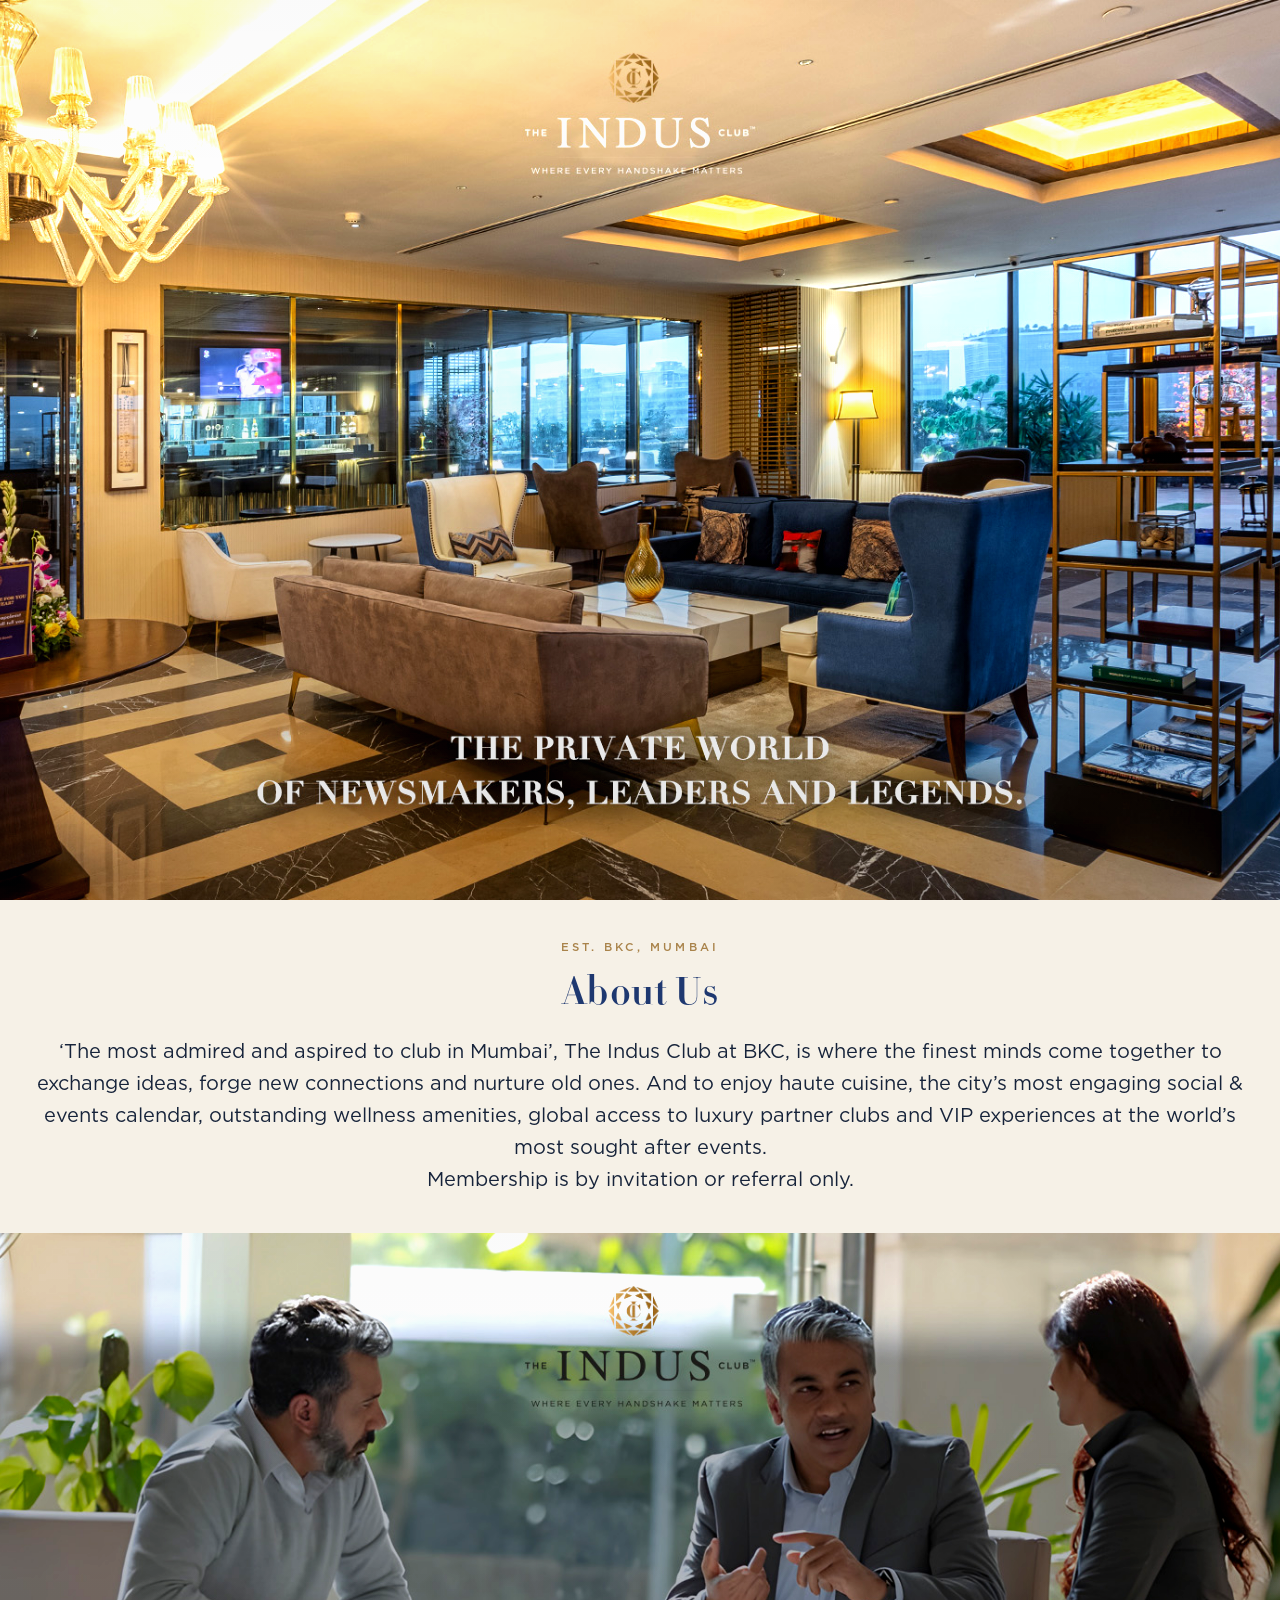
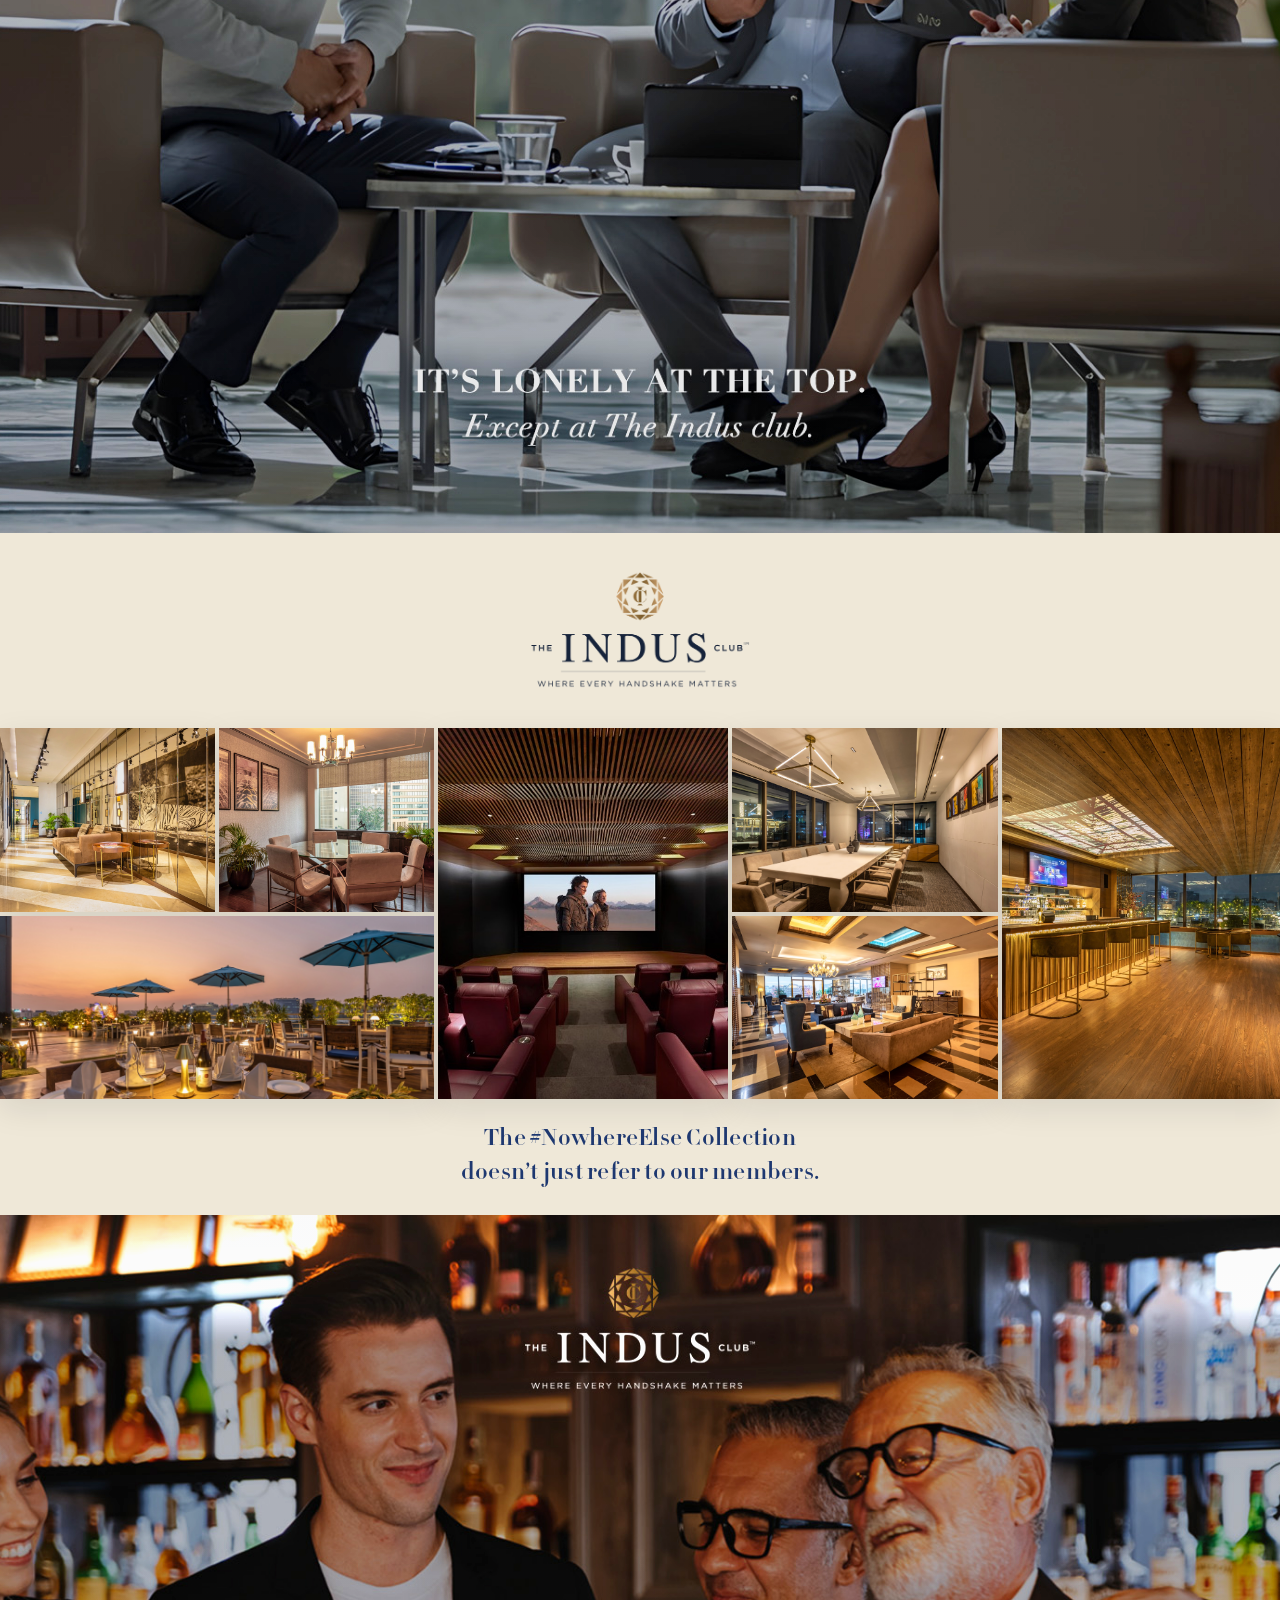
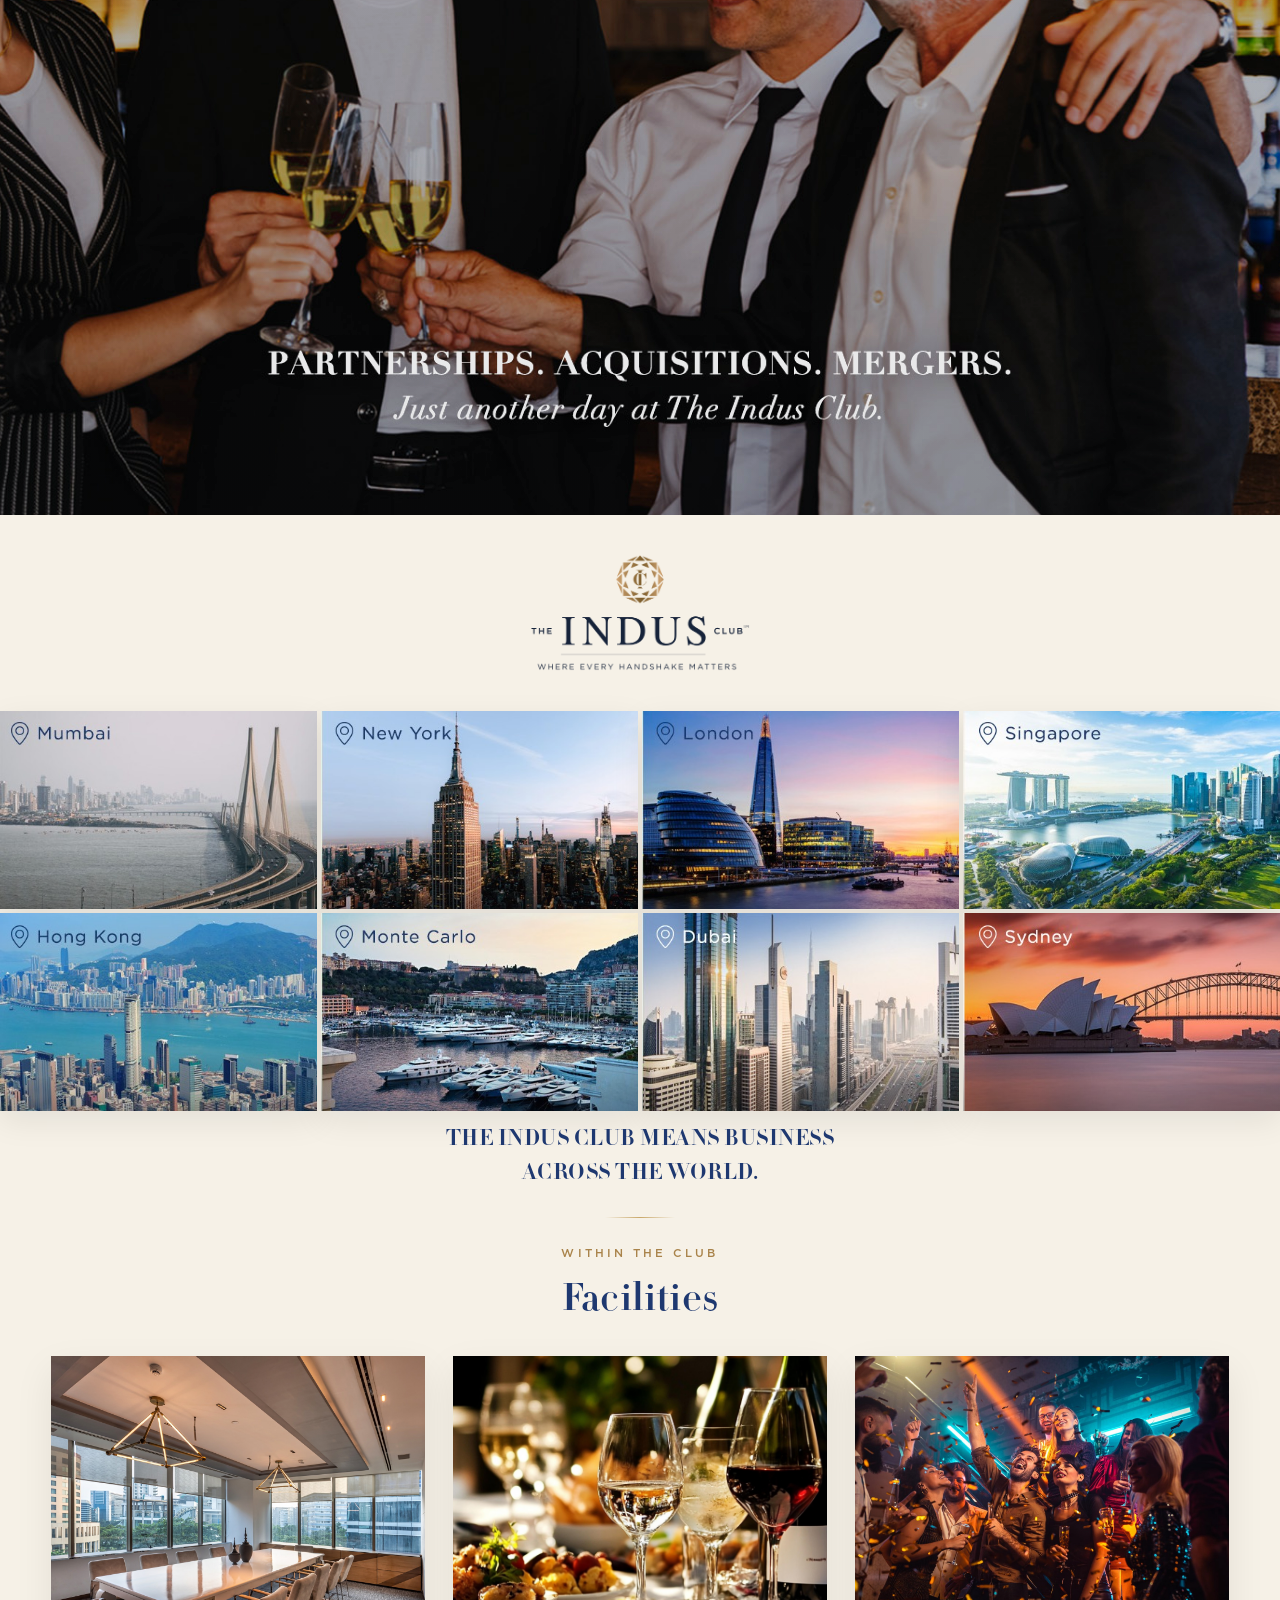
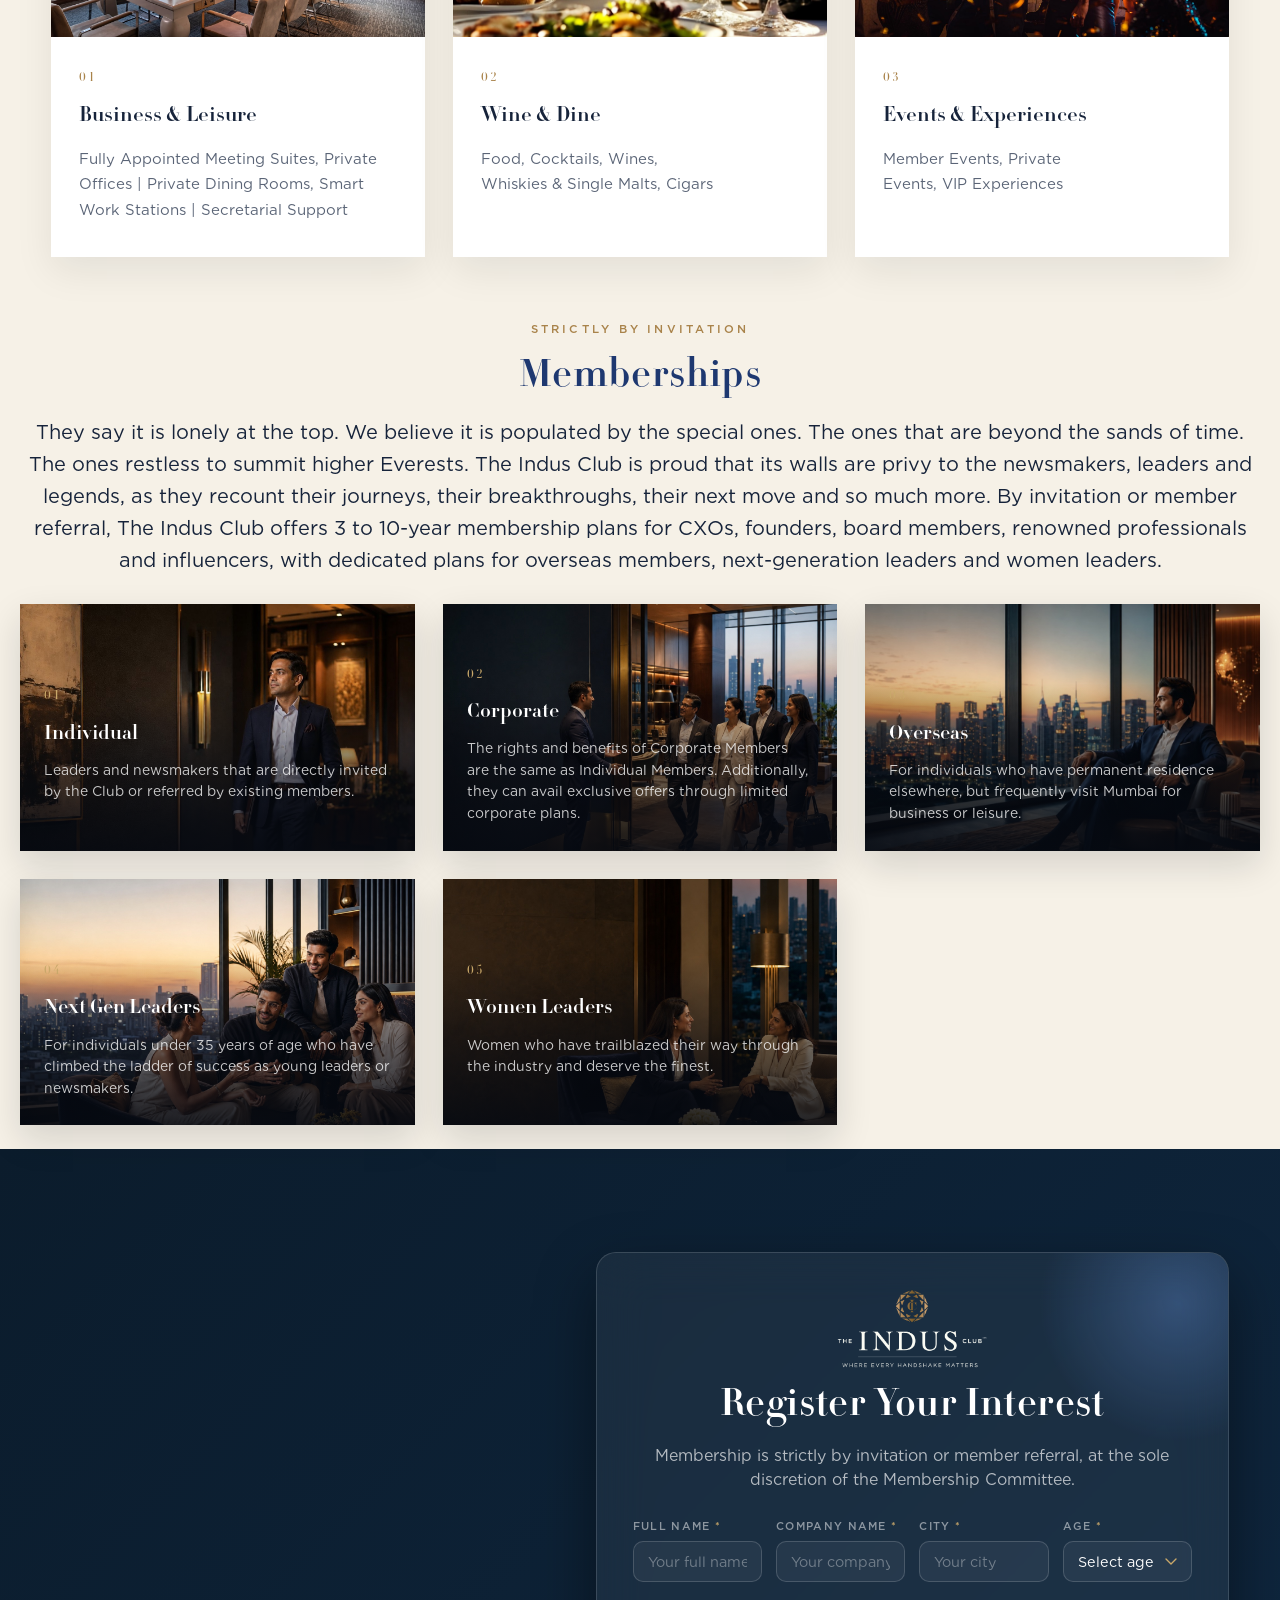
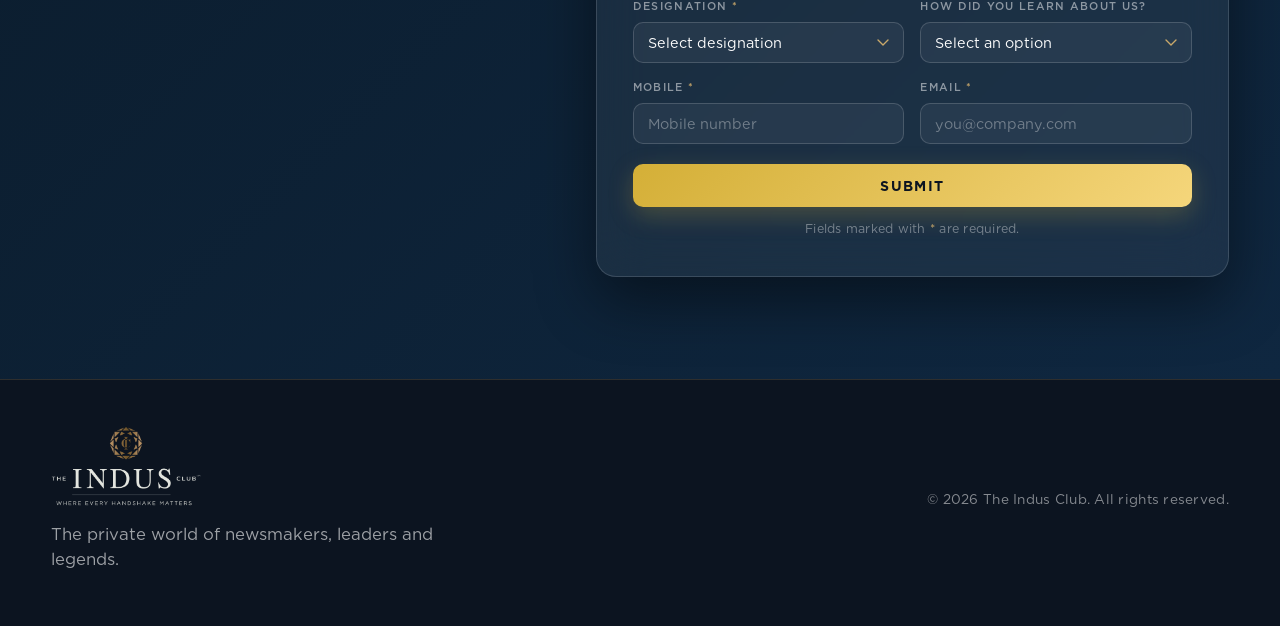
==== index.html @ 91457ce4 "Tighten heading spacing, add section divider, swap gallery photo, redo footer - Equalize spacing aro" ====
<!DOCTYPE html>
<html lang="en">
<head>
<meta charset="UTF-8">
<meta name="viewport" content="width=device-width, initial-scale=1.0">
<title>The Indus Club — Where Every Handshake Matters</title>
<meta name="description" content="The Indus Club at BKC — where the finest minds come together to exchange ideas, forge new connections and nurture old ones.">
<link rel="stylesheet" href="css/style.css?v=3">
</head>
<body>

<div class="scroll-progress" aria-hidden="true"><span id="scrollBar"></span></div>

<header class="site-header" id="siteHeader">
  <div class="site-header-inner"></div>
</header>

<main id="top">

  <!-- ============ 1. HERO — full width statement ============ -->
  <section class="banner-section hero-section" aria-label="The Private World of Newsmakers, Leaders and Legends">
    <div class="banner-media">
      <img src="images/banner-1.jpg" alt="Lounge at The Indus Club" class="banner-img" loading="eager">
    </div>
    <div class="banner-scrim"></div>
  </section>

  <!-- ============ 2. ABOUT US — content section ============ -->
  <section class="grid-section about-section" id="about" aria-label="About Us">
    <div class="section-inner">
      <div class="section-lead reveal">
        <p class="eyebrow">Est. BKC, Mumbai</p>
        <h2 class="lead-title">About Us</h2>
        <p class="about-quote">
          &lsquo;The most admired and aspired to club in Mumbai&rsquo;, The Indus Club at BKC, is where the finest minds come together to exchange ideas, forge new connections and nurture old ones. And to enjoy haute cuisine, the city&rsquo;s most engaging social &amp; events calendar, outstanding wellness amenities, global access to luxury partner clubs and VIP experiences at the world&rsquo;s most sought after events.<br>Membership is by invitation or referral only.
        </p>
      </div>
    </div>
  </section>

  <!-- ============ 3. STATEMENT — full width ============ -->
  <section class="banner-section statement-section" aria-label="It's lonely at the top, except at The Indus Club">
    <div class="banner-media">
      <img src="images/banner-3.jpg" alt="Members in conversation at The Indus Club" class="banner-img" loading="lazy">
    </div>
    <div class="banner-scrim"></div>
  </section>

  <!-- ============ 4. GALLERY — grid section (#NowhereElse) ============ -->
  <section class="grid-section gallery-section" id="gallery" aria-label="The NowhereElse Collection">
    <div class="section-inner">
      <div class="section-logo-only reveal">
        <img src="images/logo-full-dark.png" alt="The Indus Club" class="lead-logo-full">
      </div>

      <div class="mosaic-grid">
        <figure class="mosaic-tile reveal" data-pos="dining" style="--d:0"><img src="images/updated/corridor-long-view.jpg" alt="Club corridor at The Indus Club" loading="lazy"></figure>
        <figure class="mosaic-tile reveal" data-pos="dish" style="--d:1"><img src="images/updated/michelin-private-dining.jpg" alt="Private dining room at The Indus Club" loading="lazy"></figure>
        <figure class="mosaic-tile reveal" data-pos="lounge" style="--d:2"><img src="images/updated/skye-lounge-dining-closeup.jpg" alt="Skye Lounge dining table at The Indus Club" loading="lazy"></figure>
        <figure class="mosaic-tile reveal" data-pos="theatre" style="--d:1"><img src="images/gallery/gallery-theatre.jpg" alt="Private cinema at The Indus Club" loading="lazy"></figure>
        <figure class="mosaic-tile reveal" data-pos="boardroom" style="--d:2"><img src="images/updated/warren-buffet-night.jpg" alt="Boardroom at night at The Indus Club" loading="lazy"></figure>
        <figure class="mosaic-tile reveal" data-pos="rooftop" style="--d:3"><img src="images/updated/riviera-lounge-dusk.jpg" alt="Riviera Lounge at dusk at The Indus Club" loading="lazy"></figure>
        <figure class="mosaic-tile reveal" data-pos="cocktail" style="--d:2"><img src="images/updated/sinatra-bar-night.jpg" alt="Sinatra Bar at night at The Indus Club" loading="lazy"></figure>
      </div>

      <h2 class="lead-title lead-title-after reveal">The #NowhereElse Collection<br>doesn&rsquo;t just refer to our members.</h2>
    </div>
  </section>

  <!-- ============ 5. STATEMENT — full width ============ -->
  <section class="banner-section statement-section" aria-label="Partnerships, acquisitions, mergers — just another day at The Indus Club">
    <div class="banner-media">
      <img src="images/banner-5.jpg" alt="Members celebrating a toast at The Indus Club" class="banner-img" loading="lazy">
    </div>
    <div class="banner-scrim"></div>
  </section>

  <!-- ============ 6. LOCATIONS — grid section ============ -->
  <!-- section 7 is the divider before Facilities -->
  <section class="grid-section" id="locations" aria-label="Global locations">
    <div class="section-inner">
      <div class="section-logo-only reveal">
        <img src="images/logo-full-dark.png" alt="The Indus Club" class="lead-logo-full">
      </div>

      <div class="tile-grid locations-grid">
        <figure class="tile reveal" style="--d:0"><img src="images/locations/mumbai.jpg" alt="Mumbai skyline and Bandra-Worli sea link" loading="lazy"></figure>
        <figure class="tile reveal" style="--d:1"><img src="images/locations/newyork.jpg" alt="New York City skyline at dusk" loading="lazy"></figure>
        <figure class="tile reveal" style="--d:2"><img src="images/locations/london.jpg" alt="London skyline at sunset" loading="lazy"></figure>
        <figure class="tile reveal" style="--d:3"><img src="images/locations/singapore.jpg" alt="Singapore Marina Bay skyline" loading="lazy"></figure>
        <figure class="tile reveal" style="--d:4"><img src="images/locations/hongkong.jpg" alt="Hong Kong Victoria Harbour skyline" loading="lazy"></figure>
        <figure class="tile reveal" style="--d:5"><img src="images/locations/montecarlo.jpg" alt="Monte Carlo harbour with yachts" loading="lazy"></figure>
        <figure class="tile reveal" style="--d:6"><img src="images/locations/dubai.jpg" alt="Dubai skyline with Burj Khalifa" loading="lazy"></figure>
        <figure class="tile reveal" style="--d:7"><img src="images/locations/sydney.jpg" alt="Sydney Opera House and Harbour Bridge at sunset" loading="lazy"></figure>
      </div>

      <h2 class="lead-title lead-title-after lead-title-caps reveal">The Indus Club Means Business<br>Across The World.</h2>
    </div>
  </section>

  <div class="section-divider" aria-hidden="true"><span></span></div>

  <!-- ============ 8. FACILITIES — grid/tile section ============ -->
  <section class="grid-section facilities-section" id="facilities" aria-label="Facilities">
    <div class="section-inner">
      <div class="section-lead reveal">
        <p class="eyebrow">Within The Club</p>
        <h2 class="lead-title">Facilities</h2>
      </div>

      <div class="tile-grid facilities-grid">
        <article class="facility-card reveal" style="--d:0">
          <div class="facility-media">
            <img src="images/updated/warren-buffet-day.jpg" alt="Boardroom at The Indus Club" loading="lazy">
          </div>
          <div class="facility-body">
            <span class="facility-index">01</span>
            <h3>Business &amp; Leisure</h3>
            <p>Fully Appointed Meeting Suites, Private Offices | Private Dining Rooms, Smart Work Stations | Secretarial Support</p>
          </div>
        </article>

        <article class="facility-card reveal" style="--d:1">
          <div class="facility-media">
            <img src="images/updated/wine-and-dine.jpg" alt="Wine and dine table setting at The Indus Club" loading="lazy">
          </div>
          <div class="facility-body">
            <span class="facility-index">02</span>
            <h3>Wine &amp; Dine</h3>
            <p>Food, Cocktails, Wines,<br>Whiskies &amp; Single Malts, Cigars</p>
          </div>
        </article>

        <article class="facility-card reveal" style="--d:2">
          <div class="facility-media">
            <img src="images/updated/events-experiences.jpg" alt="Members celebrating an event at The Indus Club" loading="lazy">
          </div>
          <div class="facility-body">
            <span class="facility-index">03</span>
            <h3>Events &amp; Experiences</h3>
            <p>Member Events, Private<br>Events, VIP Experiences</p>
          </div>
        </article>
      </div>
    </div>
  </section>

  <!-- ============ 9. MEMBERSHIPS — grid/tile section ============ -->
  <section class="grid-section membership-tiers-section" id="memberships" aria-label="Memberships">
    <div class="section-inner">
      <div class="section-lead reveal">
        <p class="eyebrow">Strictly By Invitation</p>
        <h2 class="lead-title">Memberships</h2>
        <p class="about-quote">
          They say it is lonely at the top. We believe it is populated by the special ones. The ones that are beyond the sands of time. The ones restless to summit higher Everests. The Indus Club is proud that its walls are privy to the newsmakers, leaders and legends, as they recount their journeys, their breakthroughs, their next move and so much more. By invitation or member referral, The Indus Club offers 3 to 10-year membership plans for CXOs, founders, board members, renowned professionals and influencers, with dedicated plans for overseas members, next-generation leaders and women leaders.
        </p>
      </div>

      <div class="tile-grid tier-grid">
        <article class="tier-card reveal" style="--d:0">
          <img src="images/memberships/individual.jpg" alt="Individual membership at The Indus Club" loading="lazy" style="object-position:center 12%;">
          <div class="tier-card-scrim"></div>
          <div class="tier-card-body">
            <span class="tier-num">01</span>
            <h3>Individual</h3>
            <p>Leaders and newsmakers that are directly invited by the Club or referred by existing members.</p>
          </div>
        </article>
        <article class="tier-card reveal" style="--d:1">
          <img src="images/memberships/corporate.jpg" alt="Corporate membership at The Indus Club" loading="lazy">
          <div class="tier-card-scrim"></div>
          <div class="tier-card-body">
            <span class="tier-num">02</span>
            <h3>Corporate</h3>
            <p>The rights and benefits of Corporate Members are the same as Individual Members. Additionally, they can avail exclusive offers through limited corporate plans.</p>
          </div>
        </article>
        <article class="tier-card reveal" style="--d:2">
          <img src="images/memberships/overseas.jpg" alt="Overseas membership at The Indus Club" loading="lazy">
          <div class="tier-card-scrim"></div>
          <div class="tier-card-body">
            <span class="tier-num">03</span>
            <h3>Overseas</h3>
            <p>For individuals who have permanent residence elsewhere, but frequently visit Mumbai for business or leisure.</p>
          </div>
        </article>
        <article class="tier-card reveal" style="--d:0">
          <img src="images/memberships/nextgen.jpg" alt="Next Gen Leaders membership at The Indus Club" loading="lazy">
          <div class="tier-card-scrim"></div>
          <div class="tier-card-body">
            <span class="tier-num">04</span>
            <h3>Next Gen Leaders</h3>
            <p>For individuals under 35 years of age who have climbed the ladder of success as young leaders or newsmakers.</p>
          </div>
        </article>
        <article class="tier-card reveal" style="--d:1">
          <img src="images/memberships/women.jpg" alt="Women Leaders membership at The Indus Club" loading="lazy">
          <div class="tier-card-scrim"></div>
          <div class="tier-card-body">
            <span class="tier-num">05</span>
            <h3>Women Leaders</h3>
            <p>Women who have trailblazed their way through the industry and deserve the finest.</p>
          </div>
        </article>
      </div>
    </div>
  </section>

  <!-- ============ 10. REGISTER INTEREST — form section ============ -->
  <section class="register-section" id="register" aria-label="Register Interest">
    <div class="section-inner register-layout">
      <div class="register-info reveal">
        <h2 class="register-statement">Step into a world<br>reserved for members.</h2>
        <p class="register-lede">Express your interest in membership at The Indus Club.</p>
        <div class="register-contact">
          <a class="register-contact-item" href="tel:+912241600800">
            <span class="register-contact-icon" aria-hidden="true">
              <svg xmlns="http://www.w3.org/2000/svg" viewBox="0 0 24 24" fill="none" stroke="currentColor" stroke-width="1.6" stroke-linecap="round" stroke-linejoin="round"><path d="M22 16.92v3a2 2 0 0 1-2.18 2 19.79 19.79 0 0 1-8.63-3.07 19.5 19.5 0 0 1-6-6 19.79 19.79 0 0 1-3.07-8.67A2 2 0 0 1 4.11 2h3a2 2 0 0 1 2 1.72c.127.96.361 1.903.7 2.81a2 2 0 0 1-.45 2.11L8.09 9.91a16 16 0 0 0 6 6l1.27-1.27a2 2 0 0 1 2.11-.45c.907.339 1.85.573 2.81.7A2 2 0 0 1 22 16.92z"/></svg>
            </span>
            +91-2241600800
          </a>
          <a class="register-contact-item" href="mailto:contact@theindusclub.com">
            <span class="register-contact-icon" aria-hidden="true">
              <svg xmlns="http://www.w3.org/2000/svg" viewBox="0 0 24 24" fill="none" stroke="currentColor" stroke-width="1.6" stroke-linecap="round" stroke-linejoin="round"><path d="M4 4h16v16H4z" fill="none" stroke="none"/><rect x="3" y="5" width="18" height="14" rx="2"/><path d="m3 7 9 6 9-6"/></svg>
            </span>
            contact@theindusclub.com
          </a>
        </div>
      </div>

      <div class="register-card reveal">
        <img src="images/logo-full.png" alt="The Indus Club" class="register-mark">
        <h2 class="lead-title light">Register Your Interest</h2>
        <p class="register-intro">Membership is strictly by invitation or member referral, at the sole discretion of the Membership Committee.</p>

        <form class="register-form" id="registerForm" novalidate>
          <div class="form-row form-row-quad">
            <div class="form-field">
              <label class="form-label" for="fullName">Full Name <span class="req">*</span></label>
              <input class="form-input" type="text" id="fullName" name="fullName" placeholder="Your full name" required>
            </div>
            <div class="form-field">
              <label class="form-label" for="companyName">Company Name <span class="req">*</span></label>
              <input class="form-input" type="text" id="companyName" name="companyName" placeholder="Your company" required>
            </div>
            <div class="form-field">
              <label class="form-label" for="city">City <span class="req">*</span></label>
              <input class="form-input" type="text" id="city" name="city" placeholder="Your city" required>
            </div>
            <div class="form-field">
              <label class="form-label" for="age">Age <span class="req">*</span></label>
              <select class="form-input form-select" id="age" name="age" required>
                <option value="" disabled selected>Select age</option>
                <option value="18-24">18 &ndash; 24</option>
                <option value="25-34">25 &ndash; 34</option>
                <option value="35-44">35 &ndash; 44</option>
                <option value="45-54">45 &ndash; 54</option>
                <option value="55-64">55 &ndash; 64</option>
                <option value="65+">65+</option>
              </select>
            </div>
          </div>

          <div class="form-row">
            <div class="form-field">
              <label class="form-label" for="designation">Designation <span class="req">*</span></label>
              <select class="form-input form-select" id="designation" name="designation" required>
                <option value="" disabled selected>Select designation</option>
                <option value="CXO">CXO</option>
                <option value="Founder">Founder</option>
                <option value="Board Member">Board Member</option>
                <option value="Director">Director</option>
                <option value="Senior Executive">Senior Executive</option>
                <option value="Renowned Professional">Renowned Professional</option>
                <option value="Other">Other</option>
              </select>
            </div>
            <div class="form-field">
              <label class="form-label" for="referral">How did you learn about us?</label>
              <select class="form-input form-select" id="referral" name="referral">
                <option value="" disabled selected>Select an option</option>
                <option value="Referral by a Member">Referral by a Member</option>
                <option value="Social Media">Social Media</option>
                <option value="Event">Event</option>
                <option value="Press or Media">Press or Media</option>
                <option value="Search Engine">Search Engine</option>
                <option value="Other">Other</option>
              </select>
            </div>
          </div>

          <div class="form-row">
            <div class="form-field">
              <label class="form-label" for="mobile">Mobile <span class="req">*</span></label>
              <input class="form-input" type="tel" id="mobile" name="mobile" placeholder="Mobile number" required>
            </div>
            <div class="form-field">
              <label class="form-label" for="email">Email <span class="req">*</span></label>
              <input class="form-input" type="email" id="email" name="email" placeholder="you@company.com" required>
            </div>
          </div>

          <button type="submit" class="form-submit">Submit</button>
          <p class="register-fine">Fields marked with <span class="req">*</span> are required.</p>
        </form>
      </div>
    </div>
  </section>

</main>

<footer class="site-footer">
  <div class="section-inner footer-inner">
    <div class="footer-brand">
      <a href="#top" class="footer-logo-link" aria-label="The Indus Club — back to top">
        <img src="images/logo-full.png" alt="The Indus Club" class="footer-mark">
      </a>
      <p class="footer-tagline">The private world of newsmakers, leaders and legends.</p>
    </div>
    <p class="footer-copyright">&copy; 2026 The Indus Club. All rights reserved.</p>
  </div>
</footer>

<a href="#top" class="back-to-top" id="backToTop" aria-label="Back to top">&#8593;</a>

<script src="js/script.js"></script>
</body>
</html>
---- css/style.css ----
/* ================= Fonts ================= */
@font-face{
  font-family:'Didot';
  src:url('../fonts/Didot-Regular.woff2') format('woff2');
  font-weight:400; font-style:normal; font-display:swap;
}
@font-face{
  font-family:'Didot';
  src:url('../fonts/Didot-Bold.woff2') format('woff2');
  font-weight:700; font-style:normal; font-display:swap;
}
@font-face{
  font-family:'Gotham';
  src:url('../fonts/Gotham-Book.woff2') format('woff2');
  font-weight:400; font-style:normal; font-display:swap;
}
@font-face{
  font-family:'Gotham';
  src:url('../fonts/Gotham-Medium.woff2') format('woff2');
  font-weight:500; font-style:normal; font-display:swap;
}
@font-face{
  font-family:'Gotham';
  src:url('../fonts/Gotham-Bold.woff2') format('woff2');
  font-weight:700; font-style:normal; font-display:swap;
}

/* ================= Design tokens ================= */
:root{
  --ink: #0c1420;
  --navy: #16233a;
  --cream: #f6f1e7;
  --cream-2: #efe8d8;
  --gold: #c9a86a;
  --gold-deep: #a9834a;
  --text-muted: #5b6577;
  --white: #ffffff;
  --serif: 'Didot', serif;
  --sans: 'Gotham', -apple-system, BlinkMacSystemFont, 'Segoe UI', sans-serif;
  --ease: cubic-bezier(.22,.61,.36,1);
  --container: 1240px;
}

*,*::before,*::after{ box-sizing:border-box; }
html{ scroll-behavior:smooth; }
body{
  margin:0;
  font-family:var(--sans);
  color:var(--navy);
  background:var(--cream);
  line-height:1.65;
  -webkit-font-smoothing:antialiased;
  overflow-x:hidden;
}
img{ max-width:100%; display:block; }
h1,h2,h3{ font-family:var(--serif); margin:0; }
p{ margin:0; }
a{ color:inherit; text-decoration:none; }
.section-inner{
  width:100%;
  padding:0 clamp(20px,4vw,56px);
}

@media (prefers-reduced-motion: reduce){
  html{ scroll-behavior:auto; }
  *{ animation-duration:.001ms !important; animation-iteration-count:1 !important; transition-duration:.001ms !important; }
}

/* ================= Scroll progress ================= */
.scroll-progress{
  position:fixed; top:0; left:0; width:100%; height:3px; z-index:1000; background:transparent;
}
.scroll-progress span{
  display:block; height:100%; width:0%;
  background:linear-gradient(90deg,var(--gold-deep),var(--gold));
  transition:width .1s linear;
}

/* ================= Header ================= */
.site-header{
  position:fixed; top:0; left:0; width:100%; z-index:900;
  padding:18px 0;
  transition:opacity .4s var(--ease), visibility .4s var(--ease);
}
.site-header-inner{
  width:100%; padding:0 clamp(20px,4vw,56px);
  display:flex; align-items:center;
}
.site-header.is-scrolled{
  opacity:0;
  visibility:hidden;
  pointer-events:none;
}
.brand{ display:flex; align-items:center; }
.brand-lockup{ height:52px; width:auto; }

/* ================= Full-width banner/statement sections ================= */
.banner-section{
  position:relative;
  height:100vh;
  min-height:520px;
  max-height:980px;
  overflow:hidden;
  display:flex;
  align-items:flex-end;
  justify-content:center;
}
.hero-section{ align-items:center; }
.banner-media{ position:absolute; inset:0; }
.banner-img{
  width:100%; height:100%; object-fit:cover; object-position:center;
  filter:brightness(1.1) contrast(1.06) saturate(1.15);
}
.banner-scrim{
  position:absolute; inset:0;
  background:linear-gradient(180deg, rgba(6,10,18,.02) 0%, rgba(6,10,18,0) 35%, rgba(6,10,18,.12) 100%);
}

/* ================= Section leads (eyebrow + title) ================= */
.eyebrow{
  font-size:11.5px; letter-spacing:.28em; text-transform:uppercase;
  color:var(--gold-deep); font-weight:500; margin-bottom:14px; display:block;
}
.eyebrow.light{ color:var(--gold); }
.section-lead{ text-align:center; max-width:720px; margin:0 auto 28px; }
.section-logo-only{ text-align:center; margin:0 auto 40px; }
.lead-mark{ width:44px; height:44px; margin:0 auto 20px; opacity:.9; }
.lead-logo-full{ width:min(220px, 60%); height:auto; margin:0 auto 24px; }
.section-logo-only .lead-logo-full{ margin:0 auto; }
.lead-title{
  font-size:clamp(1.6rem, 3.4vw, 2.5rem);
  font-weight:600;
  line-height:1.28;
  color:var(--navy);
  letter-spacing:.01em;
  text-align:center;
  max-width:720px;
  margin:0 auto;
}
.lead-title.light{ color:var(--white); }
#about .lead-title,
#facilities .lead-title,
#memberships .lead-title{ color:#1e3870; }
.lead-title-after{
  margin-top:12px;
  font-size:clamp(1.2rem, 1.7vw, 1.5rem);
  line-height:1.4;
  max-width:640px;
}
#gallery .lead-title-after,
#locations .lead-title-after{
  color:#1e3870;
  font-size:clamp(1.35rem, 1.9vw, 1.7rem);
}
#gallery .lead-title-after{ margin-top:24px; padding-bottom:24px; }
#locations .lead-title-after{ padding-bottom:8px; }
#gallery{ padding-bottom:0; }
.lead-title-caps{ text-transform:uppercase; font-weight:700; letter-spacing:.02em; }
.serif-italic{ font-family:var(--serif); font-style:normal; font-weight:600; }

.grid-section{ padding:clamp(24px,3vw,40px) 0; background:var(--cream); }
.grid-section.gallery-section{ background:var(--cream-2); }
#gallery .section-inner{ padding-left:0; padding-right:0; }

/* ================= Locations grid ================= */
#locations .section-inner{ padding-left:0; padding-right:0; }
.tile-grid.locations-grid{
  display:grid;
  grid-template-columns:repeat(4, 1fr);
  gap:4px;
}
.tile{
  position:relative; margin:0; overflow:hidden;
  aspect-ratio:16/10; background:var(--navy);
  box-shadow:0 10px 30px rgba(15,20,30,.08);
}
.tile img{ width:100%; height:100%; object-fit:cover; object-position:left top; }
.tile::after{
  content:''; position:absolute; inset:0;
  box-shadow:inset 0 0 0 1px rgba(255,255,255,0);
  background:linear-gradient(180deg, rgba(6,10,18,0) 70%, rgba(6,10,18,.28) 100%);
  pointer-events:none;
}

/* ================= Gallery mosaic ================= */
.mosaic-grid{
  display:grid;
  grid-template-columns:0.85fr 0.85fr 1.15fr 1.05fr 1.1fr;
  grid-template-rows:repeat(2, minmax(100px,1fr));
  gap:4px;
  height:clamp(280px, 29vw, 580px);
}
.mosaic-tile{ margin:0; position:relative; overflow:hidden; box-shadow:0 10px 30px rgba(15,20,30,.1); }
.mosaic-tile img{ width:100%; height:100%; object-fit:cover; }
.mosaic-tile[data-pos="dining"]{ grid-column:1; grid-row:1; }
.mosaic-tile[data-pos="dish"]{ grid-column:2; grid-row:1; }
.mosaic-tile[data-pos="lounge"]{ grid-column:1 / span 2; grid-row:2; }
.mosaic-tile[data-pos="theatre"]{ grid-column:3; grid-row:1 / span 2; }
.mosaic-tile[data-pos="boardroom"]{ grid-column:4; grid-row:1; }
.mosaic-tile[data-pos="rooftop"]{ grid-column:4; grid-row:2; }
.mosaic-tile[data-pos="cocktail"]{ grid-column:5; grid-row:1 / span 2; }

/* ================= About Us / Memberships lead copy ================= */
.about-section{ padding-top:clamp(28px,3vw,40px); padding-bottom:clamp(28px,3vw,40px); }
.about-section .section-lead{ margin-bottom:0; max-width:1040px; }
.about-quote{
  font-family:var(--serif); font-style:normal; font-weight:500;
  font-size:clamp(1.15rem, 2vw, 1.5rem);
  line-height:1.6;
  color:var(--navy);
  margin-top:12px;
}
#about .about-quote,
#memberships .about-quote{ font-family:var(--sans); font-weight:400; font-size:20px; }
#about .section-inner,
#memberships .section-inner{ padding-left:20px; padding-right:20px; }
#about .section-lead,
#memberships .section-lead{ max-width:none; }
.about-fine{
  margin-top:22px; font-size:.92rem; letter-spacing:.04em; text-transform:uppercase;
  color:var(--text-muted); font-weight:500;
}

/* ================= Facilities grid ================= */
.facilities-section{ padding-top:clamp(4px,1vw,8px); padding-bottom:clamp(24px,3vw,40px); }
#locations{ padding-bottom:0; }
.section-divider{
  display:flex; justify-content:center; align-items:center;
  background:var(--cream);
  padding:18px 0;
}
.section-divider span{
  width:70px; height:1px;
  background:linear-gradient(90deg, transparent, var(--gold), transparent);
}
.tile-grid.facilities-grid{
  display:grid;
  grid-template-columns:repeat(3, 1fr);
  gap:28px;
}
.facility-card{
  background:var(--white);
  overflow:hidden;
  box-shadow:0 14px 36px rgba(15,20,30,.08);
}
.facility-media{ aspect-ratio:4/3; overflow:hidden; }
.facility-media img{ width:100%; height:100%; object-fit:cover; }
.facility-body{ padding:30px 28px 34px; position:relative; }
.facility-index{
  font-family:var(--serif); color:var(--gold-deep); font-size:.85rem;
  letter-spacing:.16em; display:block; margin-bottom:10px;
}
.facility-body h3{ font-size:1.35rem; margin-bottom:12px; }
.facility-body p{ color:var(--text-muted); font-size:.94rem; line-height:1.7; }

/* ================= Membership tier grid ================= */
.membership-tiers-section{ background:var(--cream); padding-top:clamp(16px,2vw,24px); padding-bottom:clamp(16px,2vw,24px); }
.membership-tiers-section .section-lead{ max-width:1040px; }
.tile-grid.tier-grid{
  display:grid;
  grid-template-columns:repeat(3, 1fr);
  gap:28px;
}
.tier-card{
  position:relative; overflow:hidden; margin:0;
  aspect-ratio:16/10;
  box-shadow:0 14px 34px rgba(15,20,30,.14);
}
.tier-card img{ width:100%; height:100%; object-fit:cover; }
.tier-card-scrim{
  position:absolute; inset:0;
  background:linear-gradient(180deg, rgba(6,10,18,0) 32%, rgba(6,10,18,.55) 68%, rgba(6,10,18,.88) 100%);
}
.tier-card-body{ position:absolute; left:0; right:0; bottom:0; z-index:2; padding:26px 24px; }
.tier-num{ font-family:var(--serif); color:var(--gold); font-size:.85rem; letter-spacing:.18em; }
.tier-card h3{ color:var(--white); font-size:1.3rem; margin:10px 0 8px; }
.tier-card p{ color:rgba(255,255,255,.78); font-size:.87rem; line-height:1.55; min-height:4.65em; }

/* ================= Register Interest form ================= */
.register-section{
  background:linear-gradient(135deg, #0b1c2c 0%, #0f2740 100%);
  padding:clamp(56px,8vw,110px) 0;
}
.register-layout{
  display:grid; grid-template-columns:0.85fr 1.15fr; gap:clamp(40px,6vw,90px);
  align-items:center;
}
.register-info{ color:var(--white); }
.register-statement{
  font-family:var(--serif); font-weight:700; font-style:normal;
  font-size:clamp(2rem, 3.6vw, 3.1rem); line-height:1.15;
  color:#e6edf3; margin:0 0 24px;
}
.register-lede{
  font-family:var(--sans); font-size:1rem; font-weight:400;
  color:rgba(255,255,255,.68); line-height:1.6;
  max-width:420px; margin:0 0 40px;
}
.register-contact{
  display:flex; flex-direction:column; gap:18px;
  padding-top:28px; border-top:1px solid rgba(255,255,255,.14);
}
.register-contact-item{
  display:inline-flex; align-items:center; gap:14px;
  color:rgba(255,255,255,.85); font-family:var(--sans); font-size:.95rem;
  transition:color .3s var(--ease);
}
.register-contact-item:hover{ color:var(--gold); }
.register-contact-icon{
  display:inline-flex; align-items:center; justify-content:center;
  width:18px; height:18px; color:var(--gold); flex-shrink:0;
}
.register-contact-icon svg{ width:100%; height:100%; }

.register-card{
  position:relative; overflow:hidden;
  background:rgba(255,255,255,.055);
  backdrop-filter:blur(24px); -webkit-backdrop-filter:blur(24px);
  border:1px solid rgba(255,255,255,.14);
  border-radius:20px;
  padding:clamp(24px,3vw,36px);
  text-align:center;
  box-shadow:0 24px 60px rgba(0,0,0,.45);
}
.register-card::before{
  content:''; position:absolute; top:-90px; right:-90px;
  width:280px; height:280px; border-radius:50%;
  background:radial-gradient(circle, rgba(120,170,255,.28), rgba(120,170,255,0) 70%);
  pointer-events:none;
}
.register-card > *{ position:relative; z-index:1; }
.register-mark{ width:min(150px, 60%); height:auto; margin:0 auto 14px; }
.register-intro{
  font-family:var(--sans); font-style:normal; font-weight:400;
  font-size:clamp(.9rem, 1.3vw, 1rem);
  line-height:1.5; color:rgba(255,255,255,.68);
  margin:10px 0 26px;
}
.register-form{ text-align:left; }
.form-row{
  display:grid; grid-template-columns:1fr 1fr; gap:16px;
  margin-bottom:16px;
}
.form-row-single{ grid-template-columns:1fr; }
.form-row-quad{ grid-template-columns:repeat(4, 1fr); gap:14px; }
.form-field{ display:flex; flex-direction:column; }
.form-label{
  font-size:.68rem; letter-spacing:.12em; text-transform:uppercase;
  color:rgba(255,255,255,.5); font-weight:500; margin-bottom:6px;
}
.form-label .req{ color:var(--gold); }
.form-input{
  width:100%; background:rgba(255,255,255,.05);
  border:1px solid rgba(255,255,255,.16);
  border-radius:10px;
  color:var(--white); font-family:var(--sans); font-size:.9rem;
  padding:11px 14px; transition:border-color .3s var(--ease), background .3s var(--ease);
}
.form-input::placeholder{ color:rgba(255,255,255,.35); }
.form-input:focus{ outline:none; border-color:var(--gold); background:rgba(255,255,255,.07); }
.form-select{
  appearance:none; cursor:pointer;
  background-image:url("data:image/svg+xml,%3Csvg xmlns='http://www.w3.org/2000/svg' width='12' height='8' viewBox='0 0 12 8'%3E%3Cpath d='M1 1l5 5 5-5' stroke='%23c9a86a' stroke-width='1.4' fill='none' stroke-linecap='round' stroke-linejoin='round'/%3E%3C/svg%3E");
  background-repeat:no-repeat; background-position:right 14px center;
  padding-right:36px;
}
.form-select option{ background:var(--ink); color:var(--white); }
.form-submit{
  width:100%; margin-top:4px; border:none; cursor:pointer;
  border-radius:10px;
  background:linear-gradient(135deg, #d4af37, #f5d67b);
  color:var(--ink); font-family:var(--sans); font-weight:600;
  font-size:.88rem; letter-spacing:.1em; text-transform:uppercase;
  padding:13px; transition:transform .3s var(--ease), box-shadow .3s var(--ease);
  box-shadow:0 8px 24px rgba(212,175,55,.25);
}
.form-submit:hover{ transform:translateY(-2px); box-shadow:0 16px 32px rgba(201,168,106,.28); }
.register-fine{
  text-align:center; margin-top:12px; font-size:.78rem;
  letter-spacing:.02em; color:rgba(255,255,255,.4);
}
.register-fine .req{ color:var(--gold); }

/* ================= Footer ================= */
.site-footer{ background:var(--ink); padding:46px 0 54px; border-top:1px solid rgba(201,168,106,.18); }
.footer-inner{
  display:flex; justify-content:space-between; align-items:center;
  gap:32px; flex-wrap:wrap; text-align:left;
}
.footer-brand{ display:flex; flex-direction:column; align-items:flex-start; gap:16px; }
.footer-logo-link{ display:inline-block; width:150px; }
.footer-mark{ display:block; width:100%; height:auto; opacity:.9; }
.footer-tagline{
  font-family:var(--sans); font-size:1.05rem; line-height:1.5;
  color:rgba(255,255,255,.6); max-width:420px; margin:0;
}
.footer-copyright{
  font-family:var(--sans); font-size:.85rem; letter-spacing:.02em;
  color:rgba(255,255,255,.5); margin:0; white-space:nowrap;
}

/* ================= Back to top ================= */
.back-to-top{
  position:fixed; right:24px; bottom:24px; z-index:800;
  width:46px; height:46px; border-radius:50%;
  background:var(--ink); color:var(--gold);
  display:flex; align-items:center; justify-content:center;
  font-size:1.1rem;
  box-shadow:0 10px 24px rgba(0,0,0,.25);
  opacity:0; pointer-events:none; transform:translateY(10px);
  transition:opacity .35s var(--ease), transform .35s var(--ease);
}
.back-to-top.is-visible{ opacity:1; pointer-events:auto; transform:translateY(0); }

/* ================= Scroll reveal ================= */
.reveal{
  opacity:0; transform:translateY(28px);
  transition:opacity .8s var(--ease), transform .8s var(--ease);
  transition-delay:calc(var(--d,0) * 90ms);
}
.reveal.is-visible{ opacity:1; transform:translateY(0); }

/* ================= Responsive ================= */
@media (max-width: 980px){
  .register-layout{ grid-template-columns:1fr; }
  .form-row-quad{ grid-template-columns:repeat(2, 1fr); }
  .register-info{ text-align:center; }
  .register-lede{ margin-left:auto; margin-right:auto; }
  .register-contact{ align-items:center; }
  .tile-grid.locations-grid{ grid-template-columns:repeat(2, 1fr); }
  .tile-grid.facilities-grid{ grid-template-columns:1fr; max-width:460px; margin:0 auto; }
  .mosaic-grid{
    grid-template-columns:repeat(2, 1fr);
    grid-template-rows:none;
    height:auto;
  }
  .mosaic-tile{ aspect-ratio:4/3; }
  .mosaic-tile[data-pos="dining"]{ grid-column:1; grid-row:auto; }
  .mosaic-tile[data-pos="dish"]{ grid-column:2; grid-row:auto; }
  .mosaic-tile[data-pos="lounge"]{ grid-column:1 / span 2; grid-row:auto; aspect-ratio:16/9; }
  .mosaic-tile[data-pos="theatre"]{ grid-column:1 / span 2; grid-row:auto; aspect-ratio:16/9; }
  .mosaic-tile[data-pos="boardroom"]{ grid-column:1; grid-row:auto; }
  .mosaic-tile[data-pos="rooftop"]{ grid-column:2; grid-row:auto; }
  .mosaic-tile[data-pos="cocktail"]{ grid-column:1 / span 2; grid-row:auto; aspect-ratio:16/9; }
  .tile-grid.tier-grid{ grid-template-columns:repeat(2, 1fr); }
}

@media (max-width: 640px){
  .brand-lockup{ height:38px; }
  .footer-inner{ flex-direction:column; align-items:flex-start; text-align:left; }
  .footer-copyright{ white-space:normal; }
  .banner-section{ height:auto; aspect-ratio:1920/970; min-height:200px; background:var(--ink); }
  .banner-img{ object-fit:cover; }
  .tile-grid.locations-grid{ grid-template-columns:repeat(2, 1fr); gap:10px; }
  .mosaic-grid{ grid-template-columns:1fr; }
  .mosaic-tile[data-pos="dining"],
  .mosaic-tile[data-pos="dish"],
  .mosaic-tile[data-pos="lounge"],
  .mosaic-tile[data-pos="theatre"],
  .mosaic-tile[data-pos="boardroom"],
  .mosaic-tile[data-pos="rooftop"],
  .mosaic-tile[data-pos="cocktail"]{ grid-column:1; aspect-ratio:4/3; }
  .tile-grid.tier-grid{ grid-template-columns:1fr; }
  .form-row{ grid-template-columns:1fr; gap:20px; }
  .back-to-top{ width:40px; height:40px; right:16px; bottom:16px; }
}
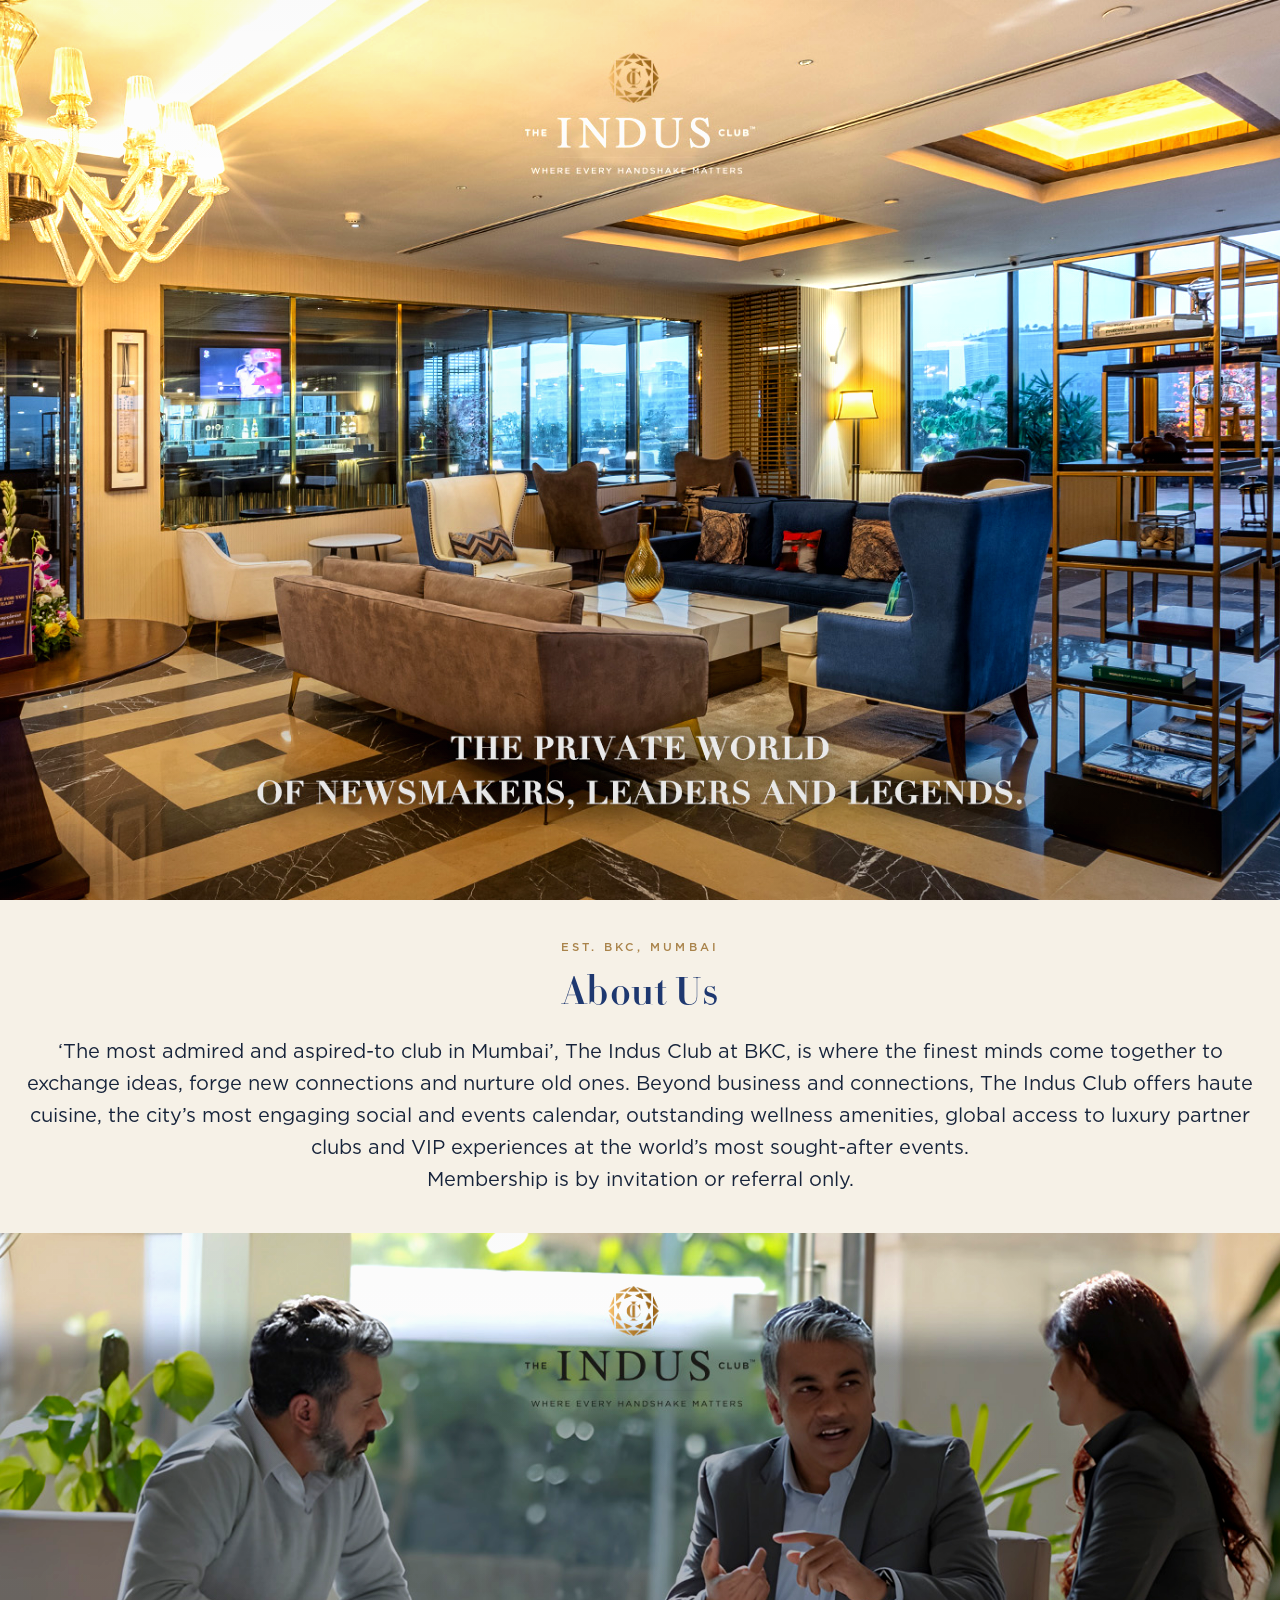
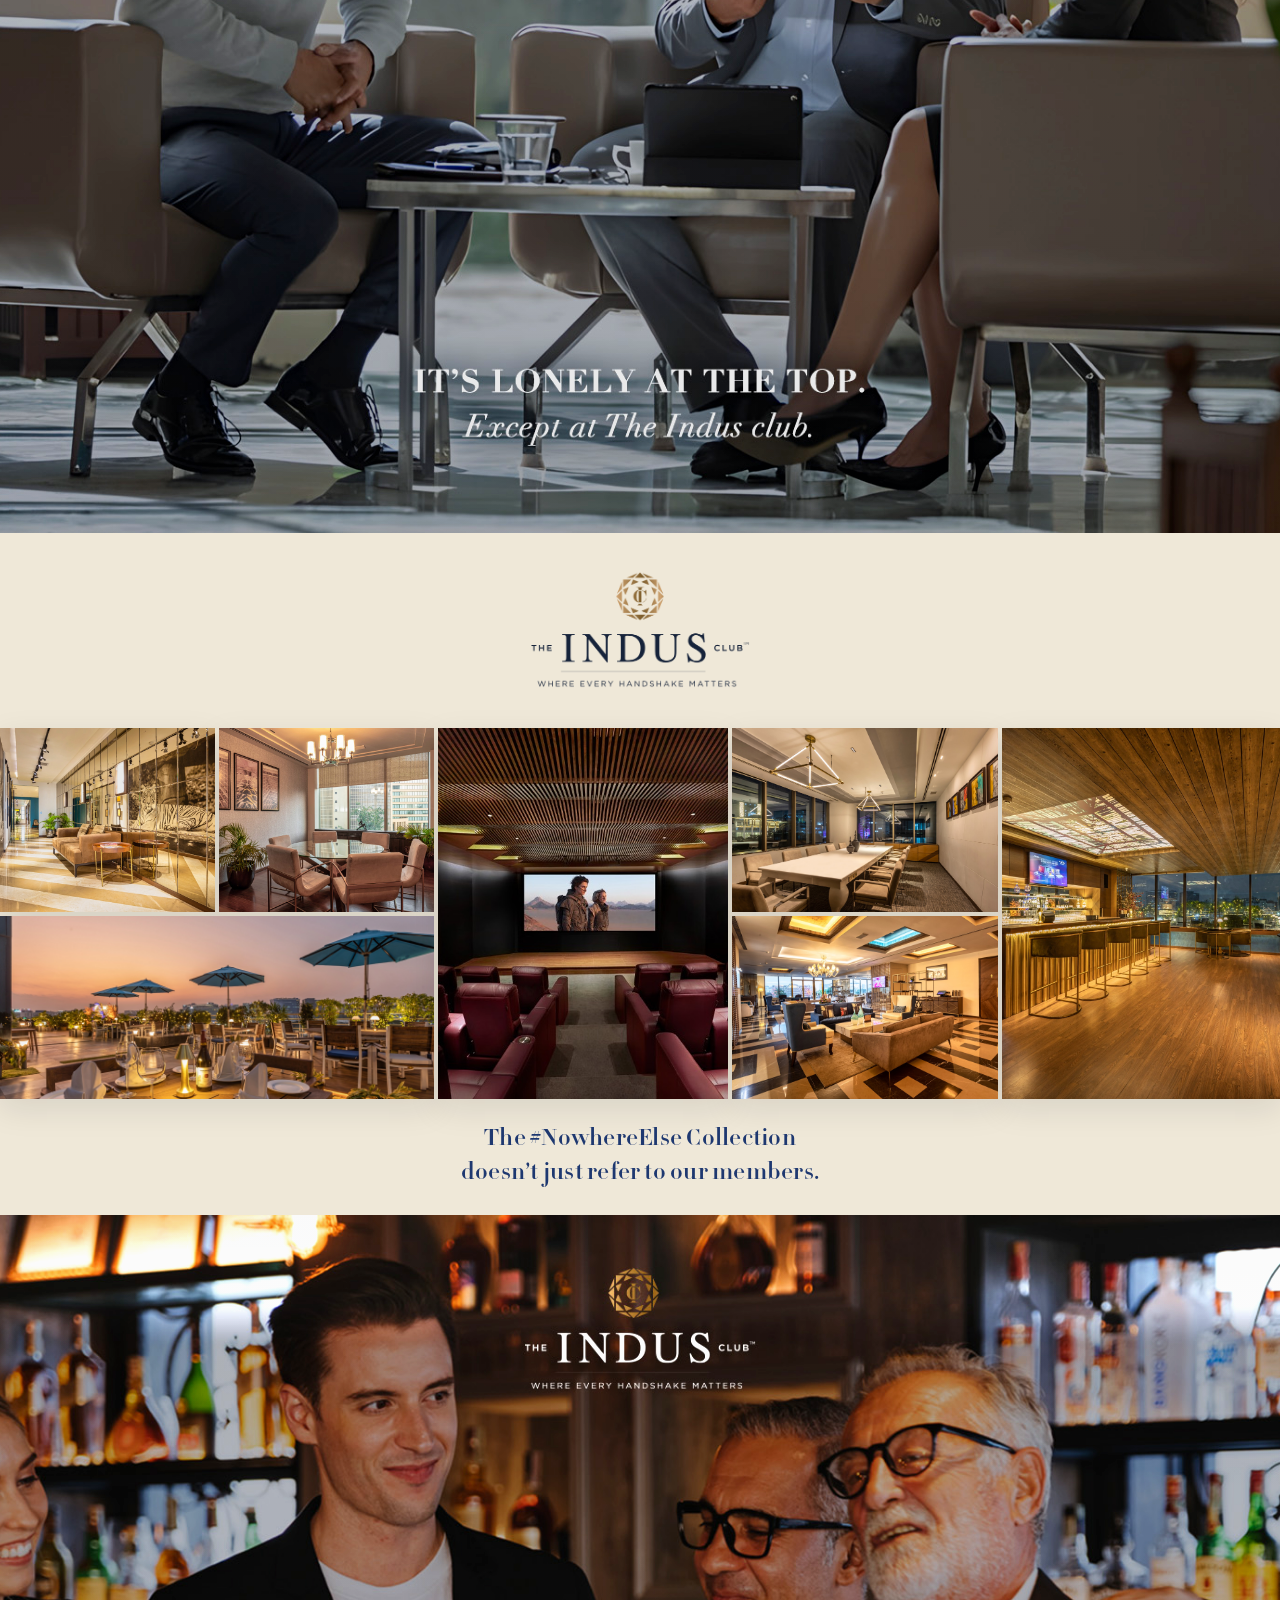
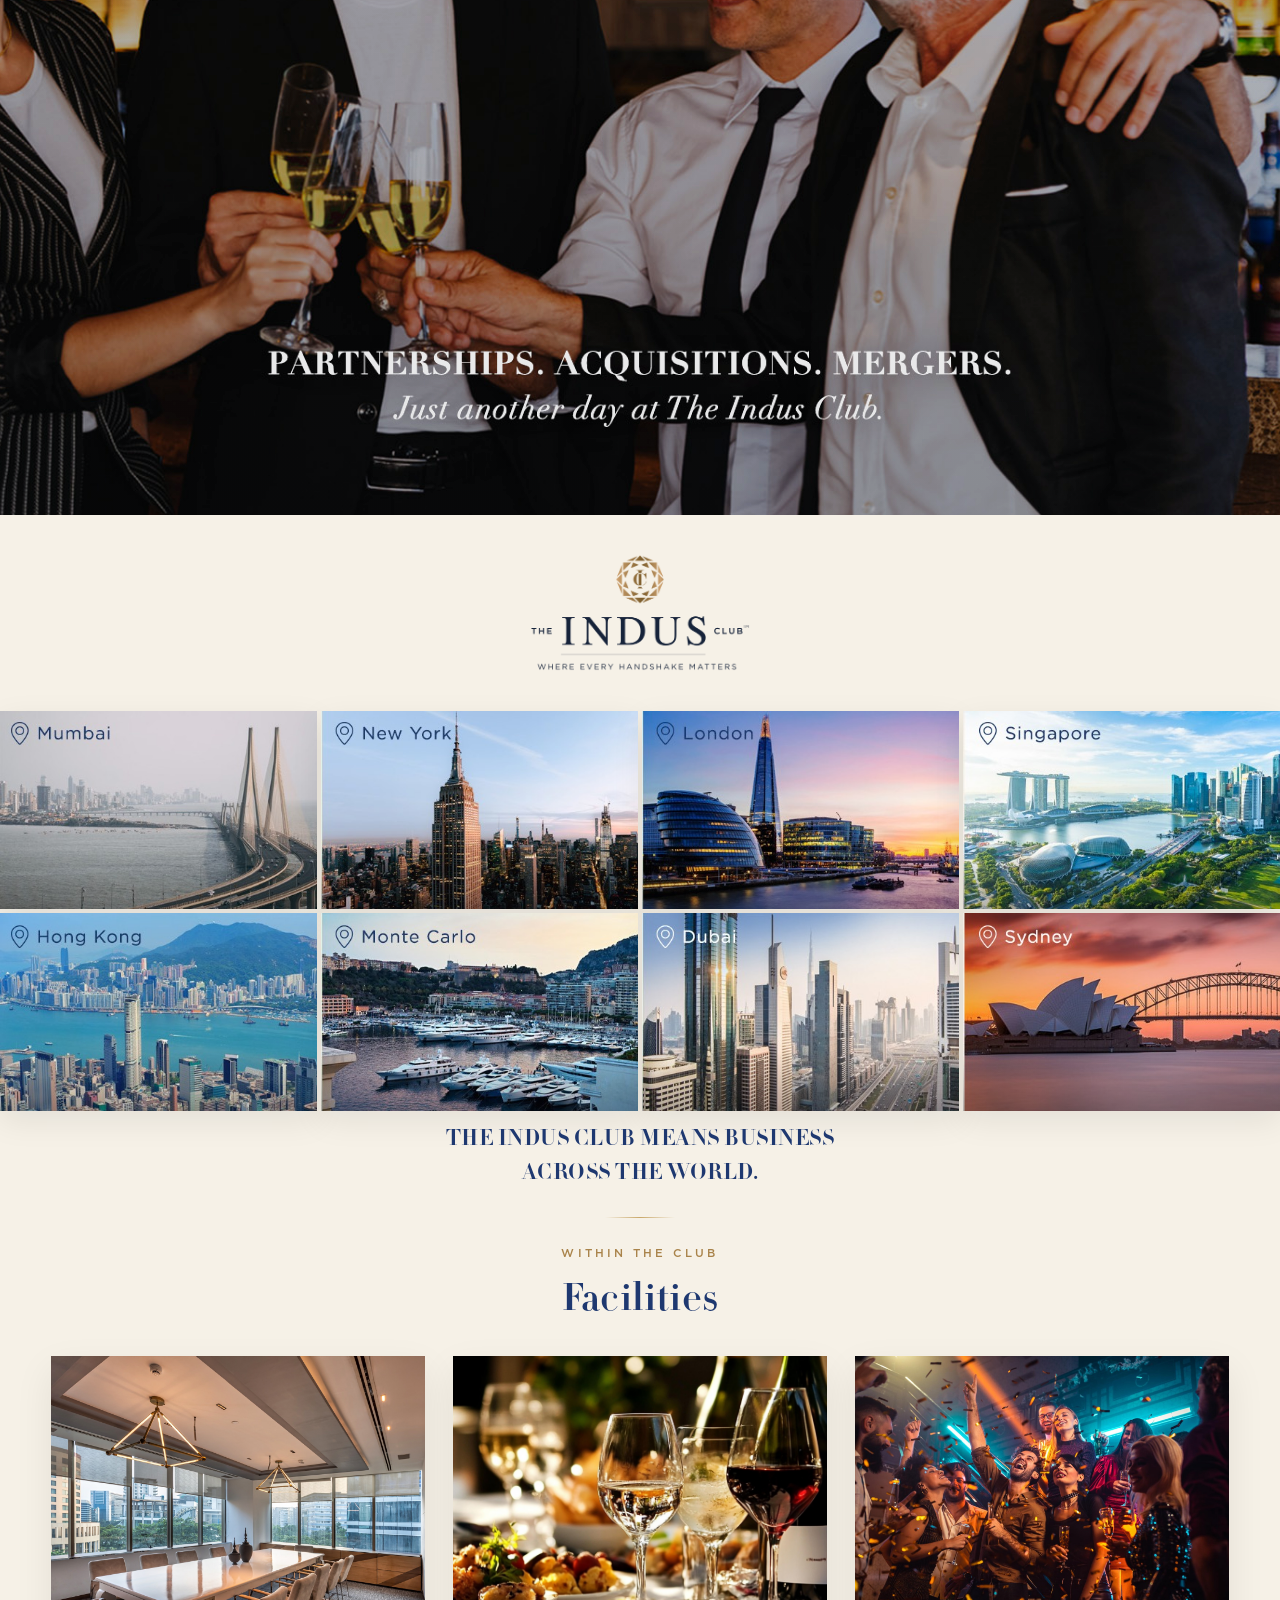
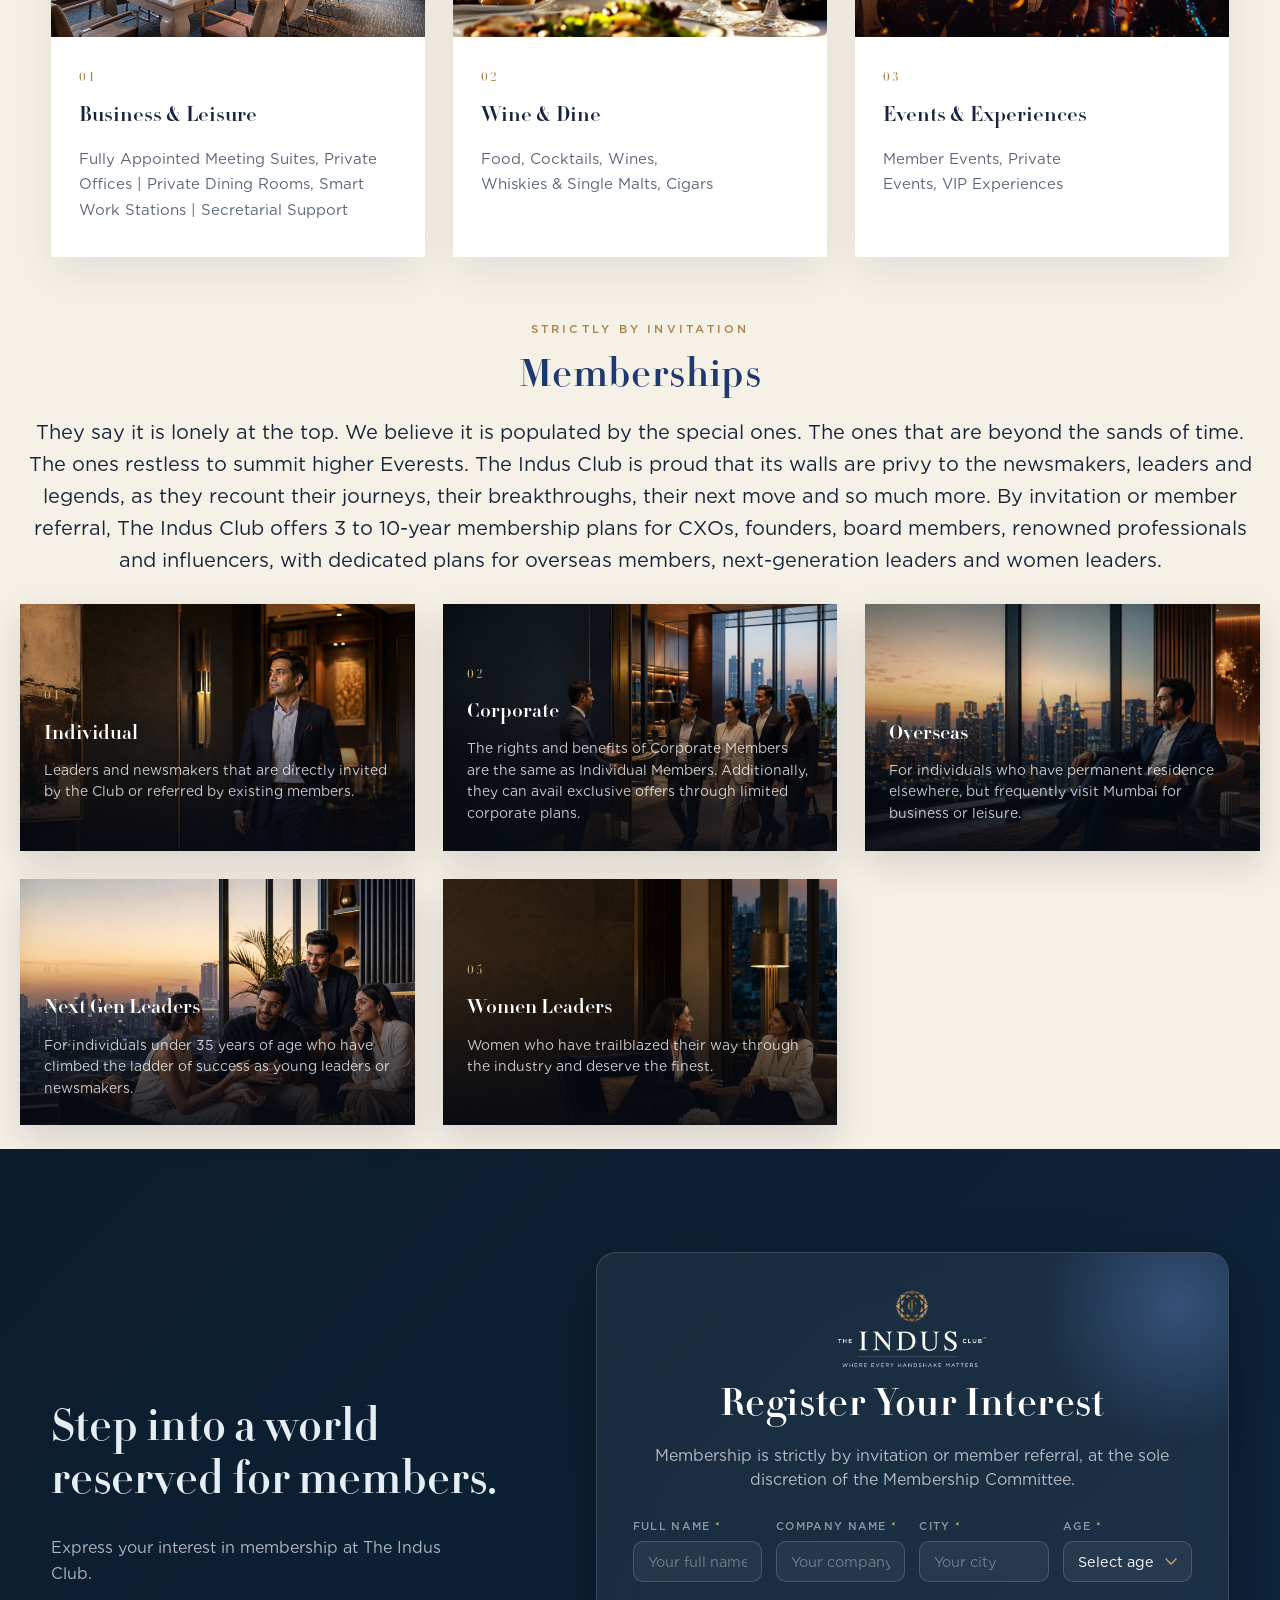
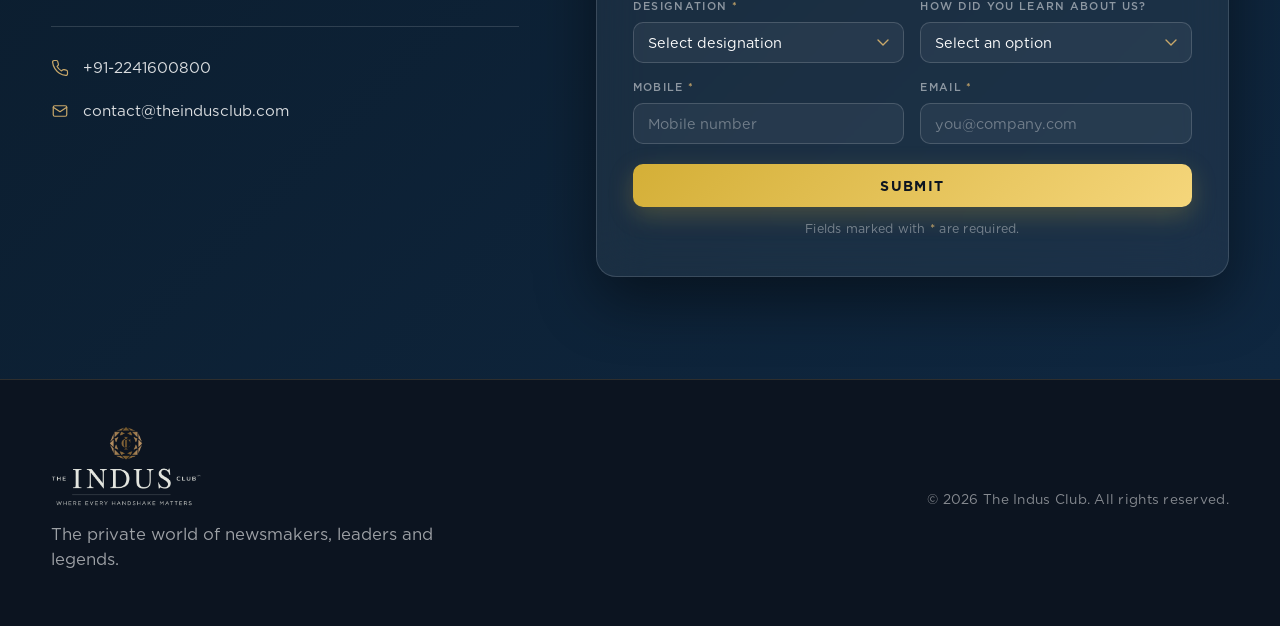
==== commit cee261b0: "Update About Us copy Rework the opening paragraph's wording per updated brand copy." ====
--- a/index.html
+++ b/index.html
@@ -32,7 +32,7 @@
         <p class="eyebrow">Est. BKC, Mumbai</p>
         <h2 class="lead-title">About Us</h2>
         <p class="about-quote">
-          &lsquo;The most admired and aspired to club in Mumbai&rsquo;, The Indus Club at BKC, is where the finest minds come together to exchange ideas, forge new connections and nurture old ones. And to enjoy haute cuisine, the city&rsquo;s most engaging social &amp; events calendar, outstanding wellness amenities, global access to luxury partner clubs and VIP experiences at the world&rsquo;s most sought after events.<br>Membership is by invitation or referral only.
+          &lsquo;The most admired and aspired-to club in Mumbai&rsquo;, The Indus Club at BKC, is where the finest minds come together to exchange ideas, forge new connections and nurture old ones. Beyond business and connections, The Indus Club offers haute cuisine, the city&rsquo;s most engaging social and events calendar, outstanding wellness amenities, global access to luxury partner clubs and VIP experiences at the world&rsquo;s most sought-after events.<br>Membership is by invitation or referral only.
         </p>
       </div>
     </div>
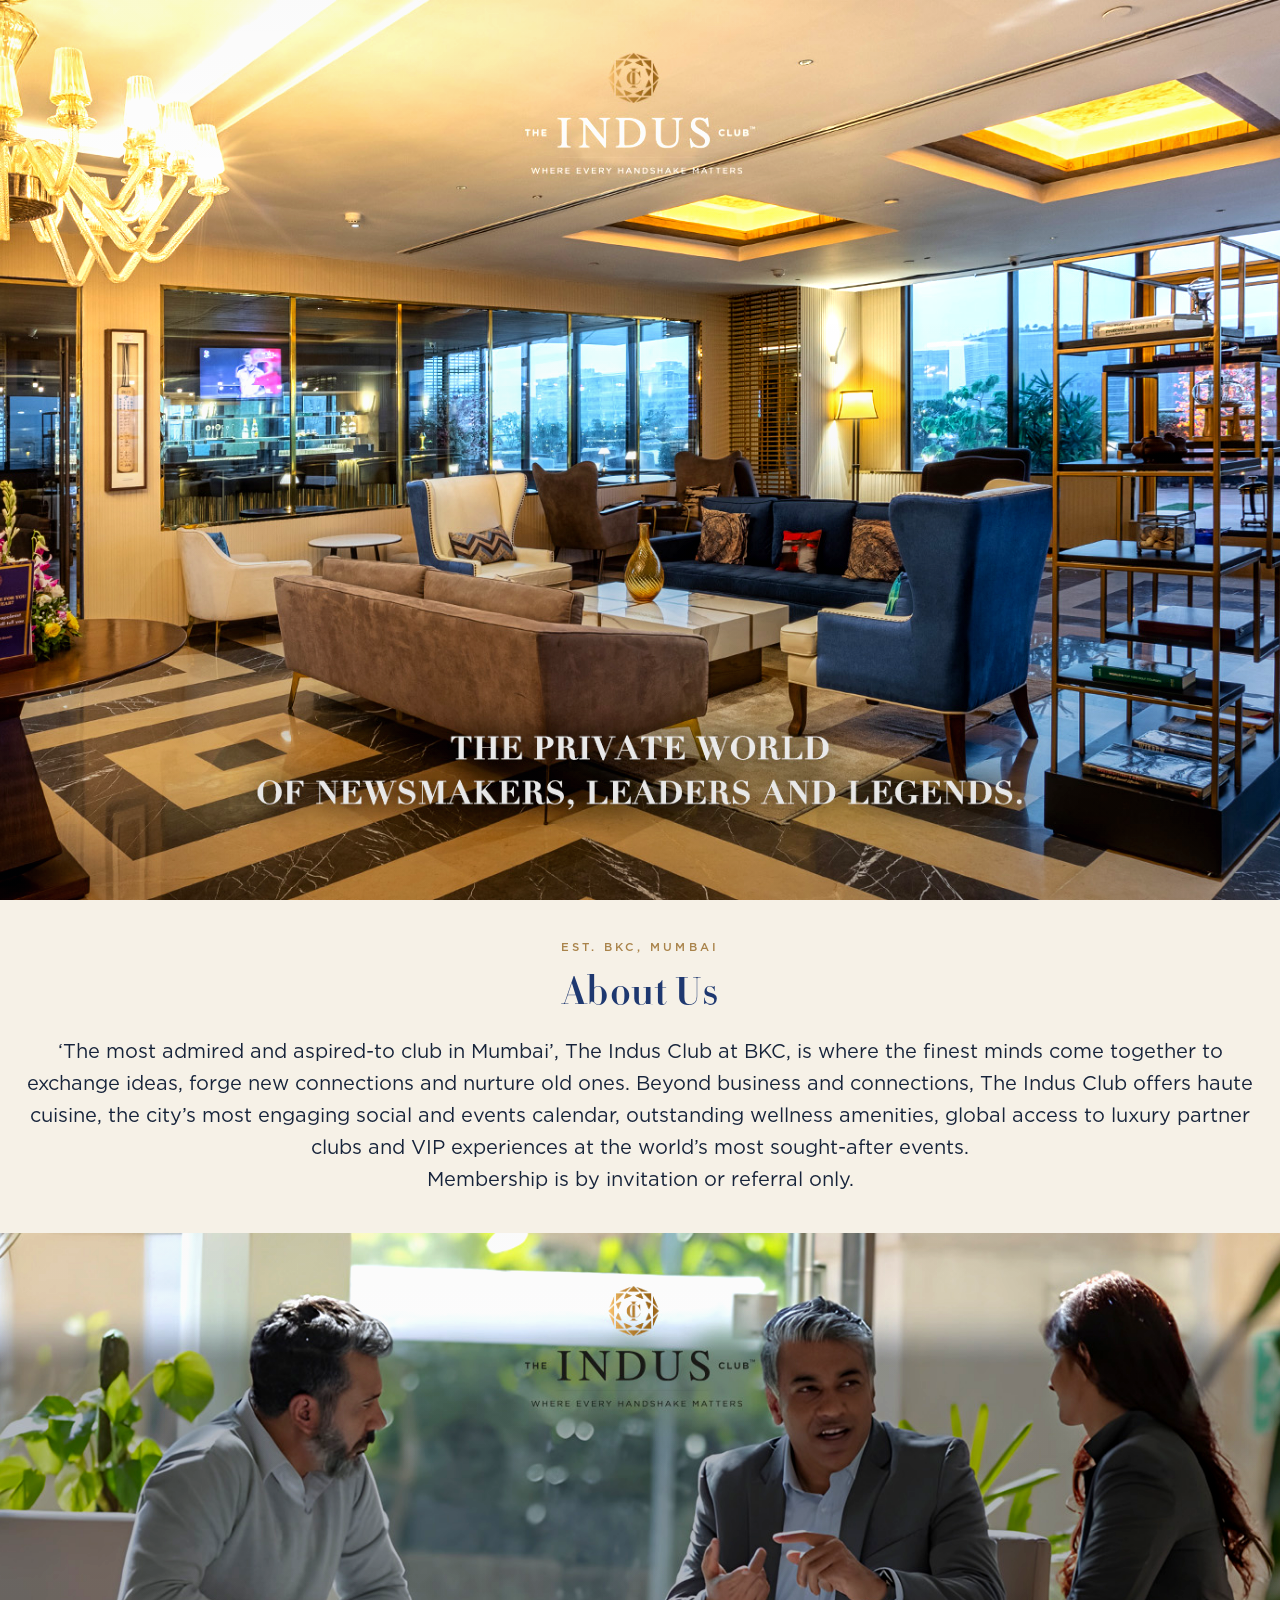
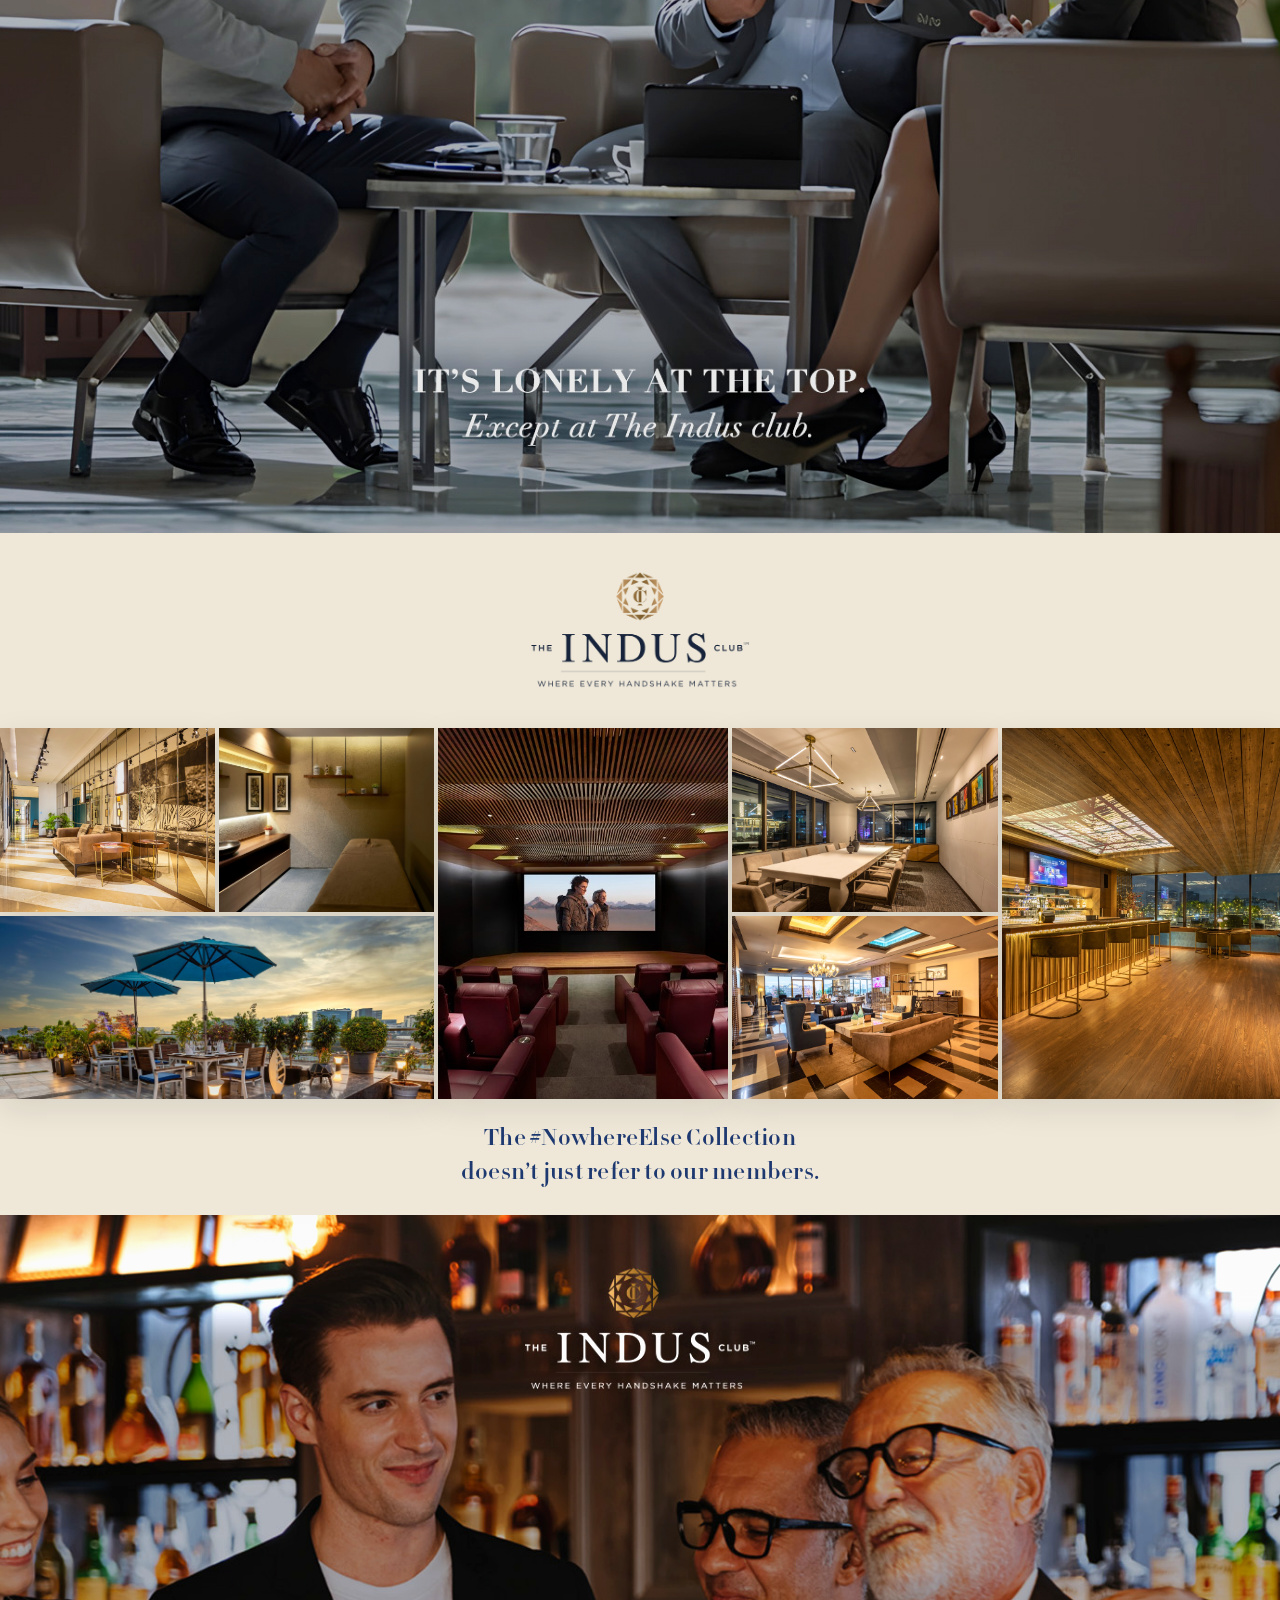
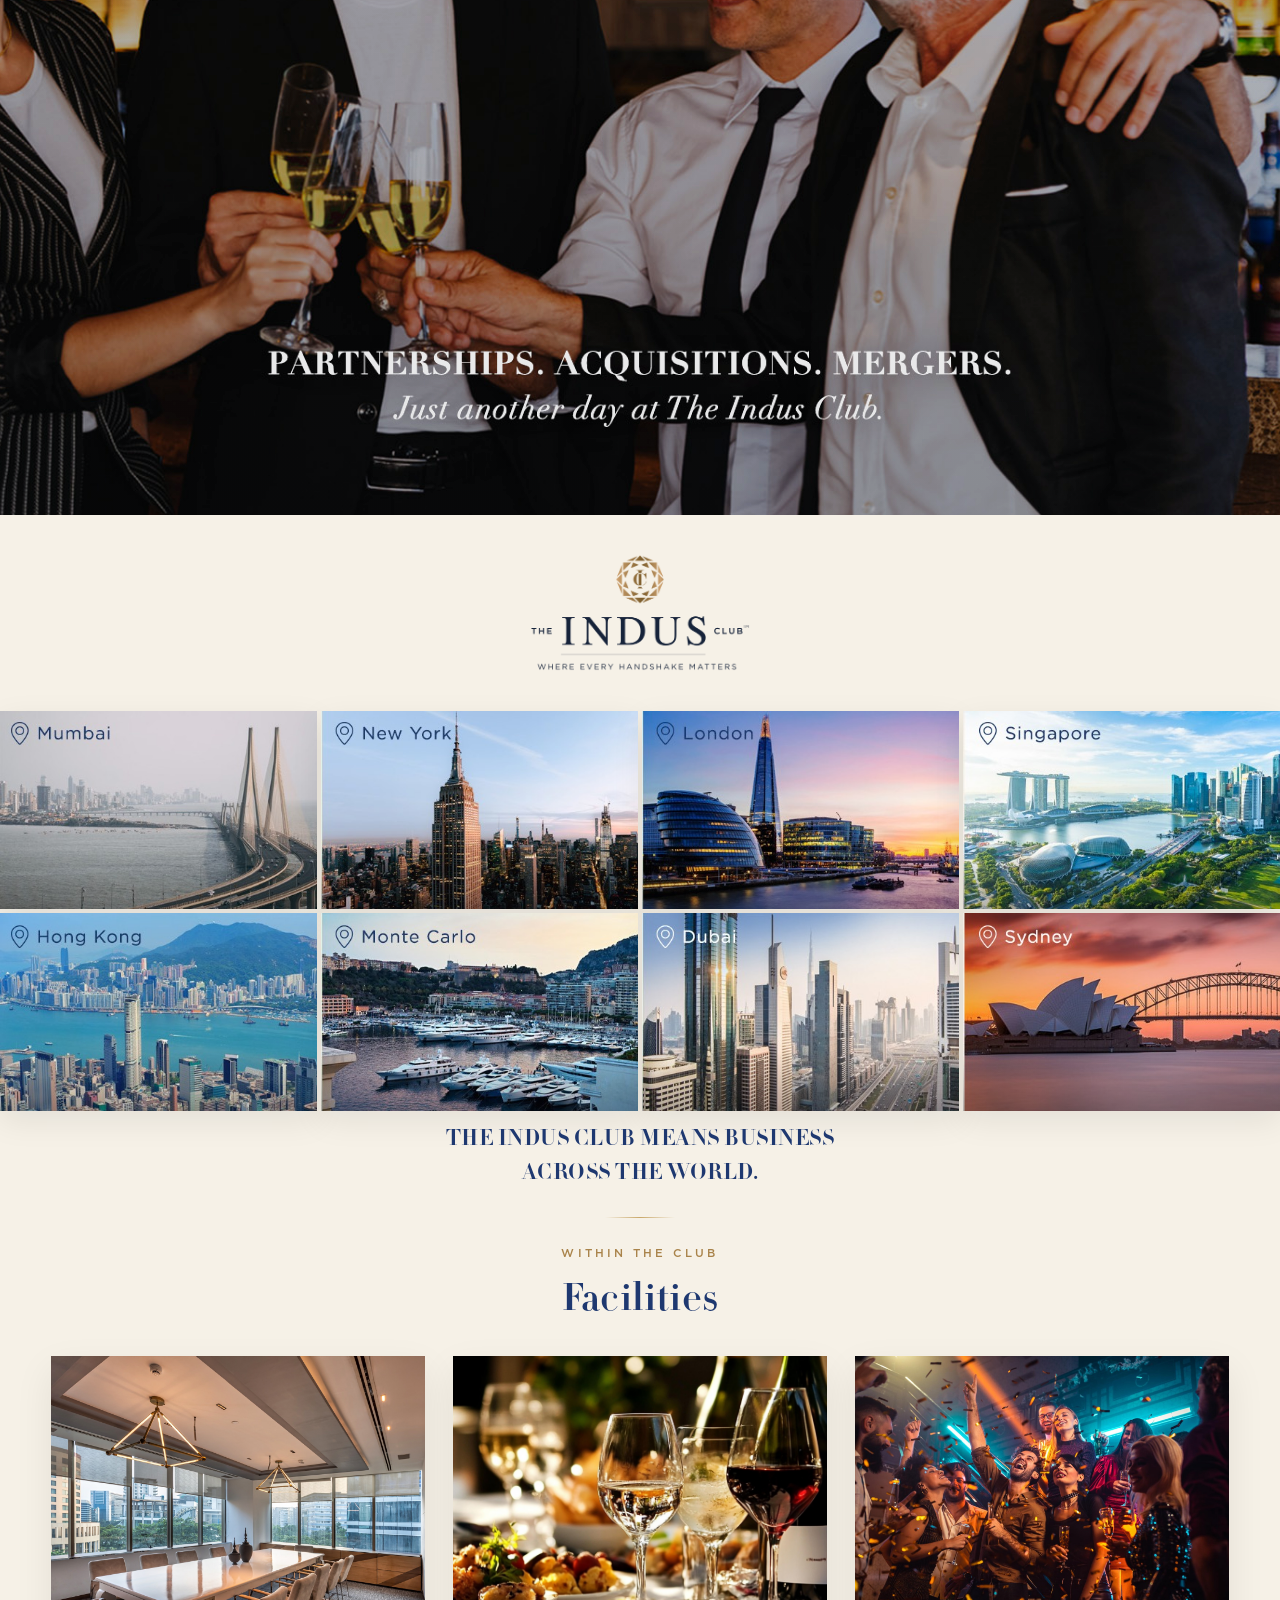
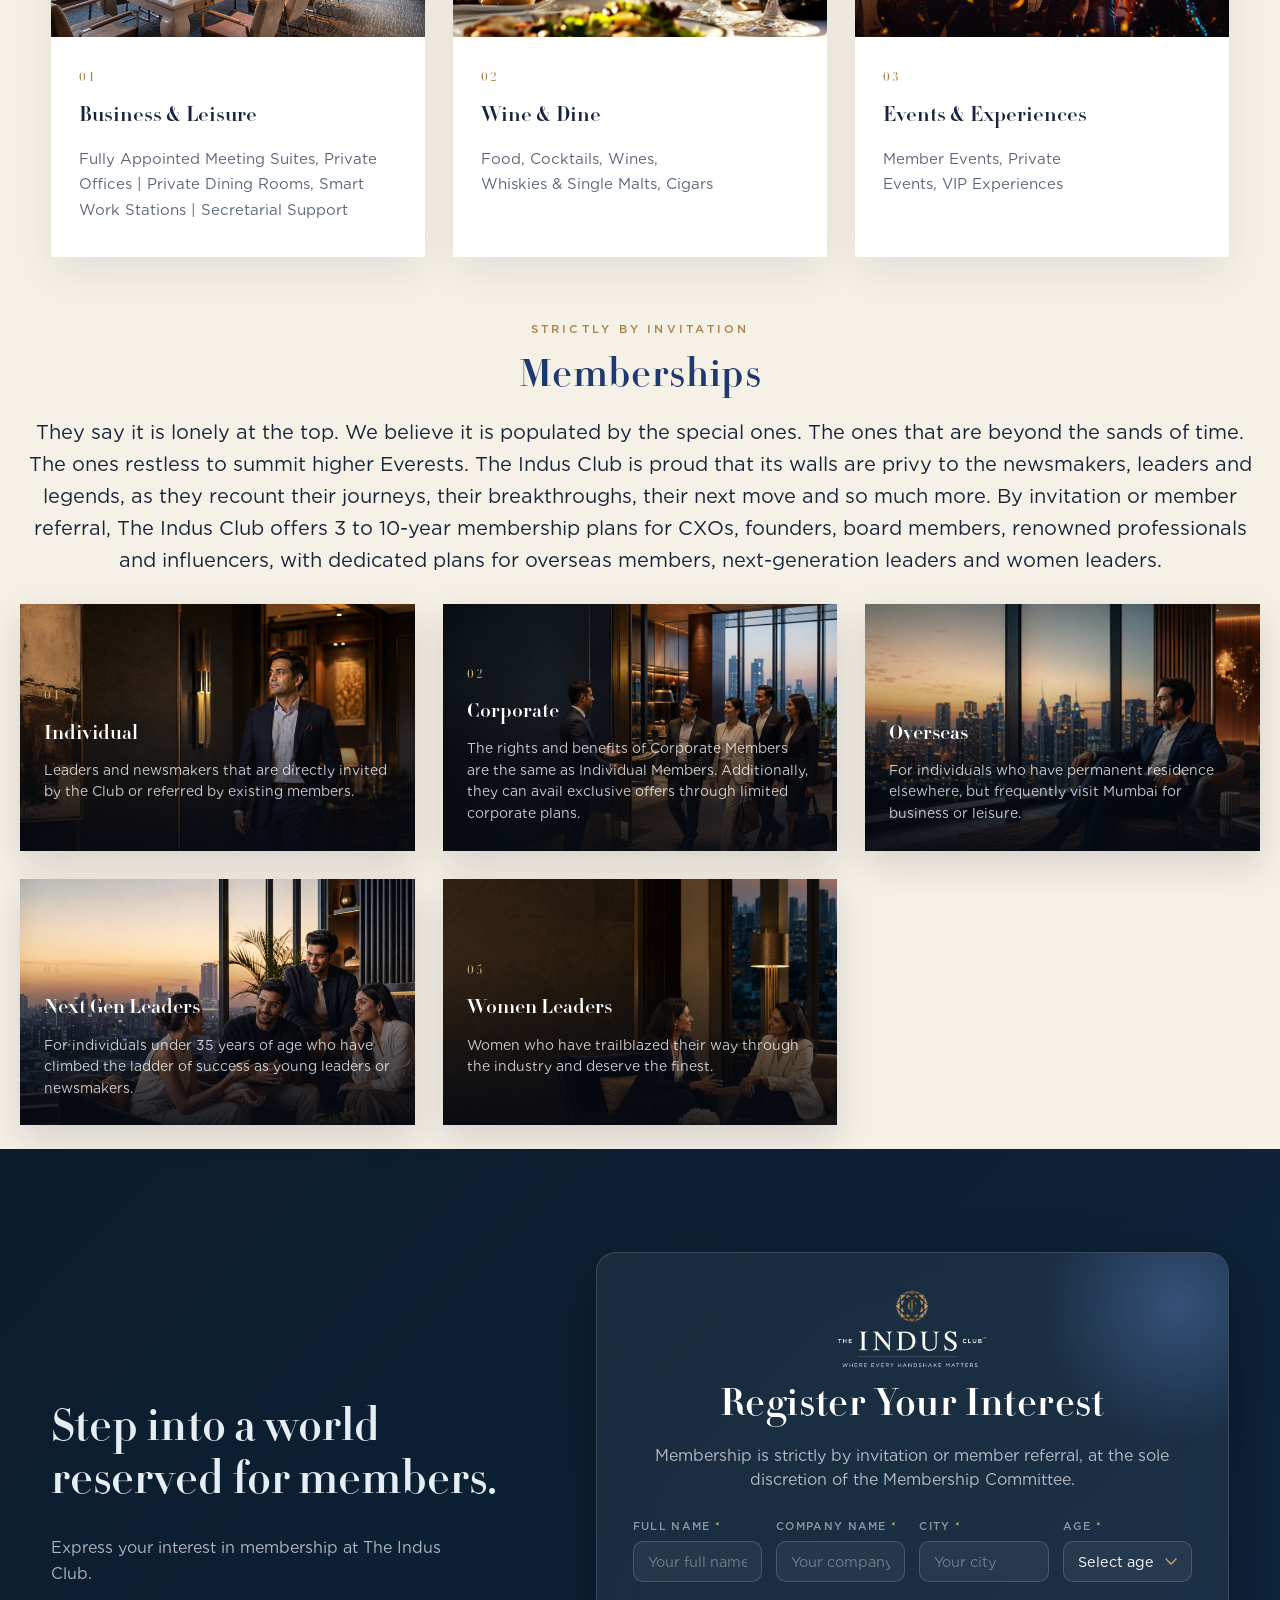
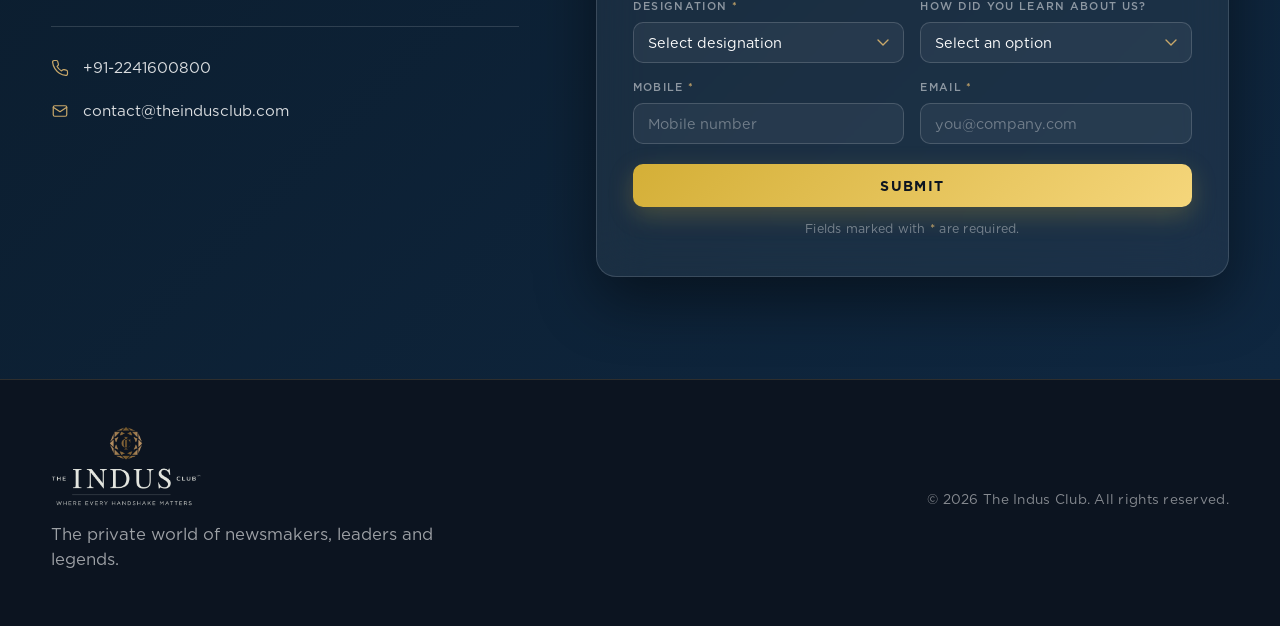
==== commit c148205e: "Swap two gallery mosaic photos Replace the private dining room tile with the Bodhi Tree Spa photo, a" ====
--- a/index.html
+++ b/index.html
@@ -55,8 +55,8 @@
 
       <div class="mosaic-grid">
         <figure class="mosaic-tile reveal" data-pos="dining" style="--d:0"><img src="images/updated/corridor-long-view.jpg" alt="Club corridor at The Indus Club" loading="lazy"></figure>
-        <figure class="mosaic-tile reveal" data-pos="dish" style="--d:1"><img src="images/updated/michelin-private-dining.jpg" alt="Private dining room at The Indus Club" loading="lazy"></figure>
-        <figure class="mosaic-tile reveal" data-pos="lounge" style="--d:2"><img src="images/updated/skye-lounge-dining-closeup.jpg" alt="Skye Lounge dining table at The Indus Club" loading="lazy"></figure>
+        <figure class="mosaic-tile reveal" data-pos="dish" style="--d:1"><img src="images/updated/bodhi-tree-spa.jpg" alt="Bodhi Tree Spa at The Indus Club" loading="lazy"></figure>
+        <figure class="mosaic-tile reveal" data-pos="lounge" style="--d:2"><img src="images/updated/skye-lounge-dining-evening.jpg" alt="Skye Lounge dining table at dusk at The Indus Club" loading="lazy"></figure>
         <figure class="mosaic-tile reveal" data-pos="theatre" style="--d:1"><img src="images/gallery/gallery-theatre.jpg" alt="Private cinema at The Indus Club" loading="lazy"></figure>
         <figure class="mosaic-tile reveal" data-pos="boardroom" style="--d:2"><img src="images/updated/warren-buffet-night.jpg" alt="Boardroom at night at The Indus Club" loading="lazy"></figure>
         <figure class="mosaic-tile reveal" data-pos="rooftop" style="--d:3"><img src="images/updated/riviera-lounge-dusk.jpg" alt="Riviera Lounge at dusk at The Indus Club" loading="lazy"></figure>
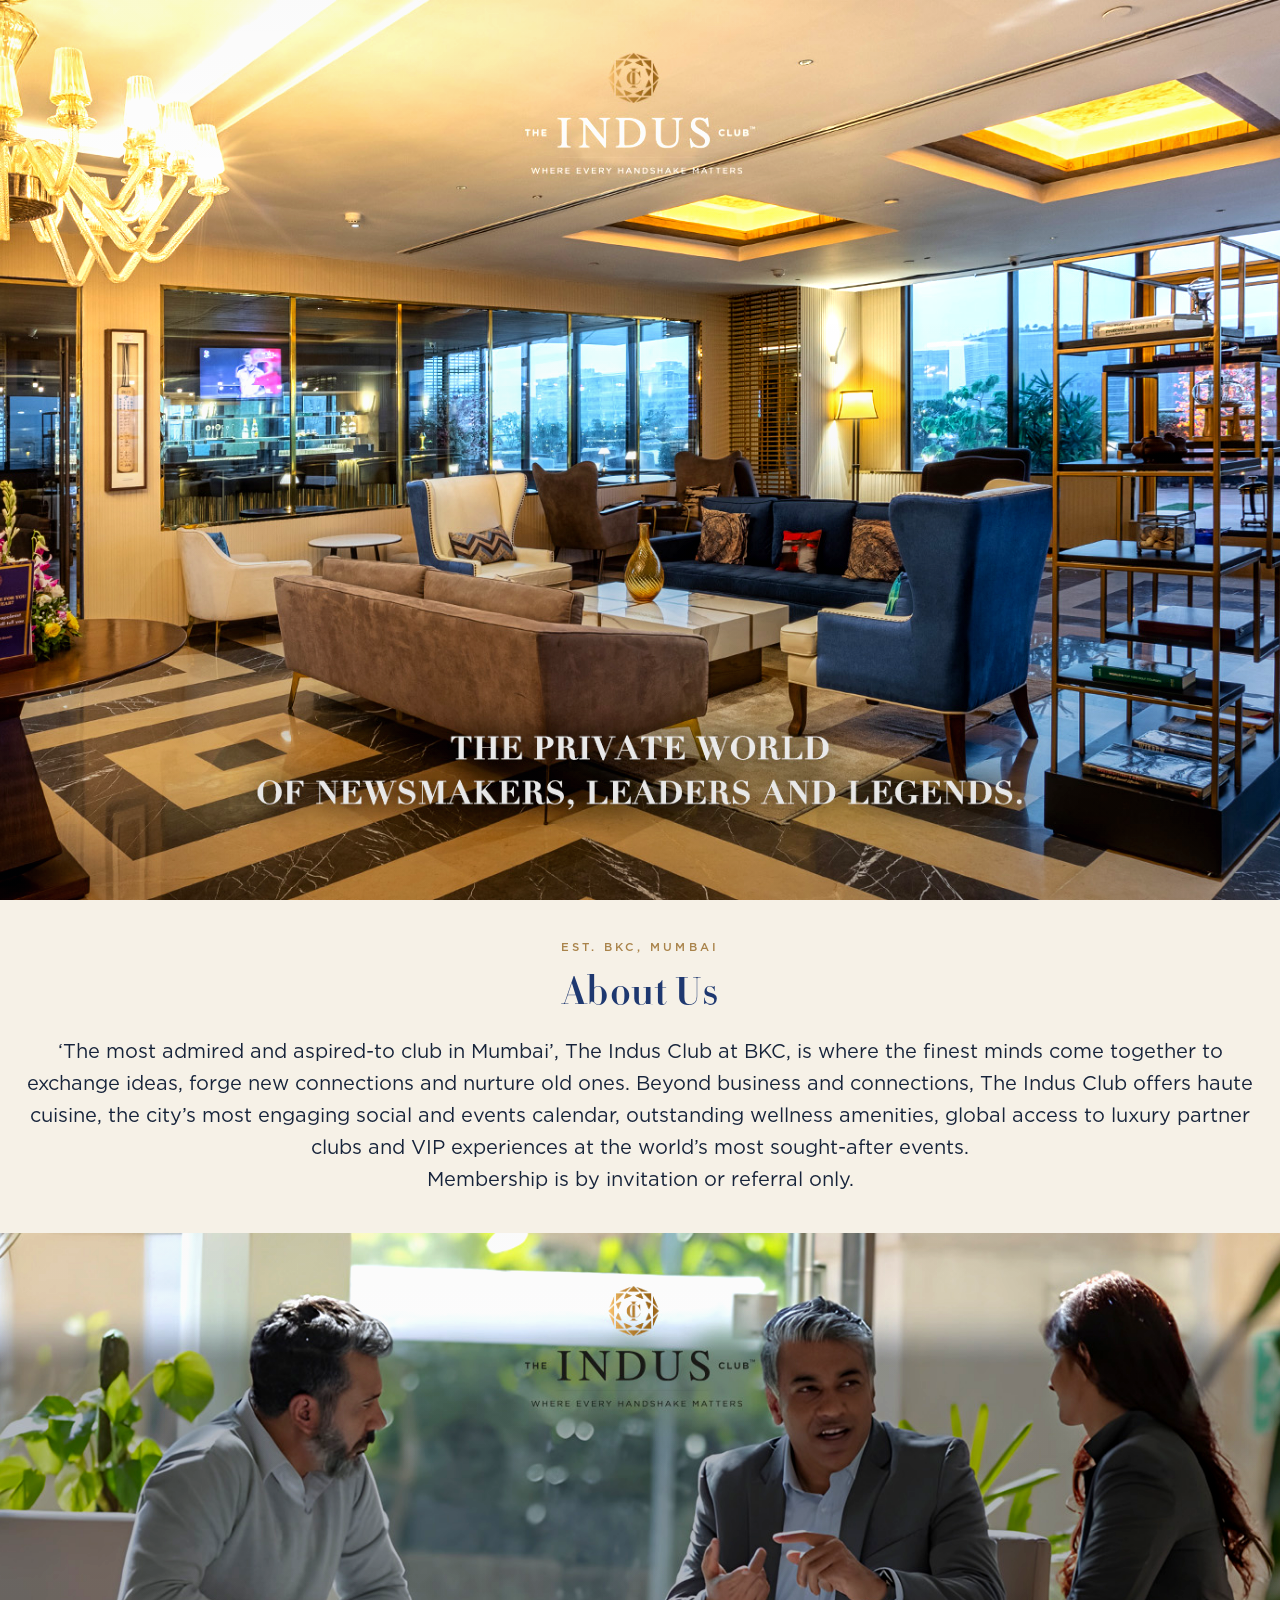
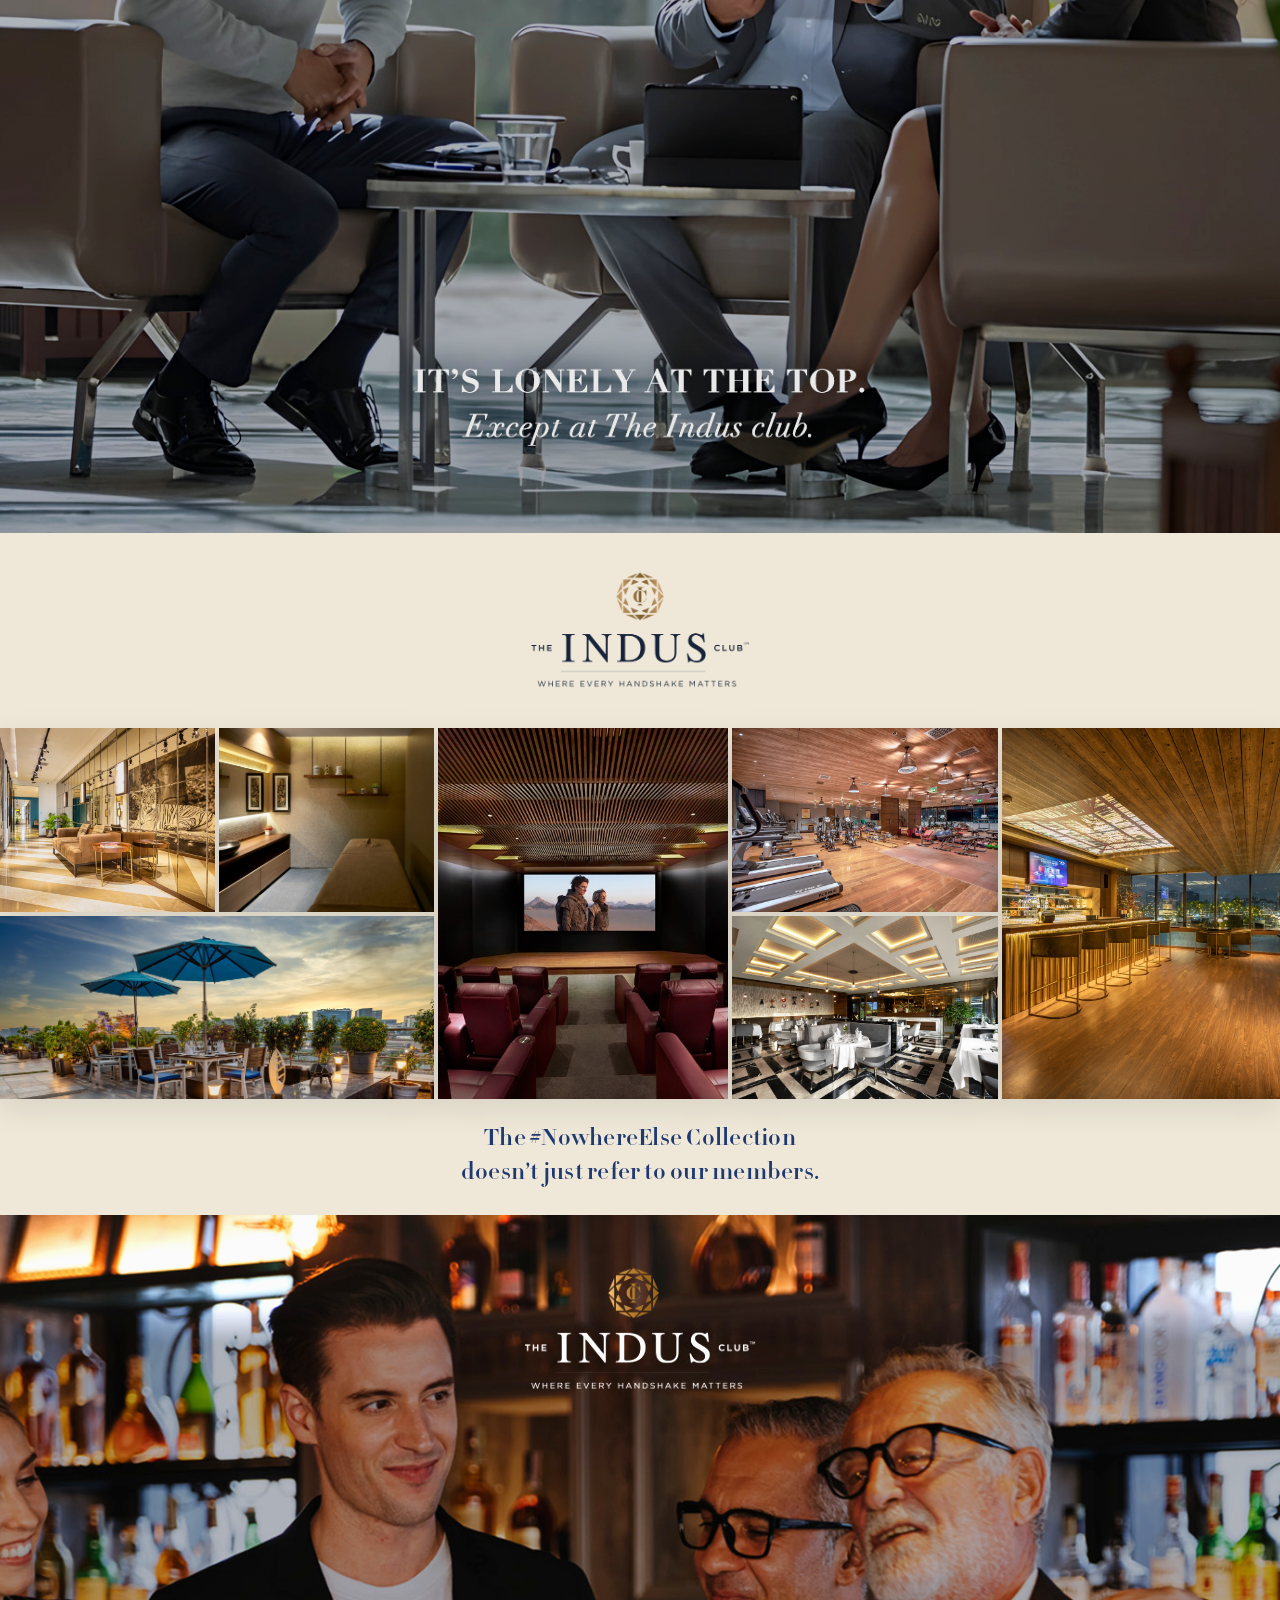
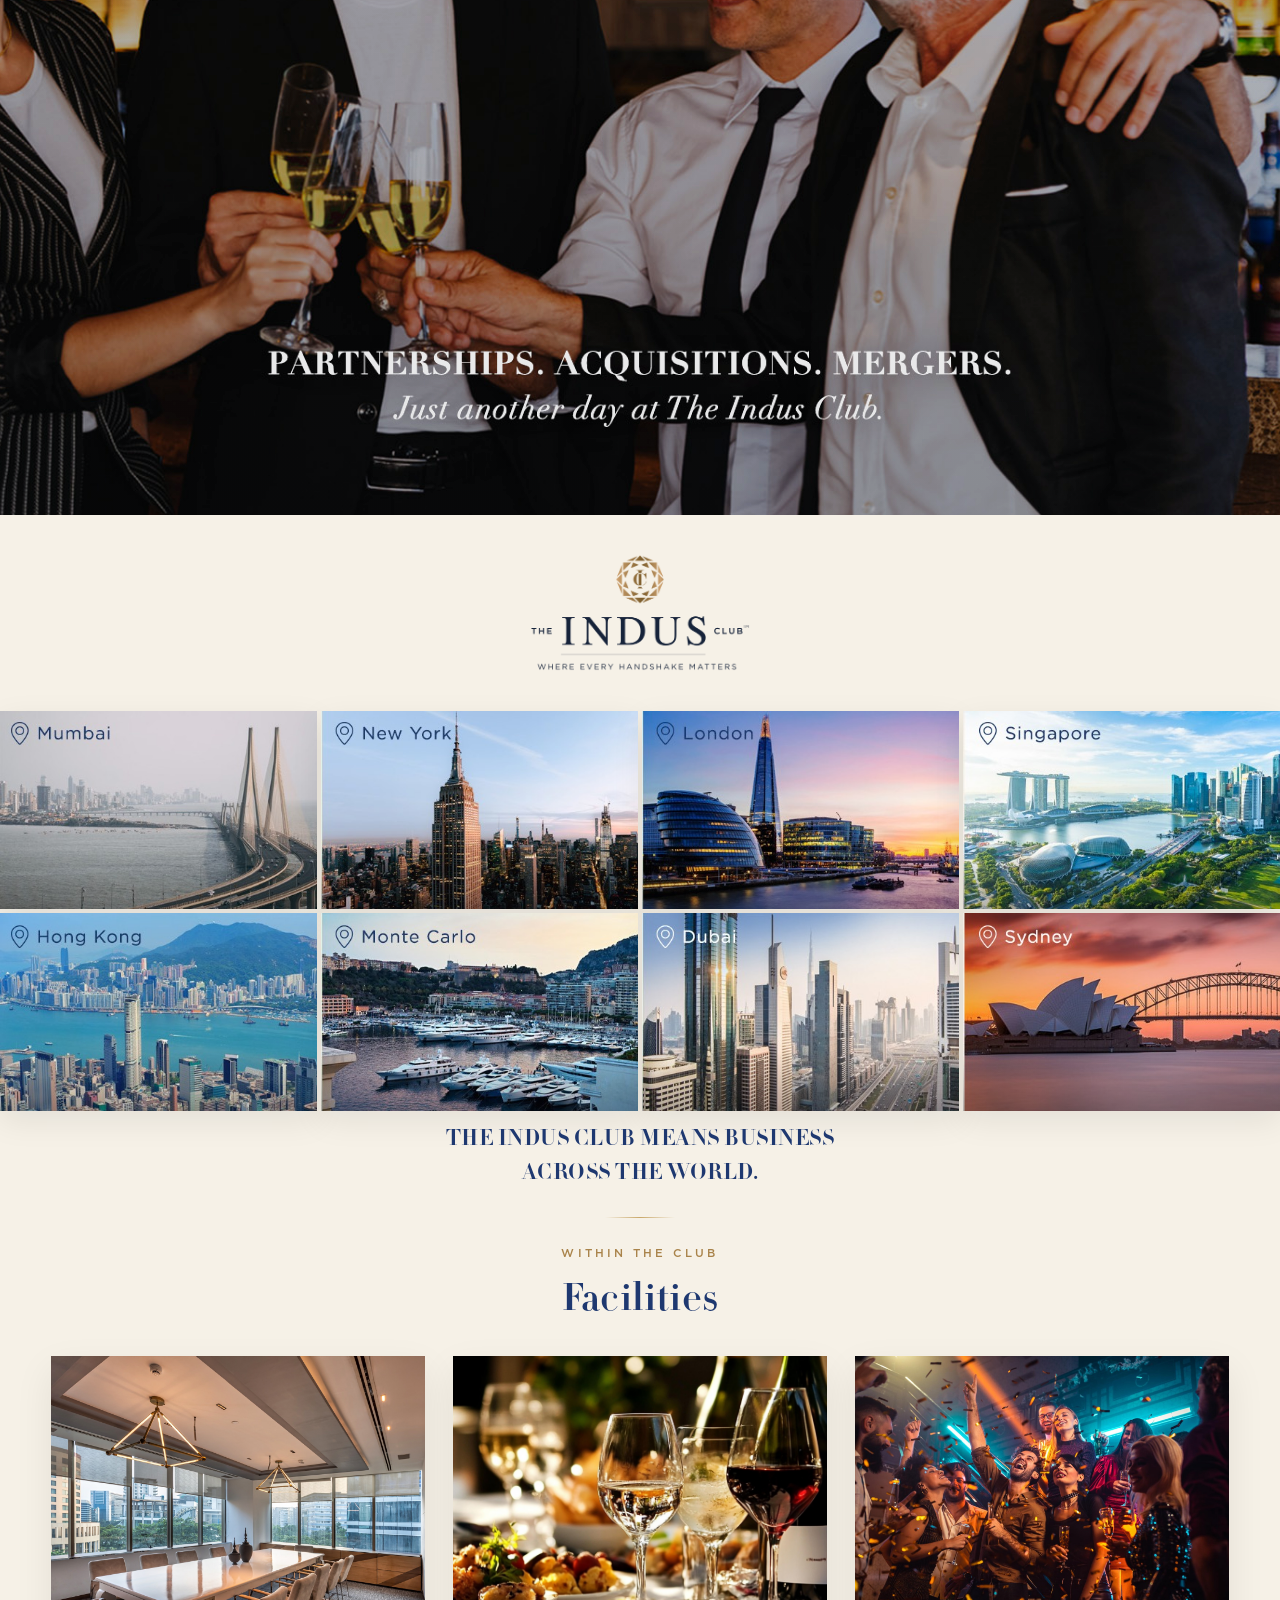
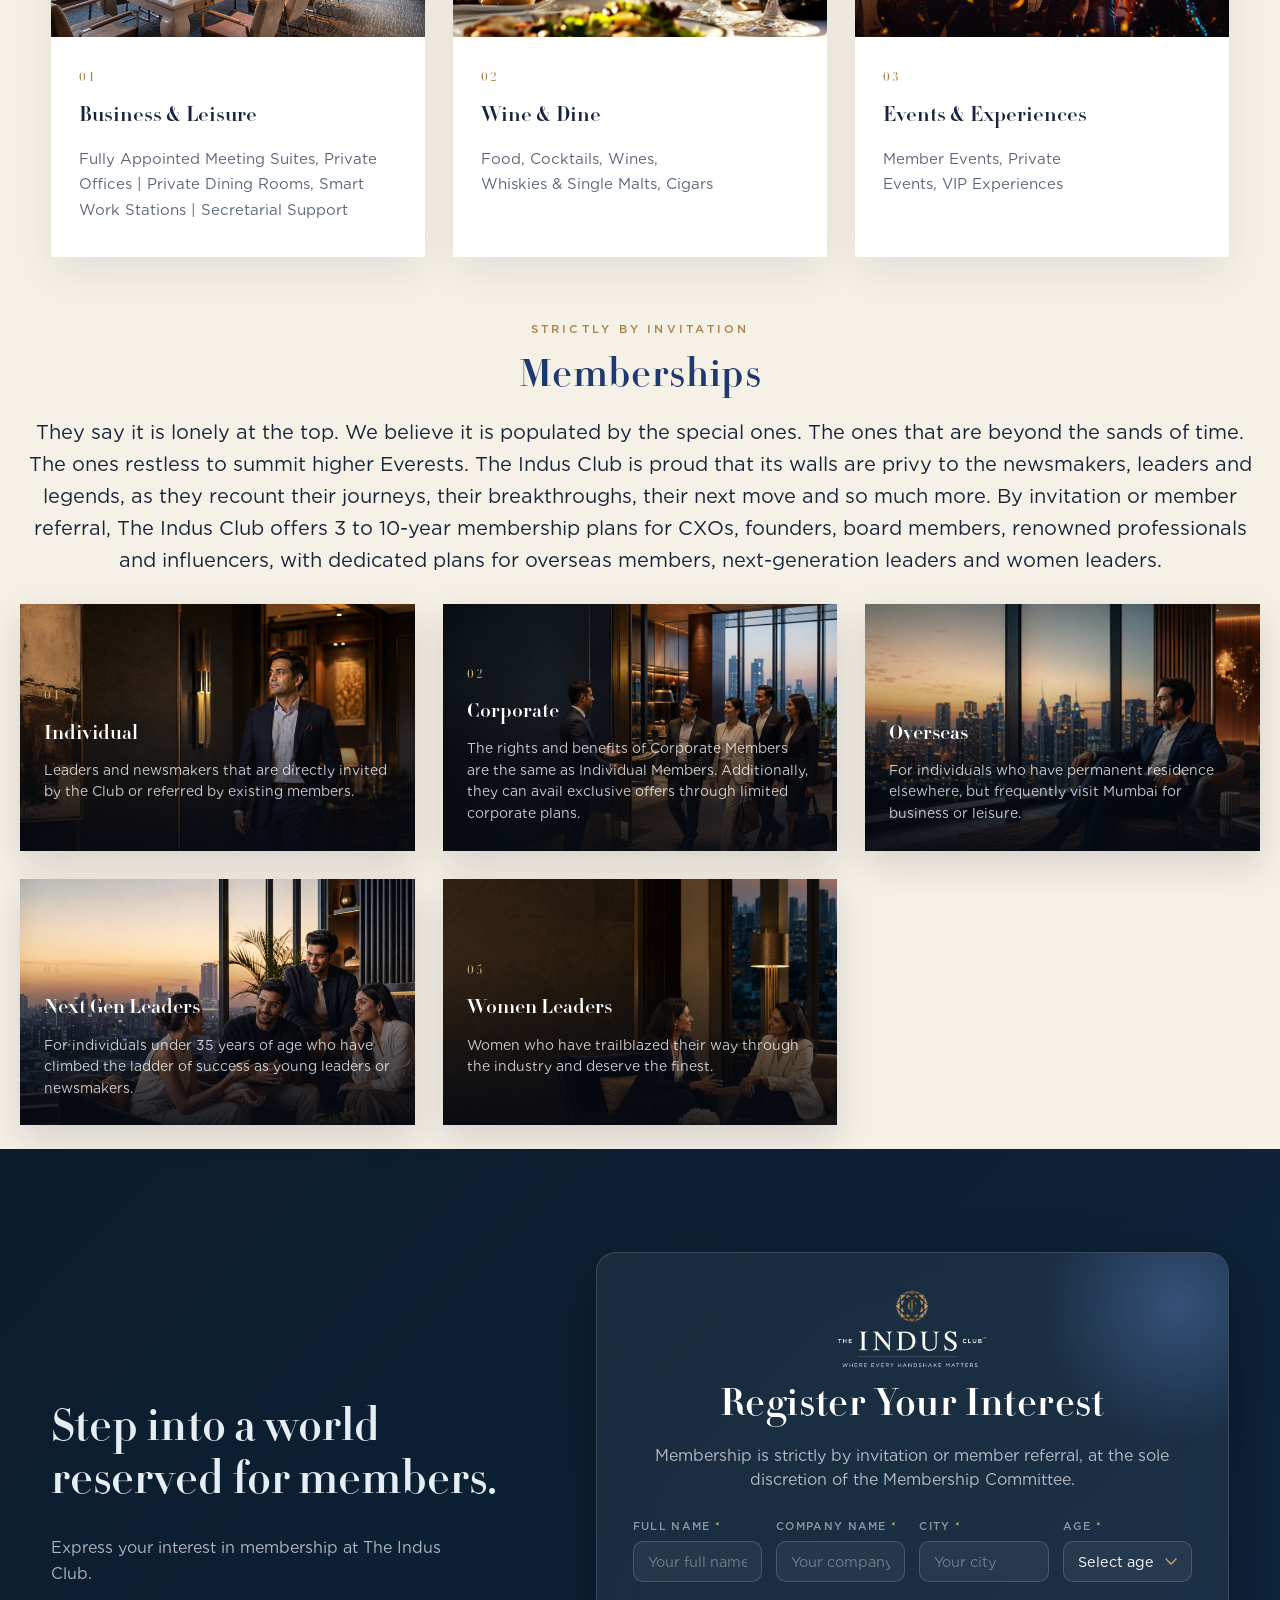
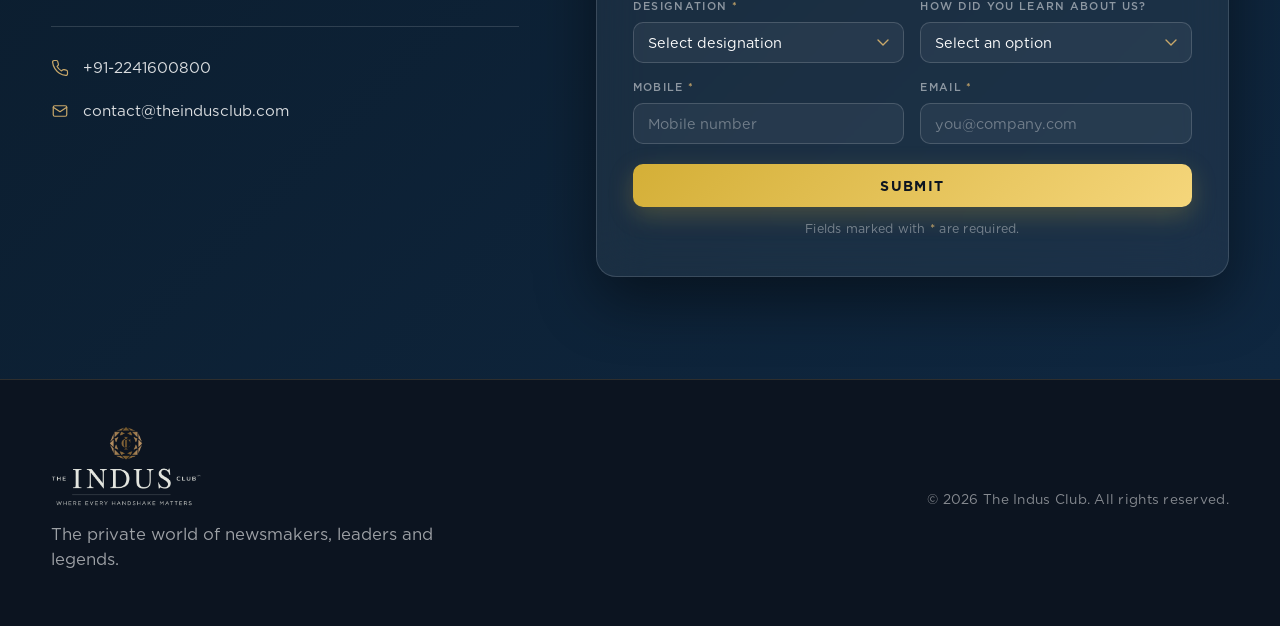
==== commit c6c1203d: "Swap two more gallery mosaic photos Replace the indoor lounge tile with Caesar's formal dining room," ====
--- a/index.html
+++ b/index.html
@@ -58,8 +58,8 @@
         <figure class="mosaic-tile reveal" data-pos="dish" style="--d:1"><img src="images/updated/bodhi-tree-spa.jpg" alt="Bodhi Tree Spa at The Indus Club" loading="lazy"></figure>
         <figure class="mosaic-tile reveal" data-pos="lounge" style="--d:2"><img src="images/updated/skye-lounge-dining-evening.jpg" alt="Skye Lounge dining table at dusk at The Indus Club" loading="lazy"></figure>
         <figure class="mosaic-tile reveal" data-pos="theatre" style="--d:1"><img src="images/gallery/gallery-theatre.jpg" alt="Private cinema at The Indus Club" loading="lazy"></figure>
-        <figure class="mosaic-tile reveal" data-pos="boardroom" style="--d:2"><img src="images/updated/warren-buffet-night.jpg" alt="Boardroom at night at The Indus Club" loading="lazy"></figure>
-        <figure class="mosaic-tile reveal" data-pos="rooftop" style="--d:3"><img src="images/updated/riviera-lounge-dusk.jpg" alt="Riviera Lounge at dusk at The Indus Club" loading="lazy"></figure>
+        <figure class="mosaic-tile reveal" data-pos="boardroom" style="--d:2"><img src="images/updated/olympic-studio-gym.jpg" alt="Fitness studio at The Indus Club" loading="lazy"></figure>
+        <figure class="mosaic-tile reveal" data-pos="rooftop" style="--d:3"><img src="images/updated/caesars-formal-dining.jpg" alt="Caesar's formal dining room at The Indus Club" loading="lazy"></figure>
         <figure class="mosaic-tile reveal" data-pos="cocktail" style="--d:2"><img src="images/updated/sinatra-bar-night.jpg" alt="Sinatra Bar at night at The Indus Club" loading="lazy"></figure>
       </div>
 
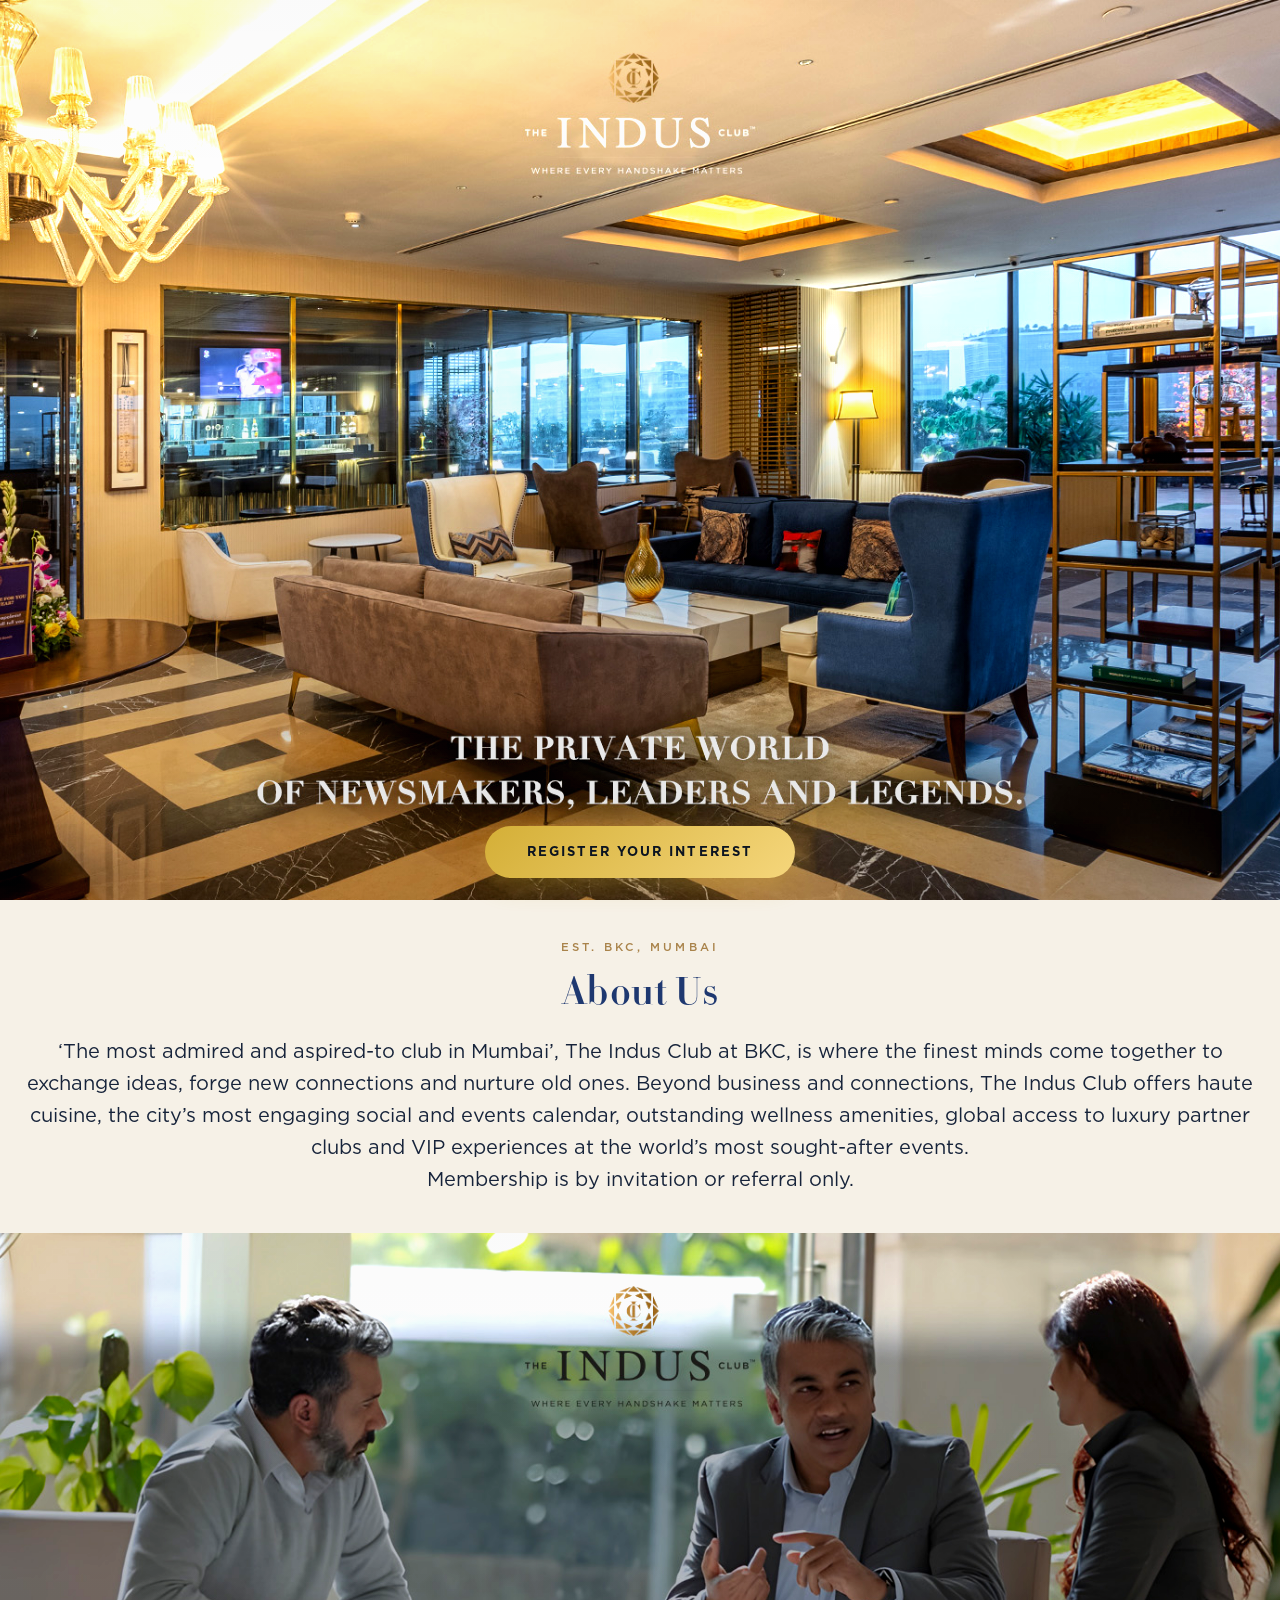
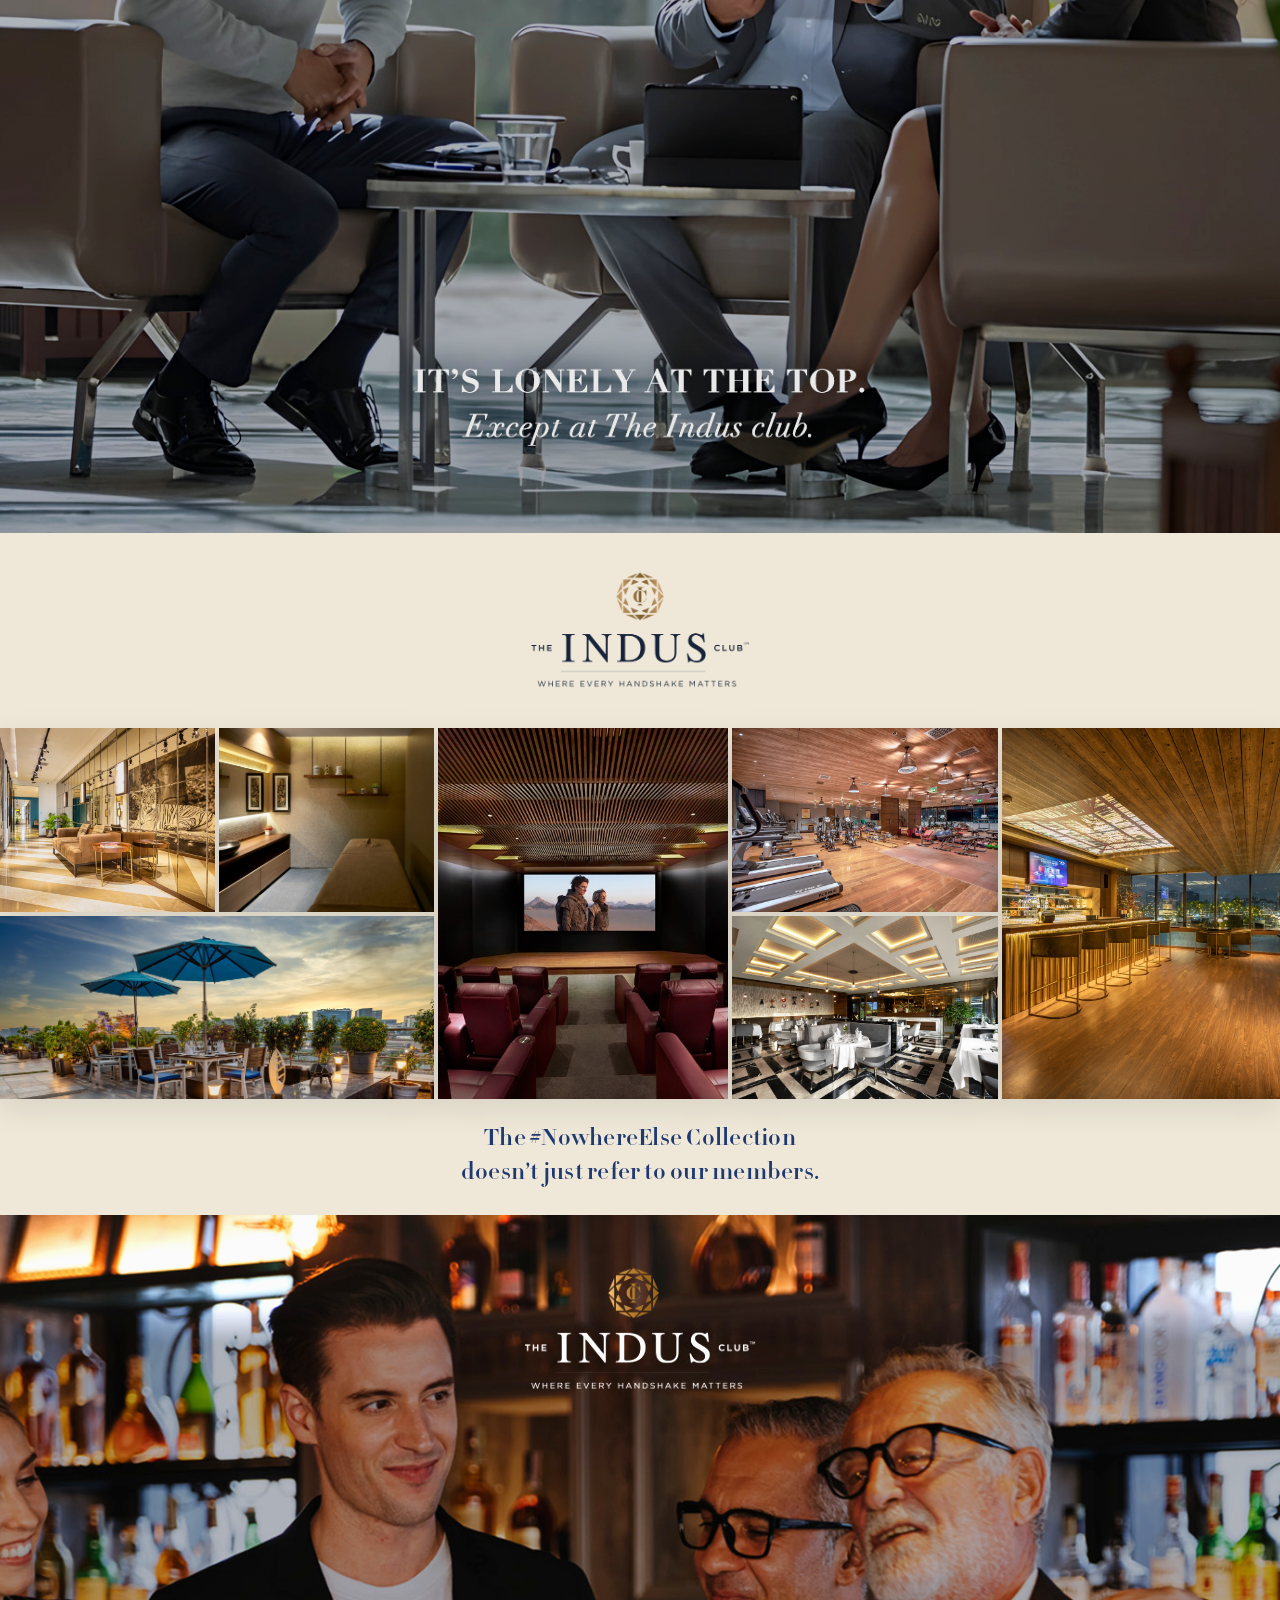
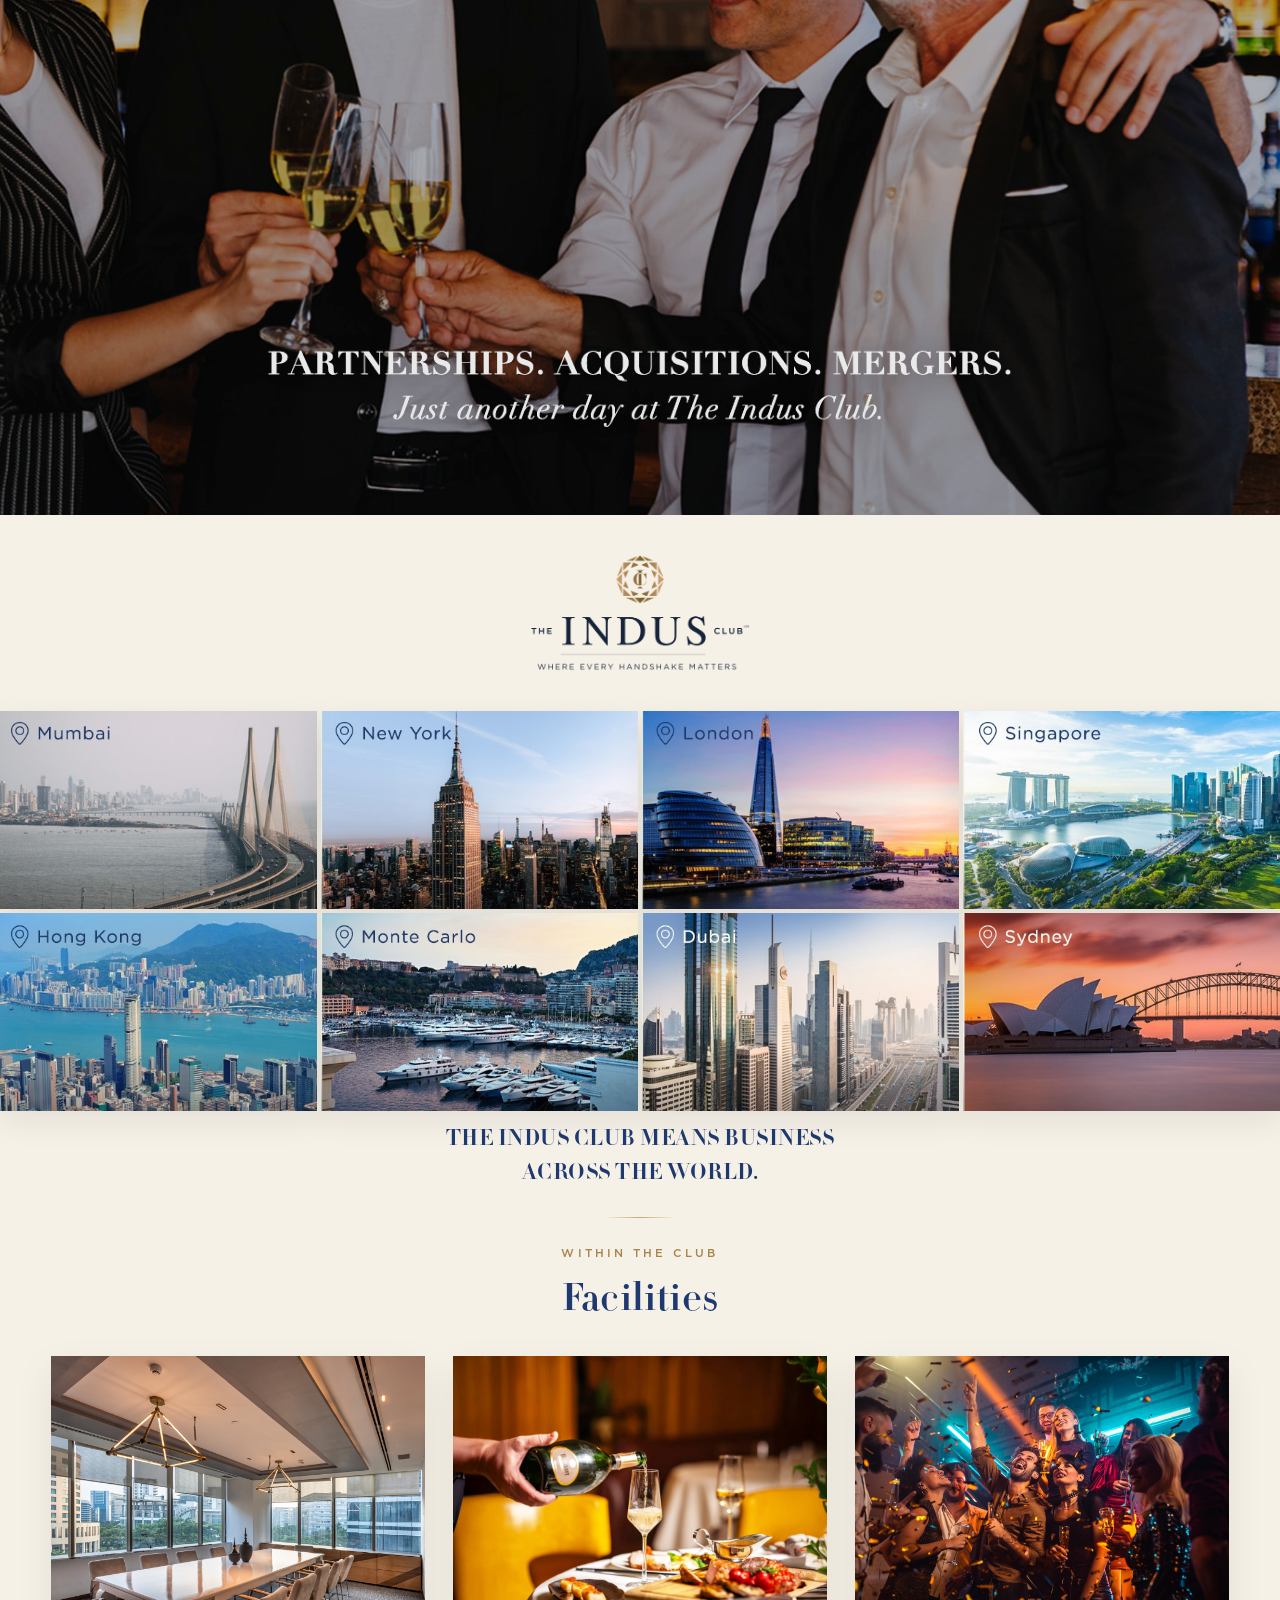
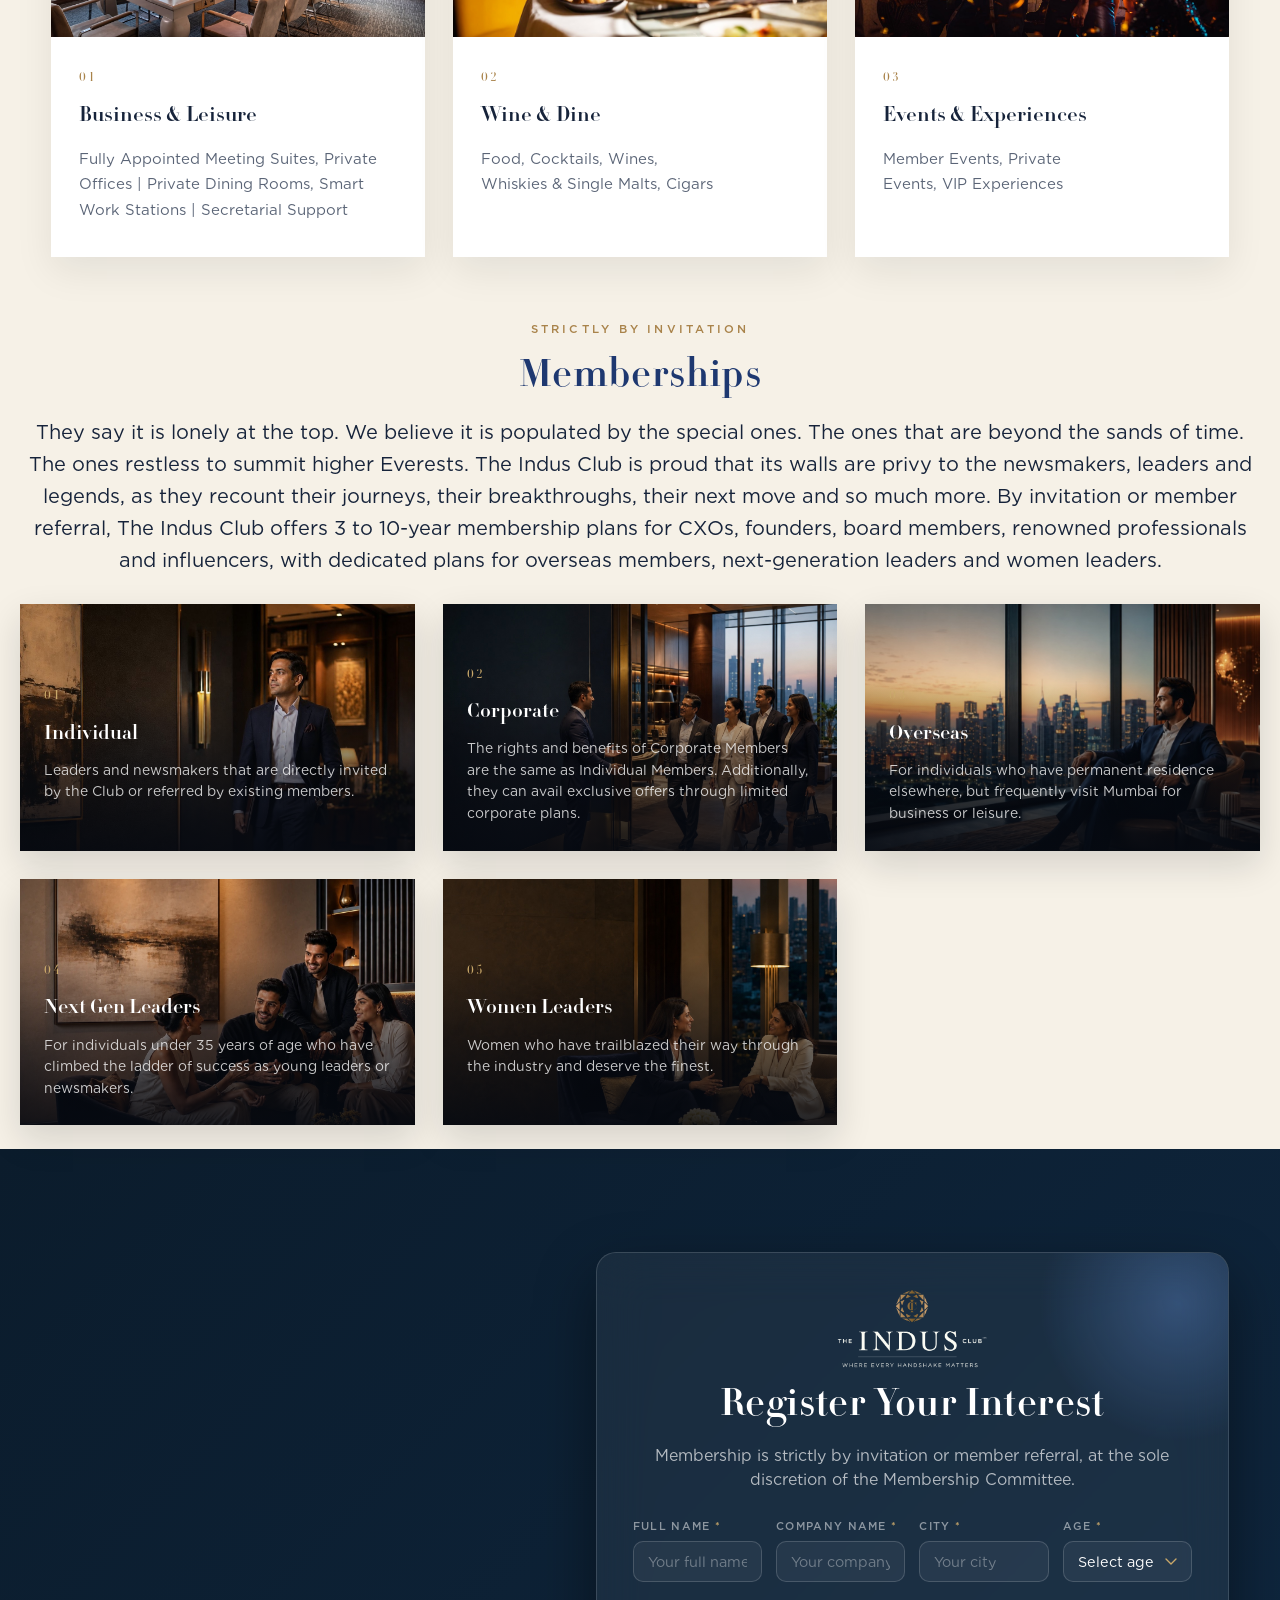
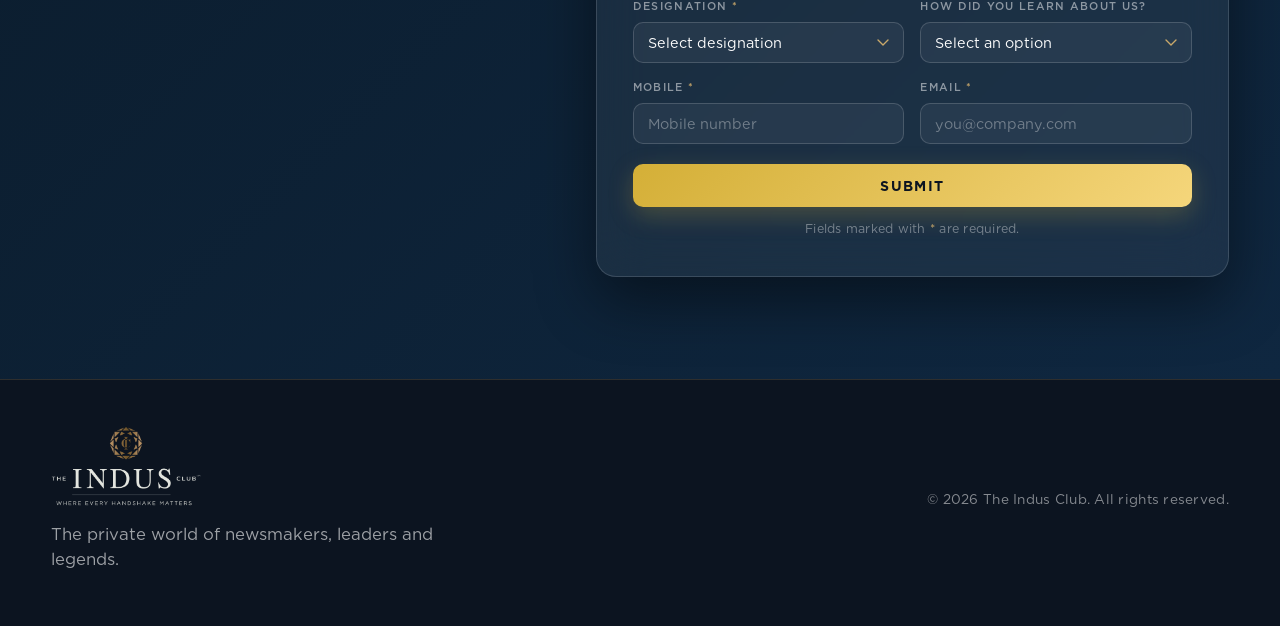
==== commit 540cf79d: "Add Register Your Interest CTA button to hero banner Co-Authored-By: Claude Sonnet 5 <noreply@anthro" ====
--- a/index.html
+++ b/index.html
@@ -18,12 +18,17 @@
 <main id="top">
 
   <!-- ============ 1. HERO — full width statement ============ -->
-  <section class="banner-section hero-section" aria-label="The Private World of Newsmakers, Leaders and Legends">
-    <div class="banner-media">
-      <img src="images/banner-1.jpg" alt="Lounge at The Indus Club" class="banner-img" loading="eager">
-    </div>
-    <div class="banner-scrim"></div>
-  </section>
+  <div class="hero-wrap">
+    <section class="banner-section hero-section" aria-label="The Private World of Newsmakers, Leaders and Legends">
+      <div class="banner-media">
+        <img src="images/banner-1.jpg" alt="Lounge at The Indus Club" class="banner-img" loading="eager">
+      </div>
+      <div class="banner-scrim"></div>
+    </section>
+    <div class="hero-cta-wrap">
+      <a href="#register" class="hero-cta">Register Your Interest</a>
+    </div>
+  </div>
 
   <!-- ============ 2. ABOUT US — content section ============ -->
   <section class="grid-section about-section" id="about" aria-label="About Us">
--- a/css/style.css
+++ b/css/style.css
@@ -114,6 +114,36 @@
 .banner-scrim{
   position:absolute; inset:0;
   background:linear-gradient(180deg, rgba(6,10,18,.02) 0%, rgba(6,10,18,0) 35%, rgba(6,10,18,.12) 100%);
+}
+.hero-wrap{ position:relative; }
+.hero-cta-wrap{
+  position:absolute;
+  left:0; right:0;
+  bottom:2.5%;
+  display:flex;
+  justify-content:center;
+  z-index:2;
+}
+.hero-cta{
+  display:inline-flex;
+  align-items:center;
+  justify-content:center;
+  padding:15px 42px;
+  border-radius:999px;
+  background:linear-gradient(135deg, #d4af37, #f5d67b);
+  color:var(--ink);
+  font-family:var(--sans);
+  font-weight:600;
+  font-size:.82rem;
+  letter-spacing:.16em;
+  text-transform:uppercase;
+  text-decoration:none;
+  box-shadow:0 8px 24px rgba(212,175,55,.32);
+  transition:transform .3s var(--ease), box-shadow .3s var(--ease);
+}
+.hero-cta:hover{
+  transform:translateY(-2px);
+  box-shadow:0 16px 32px rgba(201,168,106,.4);
 }
 
 /* ================= Section leads (eyebrow + title) ================= */
@@ -451,6 +481,8 @@
   .footer-copyright{ white-space:normal; }
   .banner-section{ height:auto; aspect-ratio:1920/970; min-height:200px; background:var(--ink); }
   .banner-img{ object-fit:cover; }
+  .hero-cta-wrap{ position:static; background:var(--ink); padding:18px 20px 22px; }
+  .hero-cta{ width:100%; }
   .tile-grid.locations-grid{ grid-template-columns:repeat(2, 1fr); gap:10px; }
   .mosaic-grid{ grid-template-columns:1fr; }
   .mosaic-tile[data-pos="dining"],
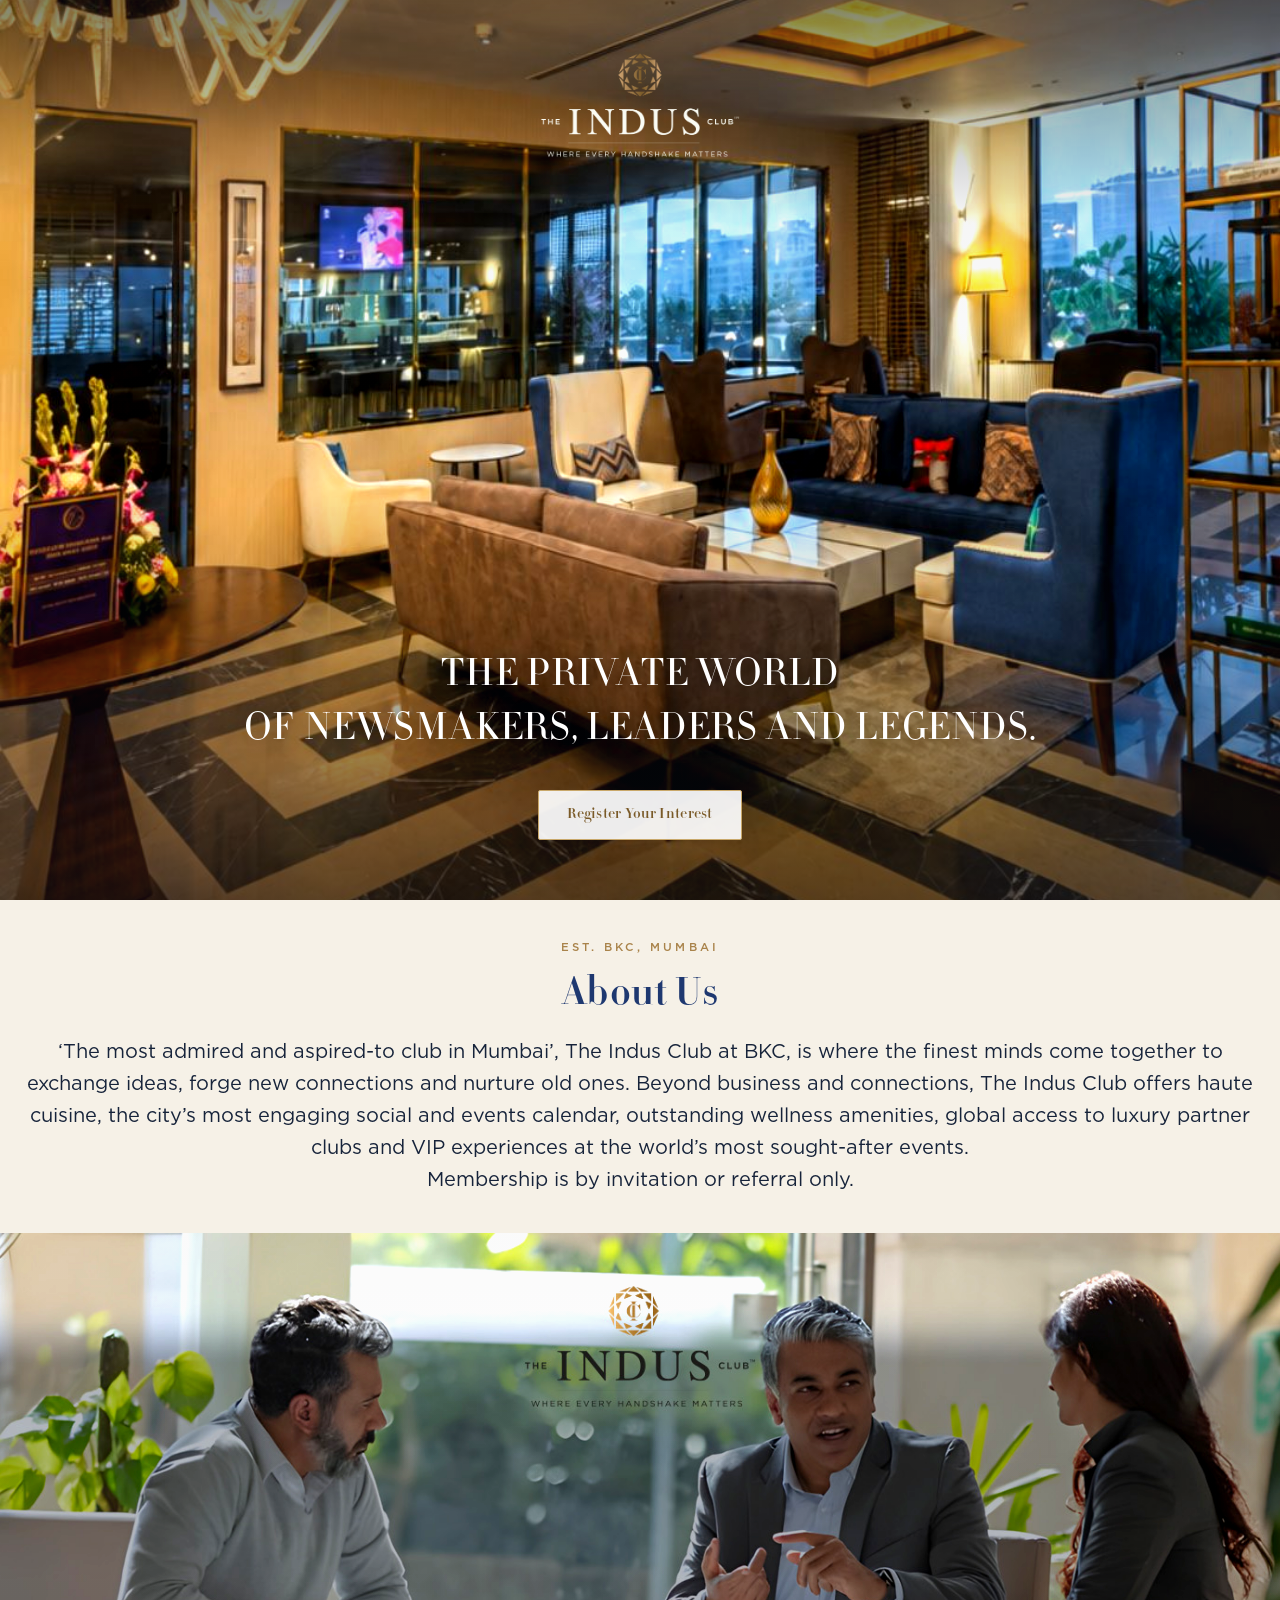
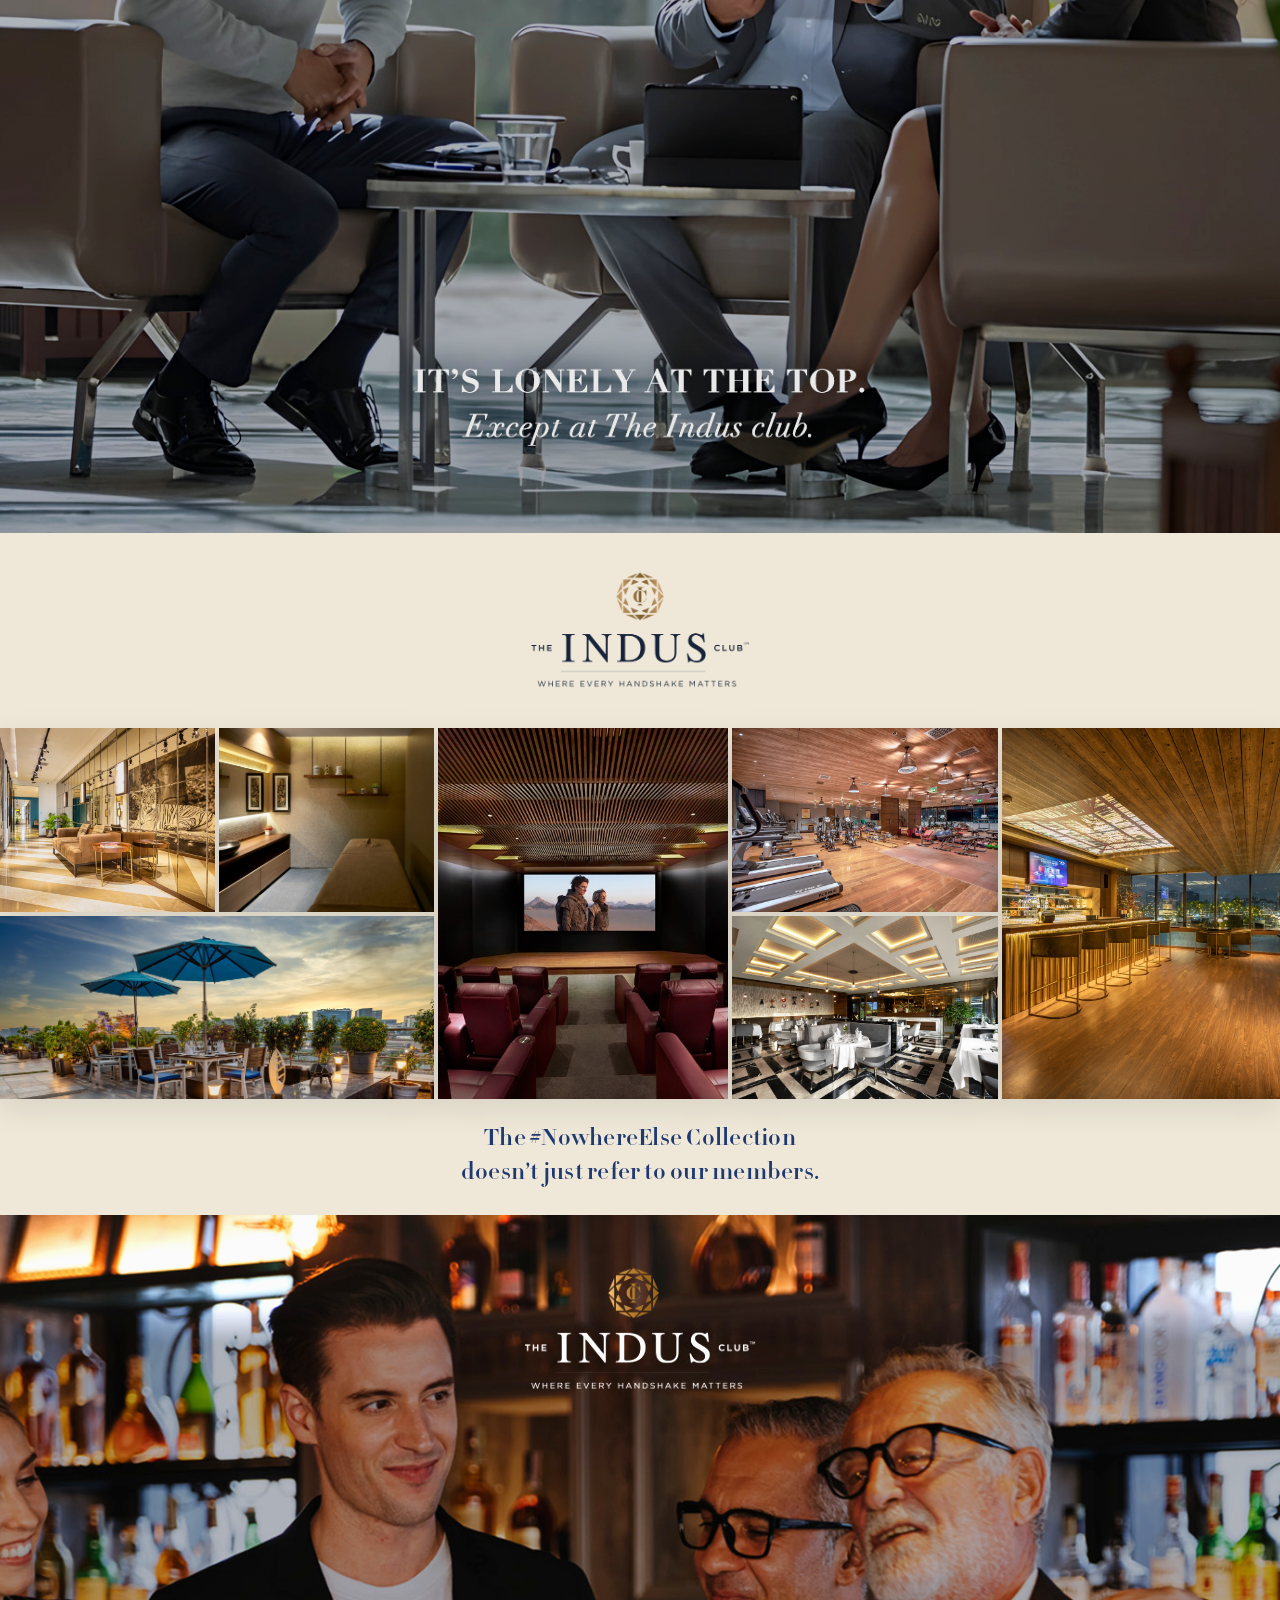
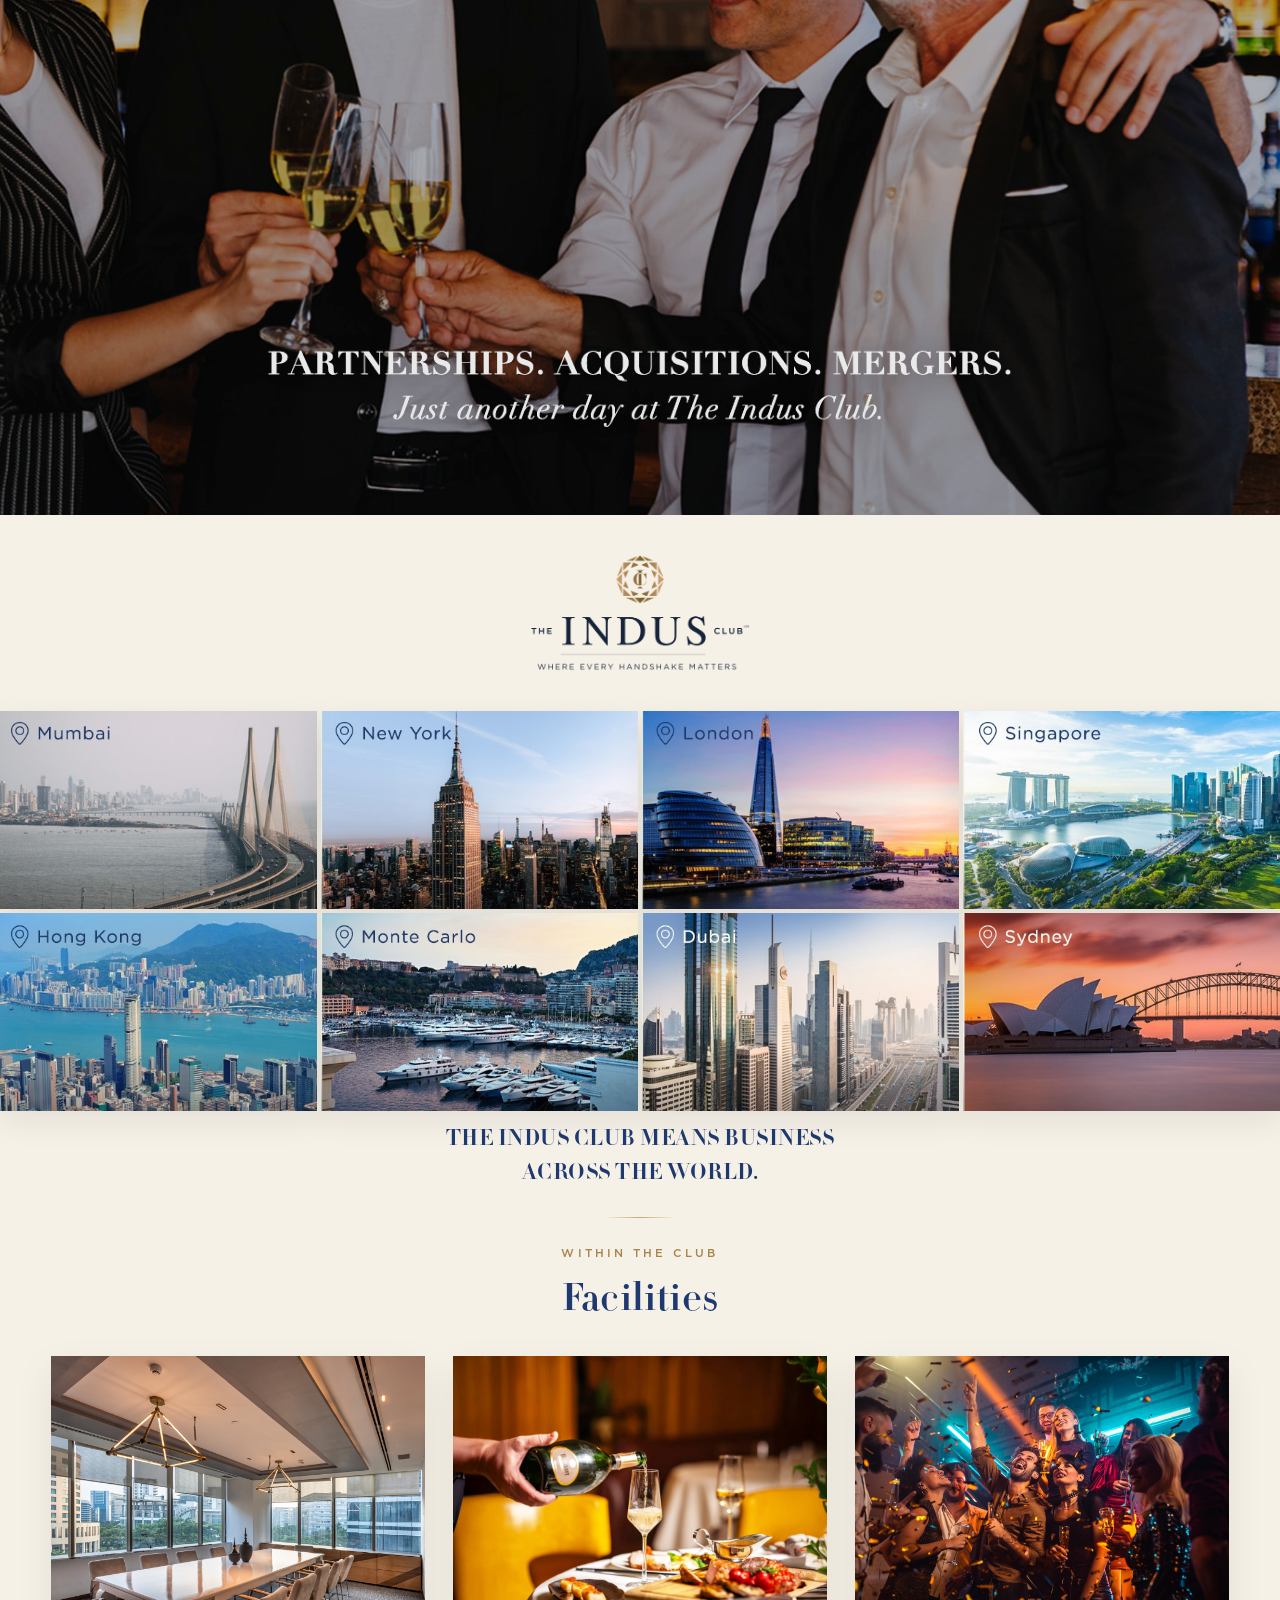
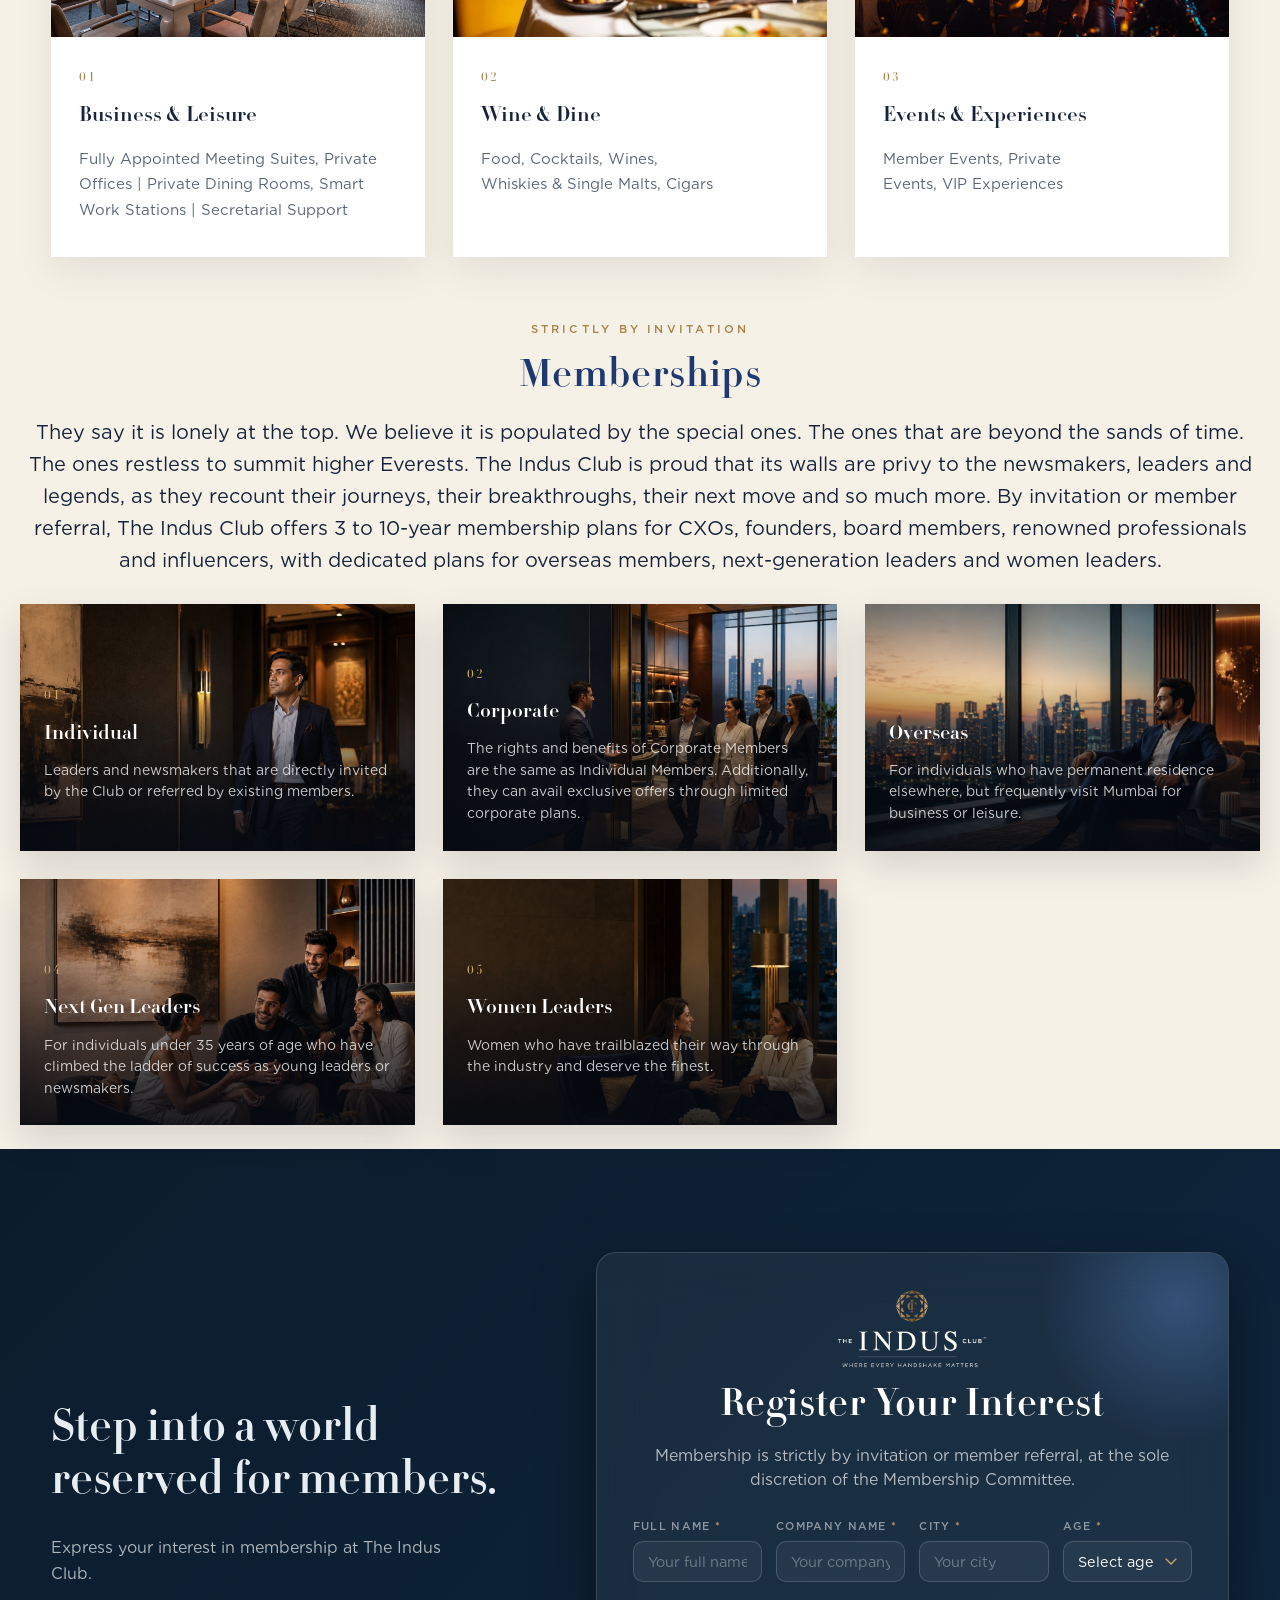
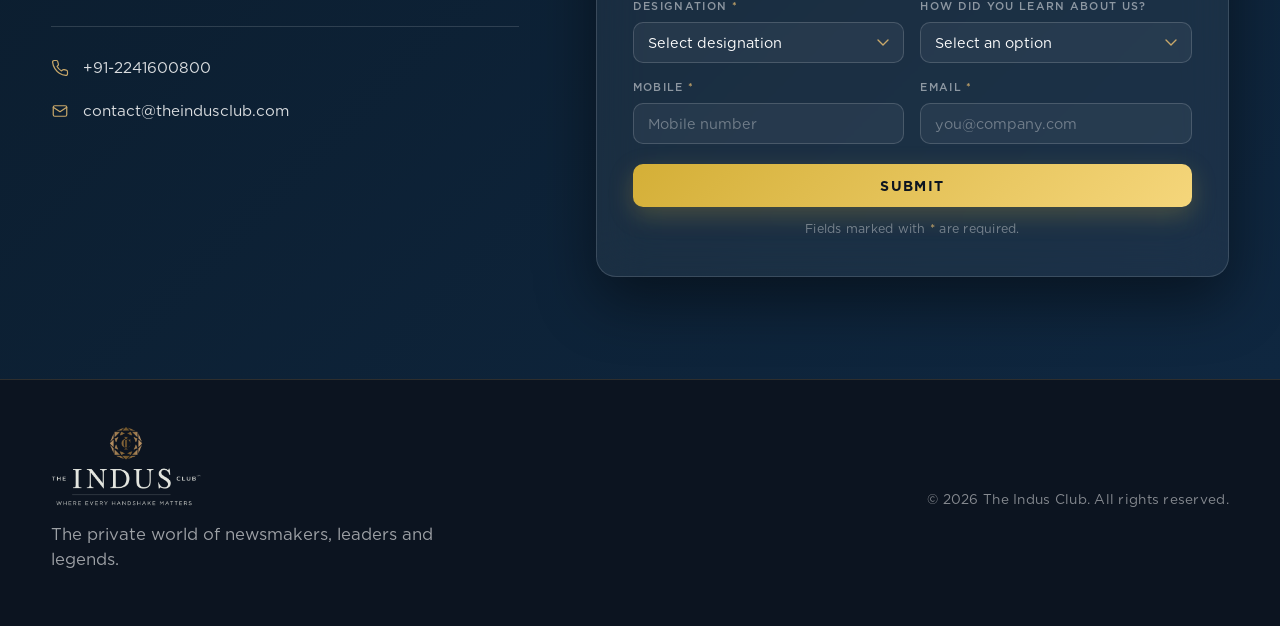
==== commit 191d2757: "Rebuild hero as clean photo with live text/logo overlay Use new text-free banner photos (desktop + d" ====
--- a/index.html
+++ b/index.html
@@ -18,17 +18,22 @@
 <main id="top">
 
   <!-- ============ 1. HERO — full width statement ============ -->
-  <div class="hero-wrap">
-    <section class="banner-section hero-section" aria-label="The Private World of Newsmakers, Leaders and Legends">
-      <div class="banner-media">
+  <section class="banner-section hero-section" aria-label="The Private World of Newsmakers, Leaders and Legends">
+    <div class="banner-media">
+      <picture>
+        <source media="(max-width: 640px)" srcset="images/banner-1-mobile.jpg">
         <img src="images/banner-1.jpg" alt="Lounge at The Indus Club" class="banner-img" loading="eager">
-      </div>
-      <div class="banner-scrim"></div>
-    </section>
-    <div class="hero-cta-wrap">
-      <a href="#register" class="hero-cta">Register Your Interest</a>
-    </div>
-  </div>
+      </picture>
+    </div>
+    <div class="banner-scrim"></div>
+    <div class="hero-content">
+      <img src="images/logo-full.png" alt="The Indus Club — Where Every Handshake Matters" class="hero-logo">
+      <div class="hero-bottom">
+        <h1 class="hero-title">The Private World<br>of Newsmakers, Leaders and Legends.</h1>
+        <a href="#register" class="hero-cta">Register Your Interest</a>
+      </div>
+    </div>
+  </section>
 
   <!-- ============ 2. ABOUT US — content section ============ -->
   <section class="grid-section about-section" id="about" aria-label="About Us">
--- a/css/style.css
+++ b/css/style.css
@@ -115,35 +115,63 @@
   position:absolute; inset:0;
   background:linear-gradient(180deg, rgba(6,10,18,.02) 0%, rgba(6,10,18,0) 35%, rgba(6,10,18,.12) 100%);
 }
-.hero-wrap{ position:relative; }
-.hero-cta-wrap{
-  position:absolute;
-  left:0; right:0;
-  bottom:2.5%;
+.hero-section .banner-scrim{
+  background:linear-gradient(180deg, rgba(6,10,18,.5) 0%, rgba(6,10,18,.04) 24%, rgba(6,10,18,0) 55%, rgba(6,10,18,.62) 100%);
+}
+.hero-content{
+  position:relative;
+  z-index:2;
+  width:100%;
+  height:100%;
   display:flex;
-  justify-content:center;
-  z-index:2;
+  flex-direction:column;
+  align-items:center;
+  justify-content:space-between;
+  padding:52px 24px 60px;
+  text-align:center;
+}
+.hero-logo{
+  width:min(200px, 46%);
+  height:auto;
+}
+.hero-bottom{
+  display:flex;
+  flex-direction:column;
+  align-items:center;
+  gap:32px;
+}
+.hero-title{
+  margin:0;
+  max-width:900px;
+  font-family:var(--serif);
+  font-weight:500;
+  color:#fff;
+  font-size:clamp(1.5rem, 3.4vw, 2.5rem);
+  line-height:1.35;
+  letter-spacing:.02em;
+  text-transform:uppercase;
+  text-shadow:0 2px 18px rgba(0,0,0,.45);
 }
 .hero-cta{
   display:inline-flex;
   align-items:center;
   justify-content:center;
-  padding:15px 42px;
-  border-radius:999px;
-  background:linear-gradient(135deg, #d4af37, #f5d67b);
-  color:var(--ink);
-  font-family:var(--sans);
+  padding:12px 28px;
+  border-radius:2px;
+  background:rgba(255,255,255,.92);
+  border:1.5px solid var(--gold);
+  color:#7a5a28;
+  font-family:var(--serif);
   font-weight:600;
-  font-size:.82rem;
-  letter-spacing:.16em;
-  text-transform:uppercase;
+  font-size:.92rem;
+  letter-spacing:.02em;
   text-decoration:none;
-  box-shadow:0 8px 24px rgba(212,175,55,.32);
-  transition:transform .3s var(--ease), box-shadow .3s var(--ease);
+  transition:background .3s var(--ease), transform .3s var(--ease), box-shadow .3s var(--ease);
 }
 .hero-cta:hover{
+  background:#fff;
   transform:translateY(-2px);
-  box-shadow:0 16px 32px rgba(201,168,106,.4);
+  box-shadow:0 12px 28px rgba(0,0,0,.18);
 }
 
 /* ================= Section leads (eyebrow + title) ================= */
@@ -480,9 +508,12 @@
   .footer-inner{ flex-direction:column; align-items:flex-start; text-align:left; }
   .footer-copyright{ white-space:normal; }
   .banner-section{ height:auto; aspect-ratio:1920/970; min-height:200px; background:var(--ink); }
+  .banner-section.hero-section{ aspect-ratio:1080/1920; max-height:none; }
   .banner-img{ object-fit:cover; }
-  .hero-cta-wrap{ position:static; background:var(--ink); padding:18px 20px 22px; }
-  .hero-cta{ width:100%; }
+  .hero-content{ padding:36px 20px 44px; }
+  .hero-logo{ width:56%; }
+  .hero-bottom{ gap:22px; }
+  .hero-title{ font-size:1.5rem; }
   .tile-grid.locations-grid{ grid-template-columns:repeat(2, 1fr); gap:10px; }
   .mosaic-grid{ grid-template-columns:1fr; }
   .mosaic-tile[data-pos="dining"],
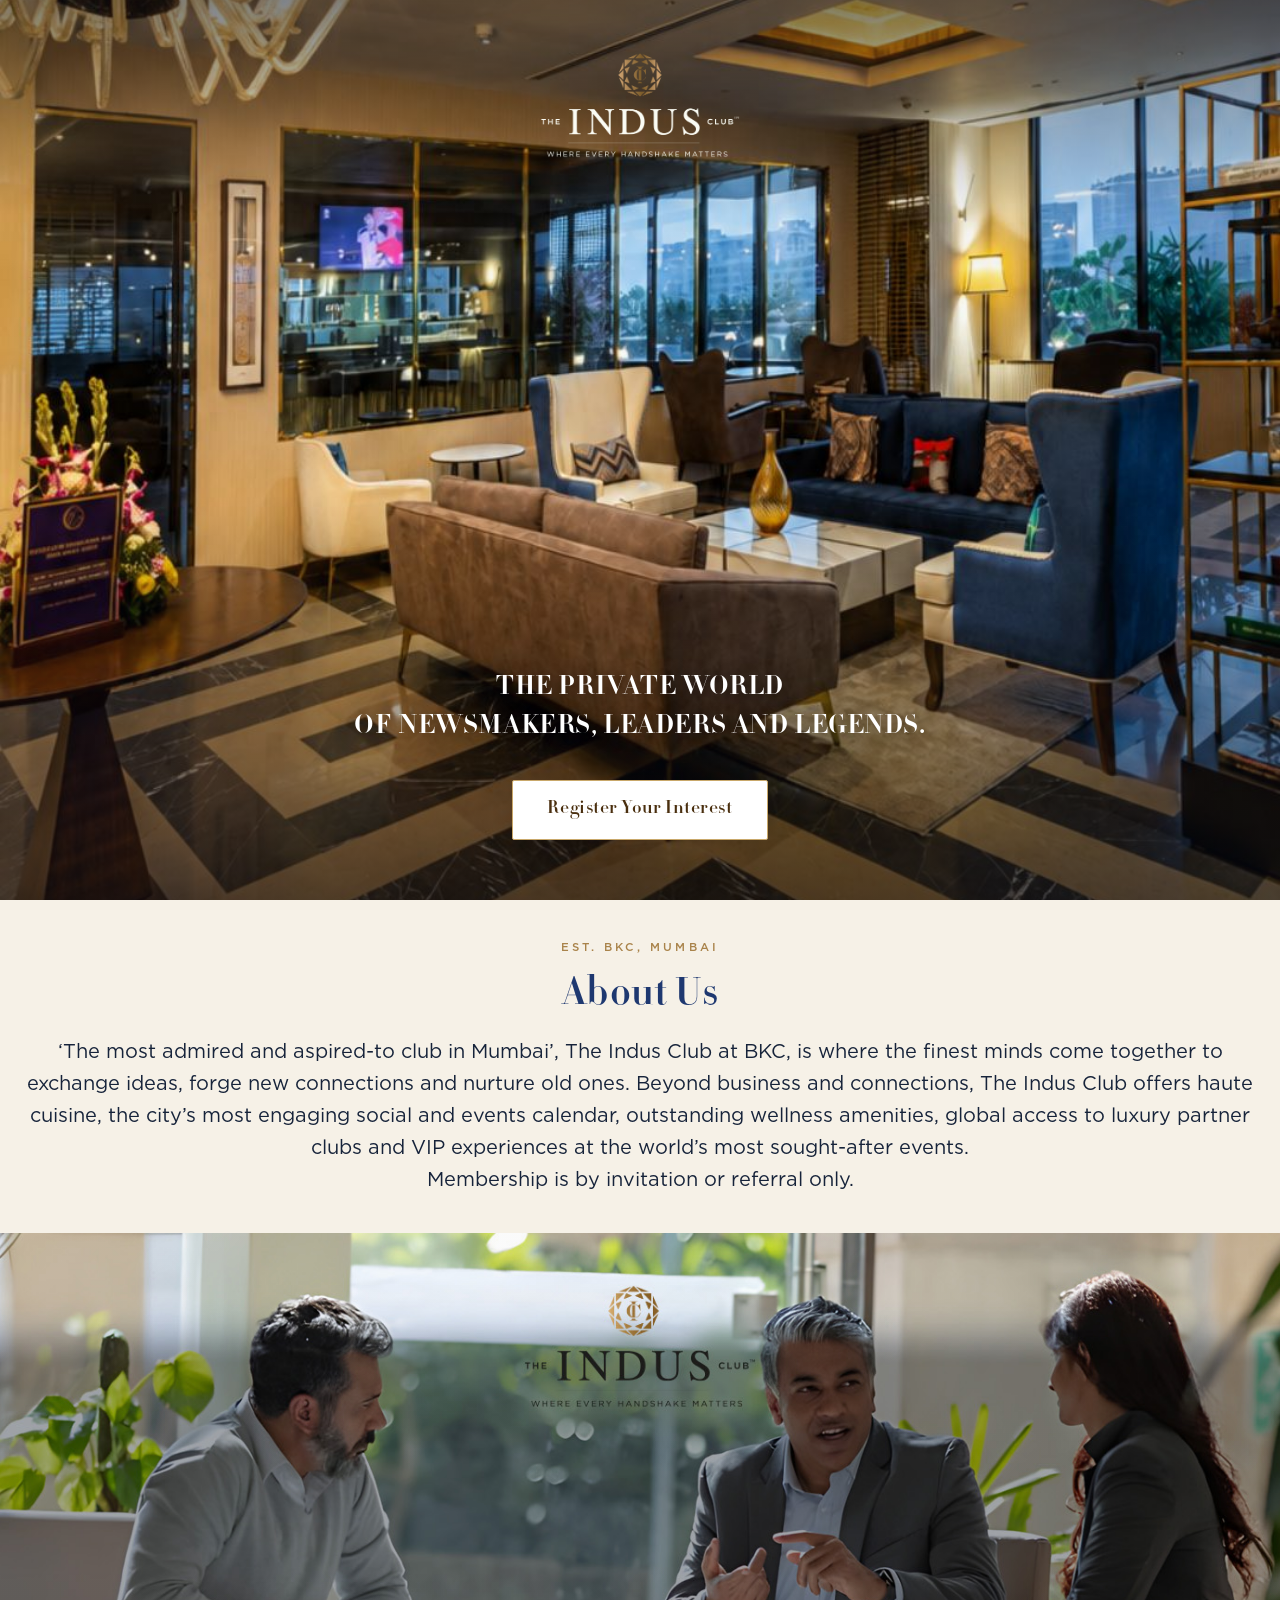
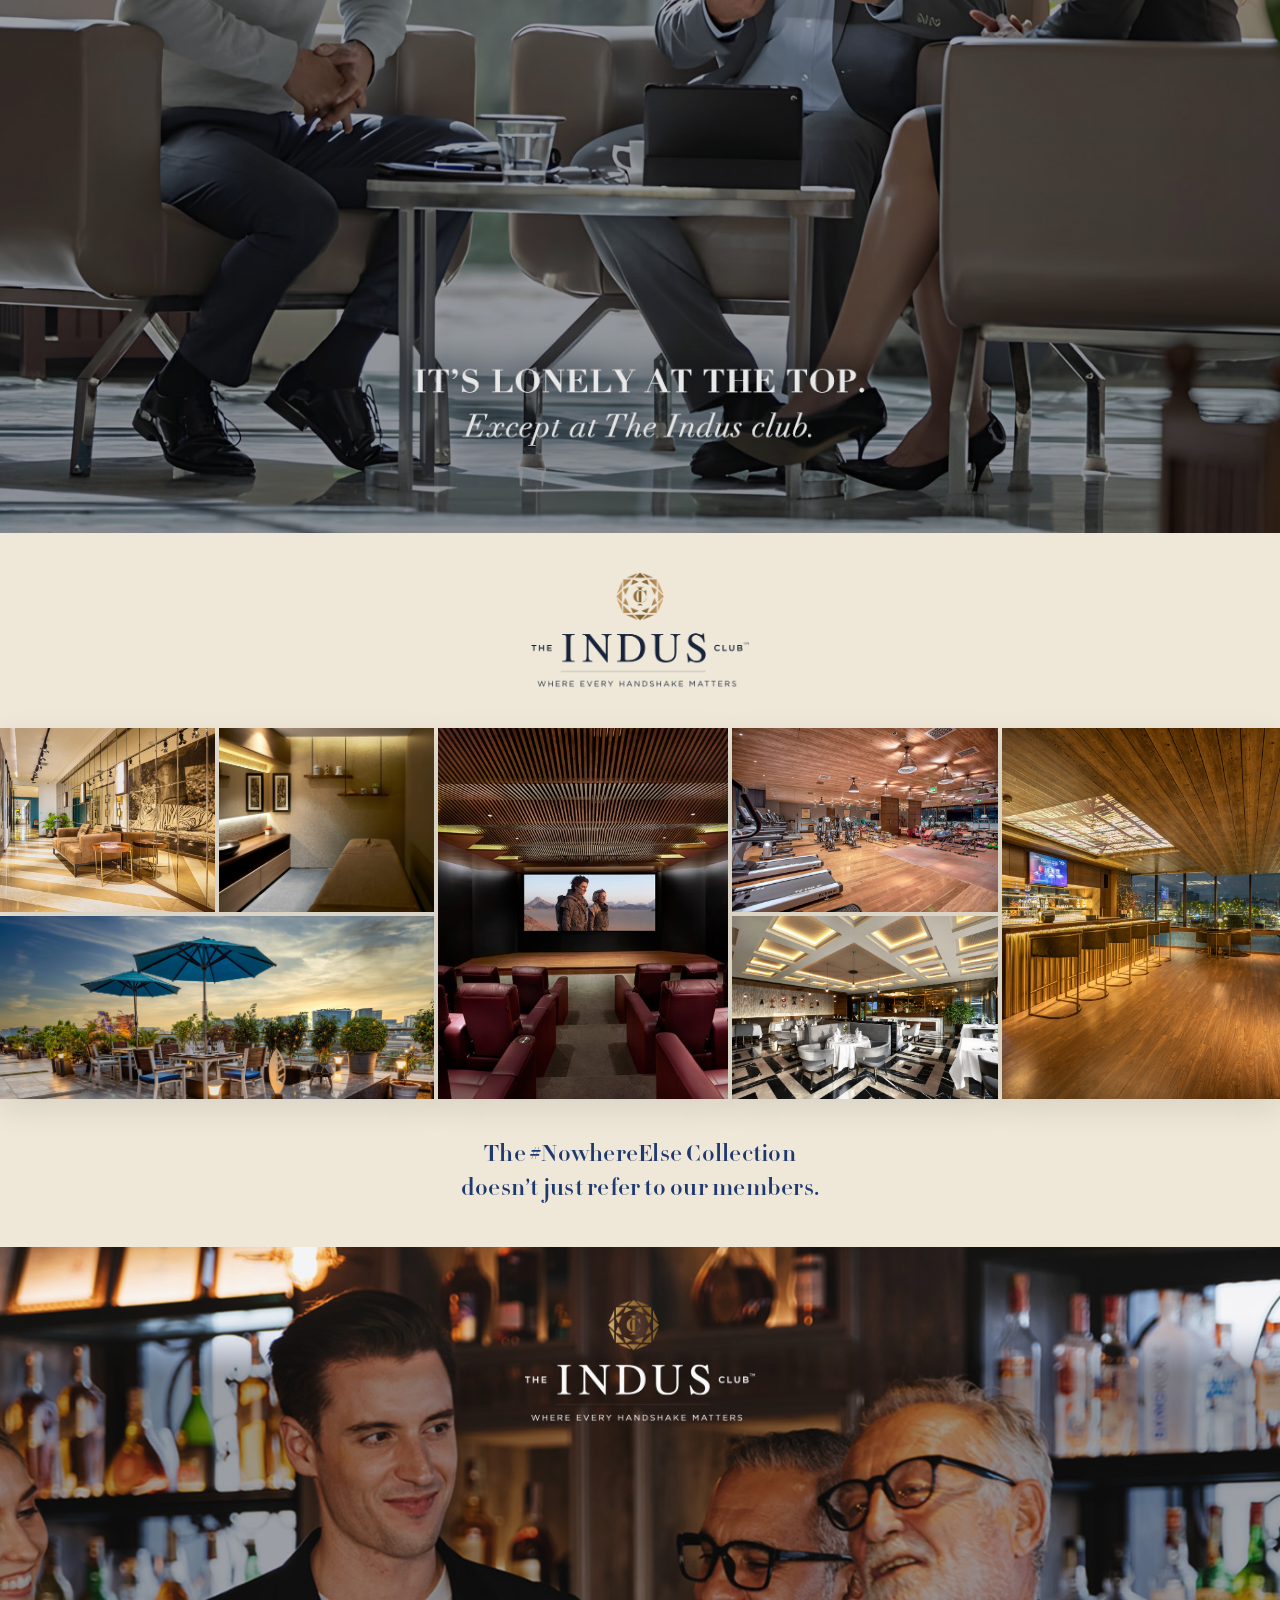
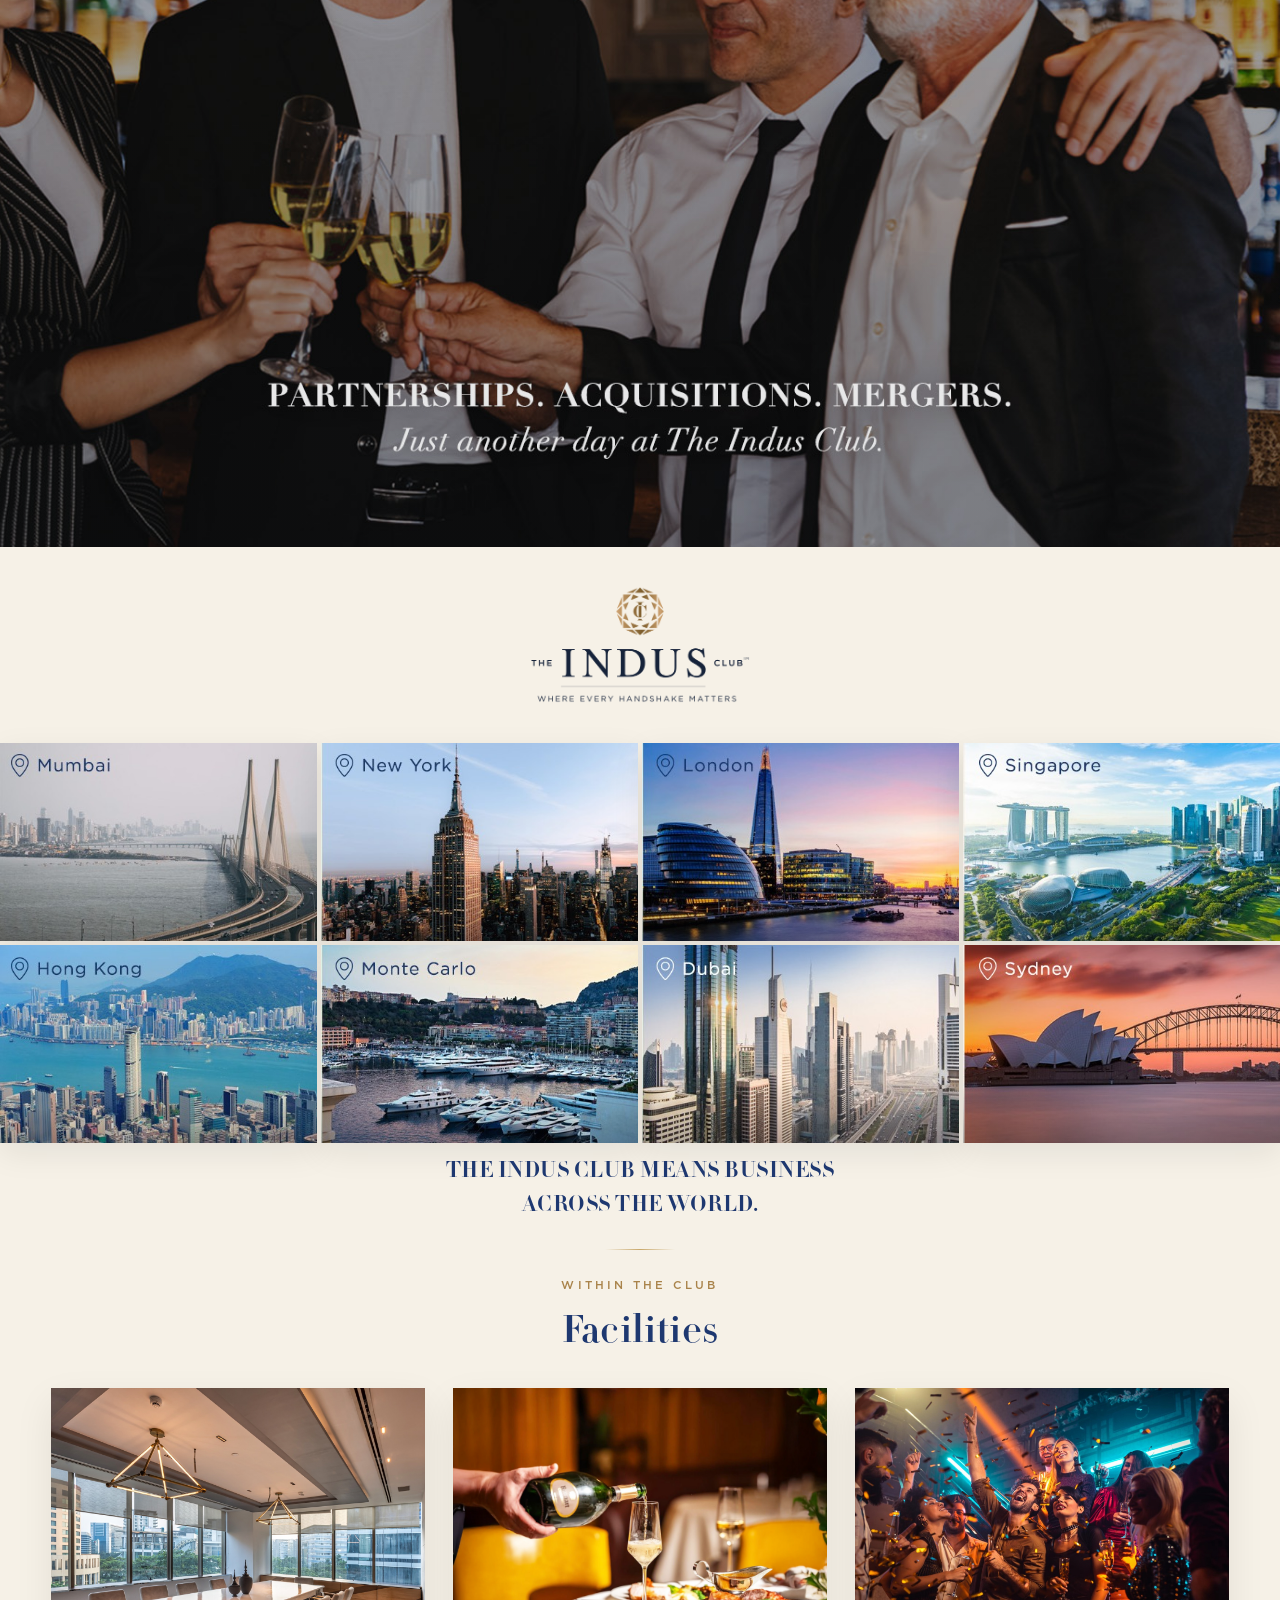
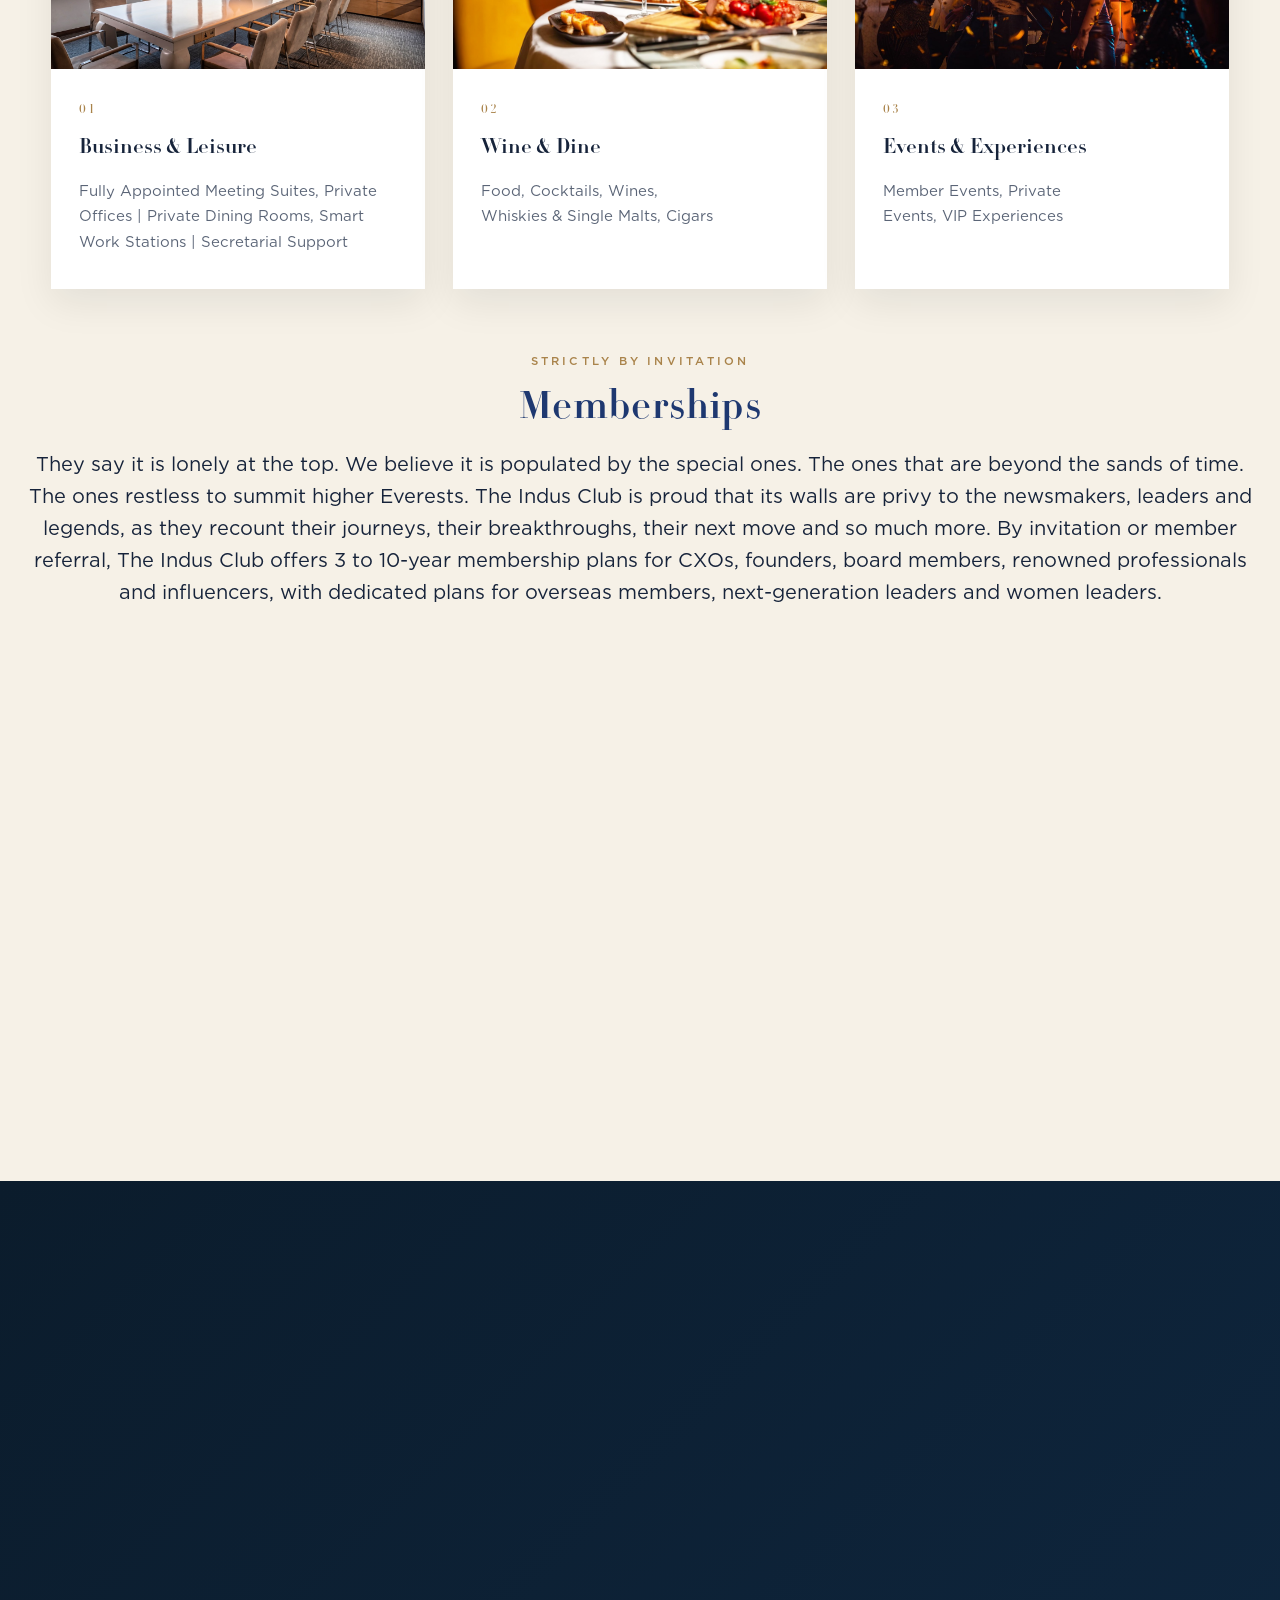
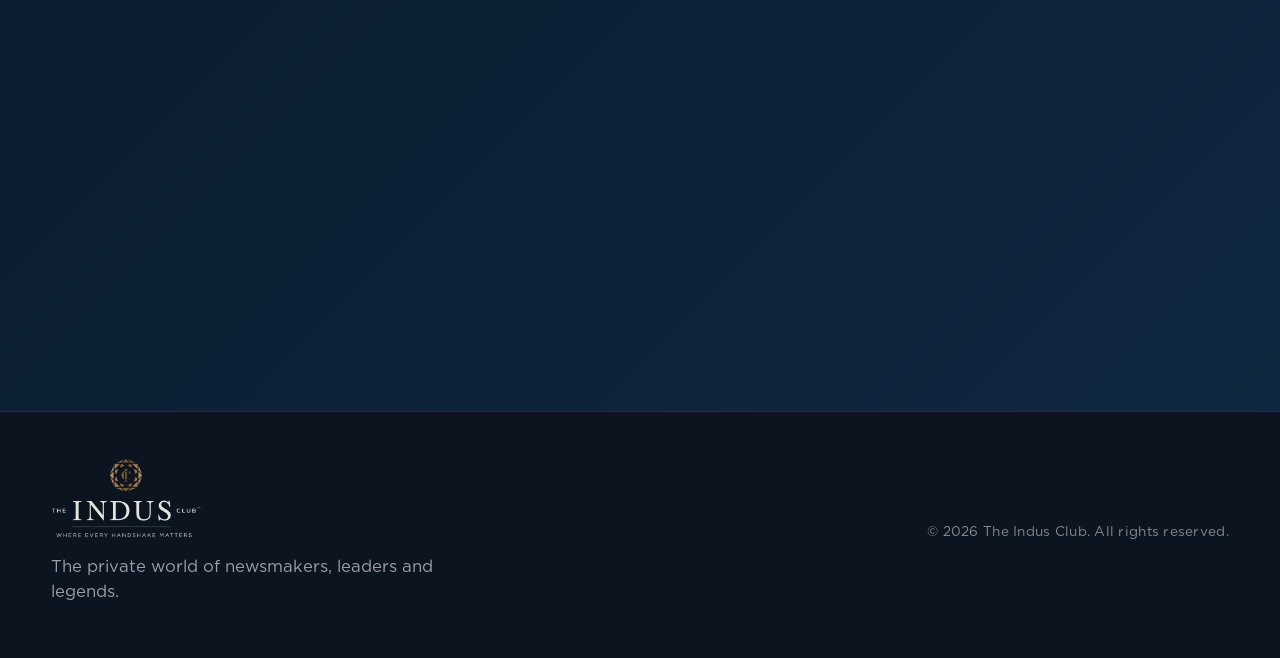
==== commit 8d47eb31: "Add cache-busting version to script tag js/script.js had no version query string, so browsers with a" ====
--- a/index.html
+++ b/index.html
@@ -333,6 +333,6 @@
 
 <a href="#top" class="back-to-top" id="backToTop" aria-label="Back to top">&#8593;</a>
 
-<script src="js/script.js"></script>
+<script src="js/script.js?v=2"></script>
 </body>
 </html>
--- a/css/style.css
+++ b/css/style.css
@@ -109,7 +109,6 @@
 .banner-media{ position:absolute; inset:0; }
 .banner-img{
   width:100%; height:100%; object-fit:cover; object-position:center;
-  filter:brightness(1.1) contrast(1.06) saturate(1.15);
 }
 .banner-scrim{
   position:absolute; inset:0;
@@ -144,9 +143,9 @@
   margin:0;
   max-width:900px;
   font-family:var(--serif);
-  font-weight:500;
+  font-weight:700;
   color:#fff;
-  font-size:clamp(1.5rem, 3.4vw, 2.5rem);
+  font-size:clamp(1.1rem, 2.4vw, 1.8rem);
   line-height:1.35;
   letter-spacing:.02em;
   text-transform:uppercase;
@@ -156,15 +155,15 @@
   display:inline-flex;
   align-items:center;
   justify-content:center;
-  padding:12px 28px;
+  padding:14px 34px;
   border-radius:2px;
-  background:rgba(255,255,255,.92);
+  background:#fff;
   border:1.5px solid var(--gold);
-  color:#7a5a28;
+  color:#4a2f0f;
   font-family:var(--serif);
-  font-weight:600;
-  font-size:.92rem;
-  letter-spacing:.02em;
+  font-weight:900;
+  font-size:1.15rem;
+  letter-spacing:.03em;
   text-decoration:none;
   transition:background .3s var(--ease), transform .3s var(--ease), box-shadow .3s var(--ease);
 }
@@ -210,7 +209,7 @@
   color:#1e3870;
   font-size:clamp(1.35rem, 1.9vw, 1.7rem);
 }
-#gallery .lead-title-after{ margin-top:24px; padding-bottom:24px; }
+#gallery .lead-title-after{ margin-top:40px; padding-bottom:40px; }
 #locations .lead-title-after{ padding-bottom:8px; }
 #gallery{ padding-bottom:0; }
 .lead-title-caps{ text-transform:uppercase; font-weight:700; letter-spacing:.02em; }
@@ -315,12 +314,14 @@
 .membership-tiers-section{ background:var(--cream); padding-top:clamp(16px,2vw,24px); padding-bottom:clamp(16px,2vw,24px); }
 .membership-tiers-section .section-lead{ max-width:1040px; }
 .tile-grid.tier-grid{
-  display:grid;
-  grid-template-columns:repeat(3, 1fr);
+  display:flex;
+  flex-wrap:wrap;
+  justify-content:center;
   gap:28px;
 }
 .tier-card{
   position:relative; overflow:hidden; margin:0;
+  flex:0 1 calc((100% - 56px)/3);
   aspect-ratio:16/10;
   box-shadow:0 14px 34px rgba(15,20,30,.14);
 }
@@ -500,7 +501,7 @@
   .mosaic-tile[data-pos="boardroom"]{ grid-column:1; grid-row:auto; }
   .mosaic-tile[data-pos="rooftop"]{ grid-column:2; grid-row:auto; }
   .mosaic-tile[data-pos="cocktail"]{ grid-column:1 / span 2; grid-row:auto; aspect-ratio:16/9; }
-  .tile-grid.tier-grid{ grid-template-columns:repeat(2, 1fr); }
+  .tile-grid.tier-grid .tier-card{ flex-basis:calc((100% - 28px)/2); }
 }
 
 @media (max-width: 640px){
@@ -513,7 +514,7 @@
   .hero-content{ padding:36px 20px 44px; }
   .hero-logo{ width:56%; }
   .hero-bottom{ gap:22px; }
-  .hero-title{ font-size:1.5rem; }
+  .hero-title{ font-size:1.1rem; }
   .tile-grid.locations-grid{ grid-template-columns:repeat(2, 1fr); gap:10px; }
   .mosaic-grid{ grid-template-columns:1fr; }
   .mosaic-tile[data-pos="dining"],
@@ -523,7 +524,7 @@
   .mosaic-tile[data-pos="boardroom"],
   .mosaic-tile[data-pos="rooftop"],
   .mosaic-tile[data-pos="cocktail"]{ grid-column:1; aspect-ratio:4/3; }
-  .tile-grid.tier-grid{ grid-template-columns:1fr; }
+  .tile-grid.tier-grid .tier-card{ flex-basis:100%; }
   .form-row{ grid-template-columns:1fr; gap:20px; }
   .back-to-top{ width:40px; height:40px; right:16px; bottom:16px; }
 }
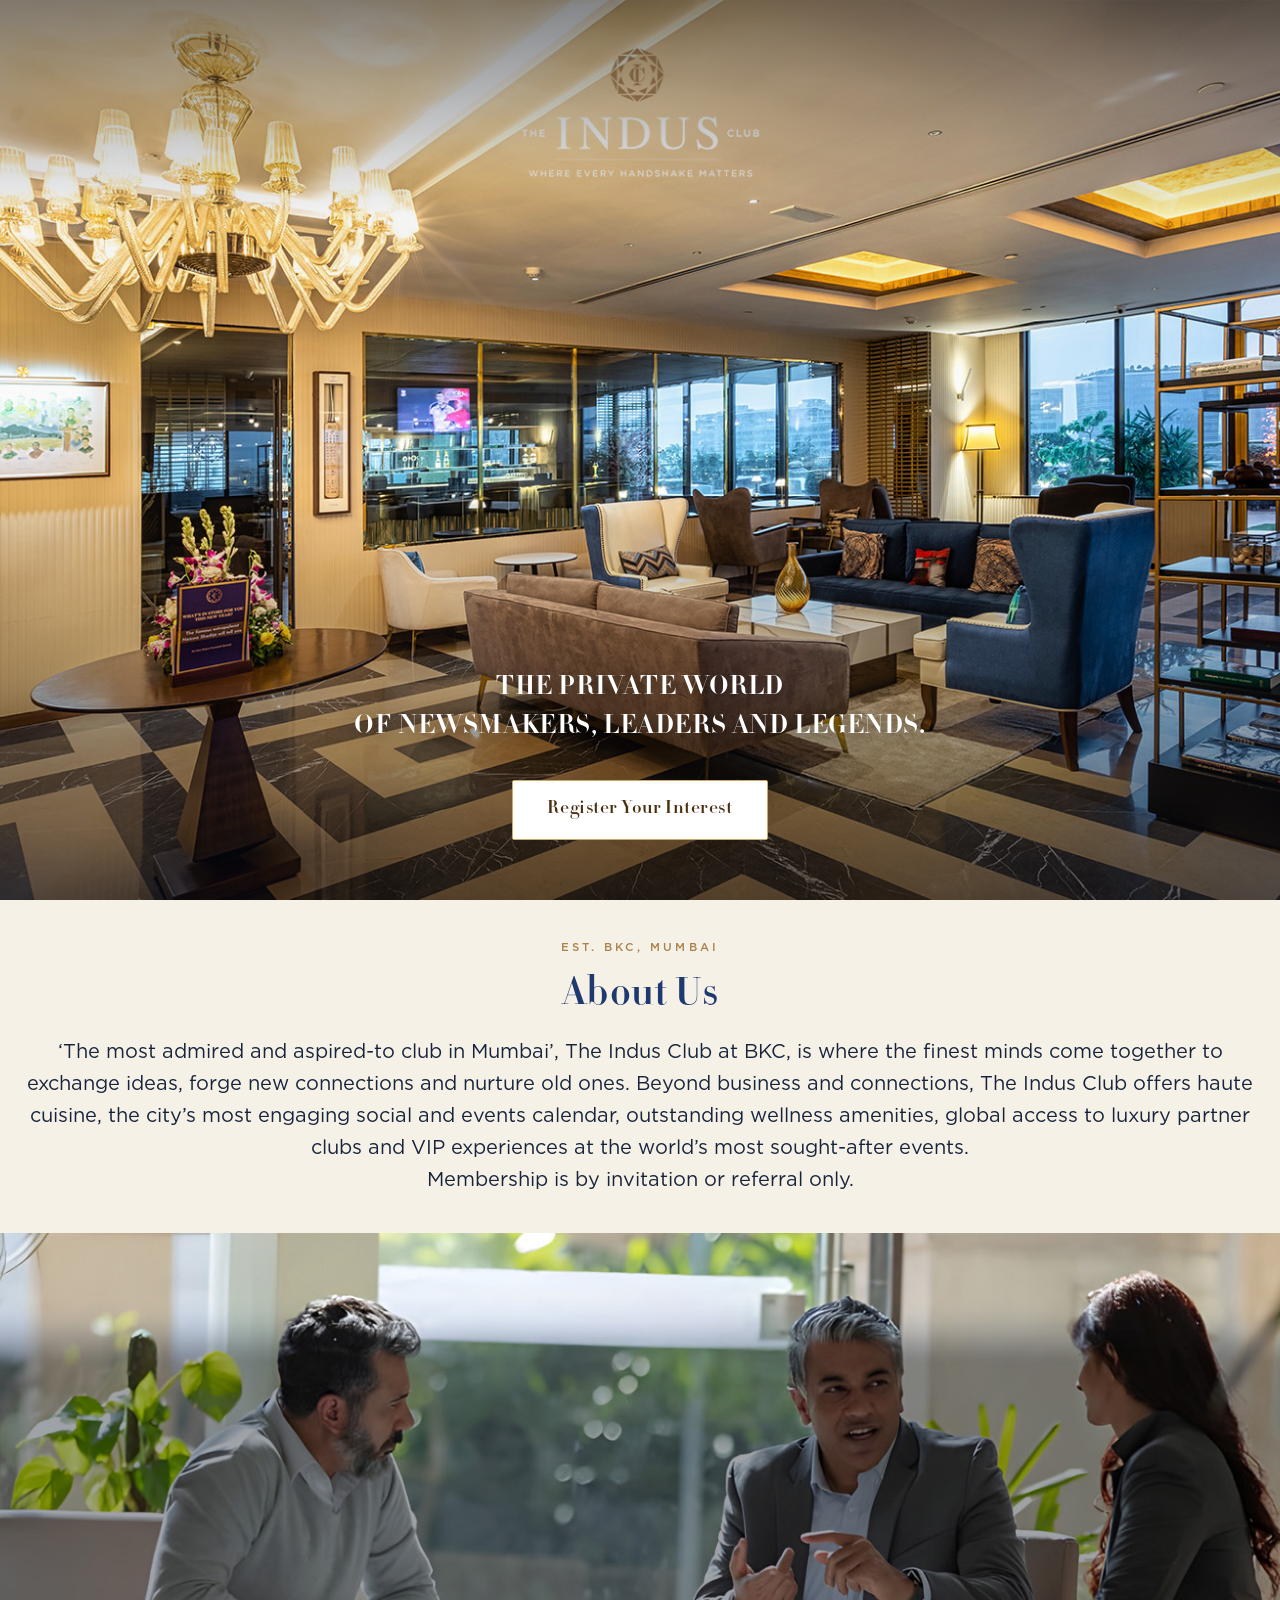
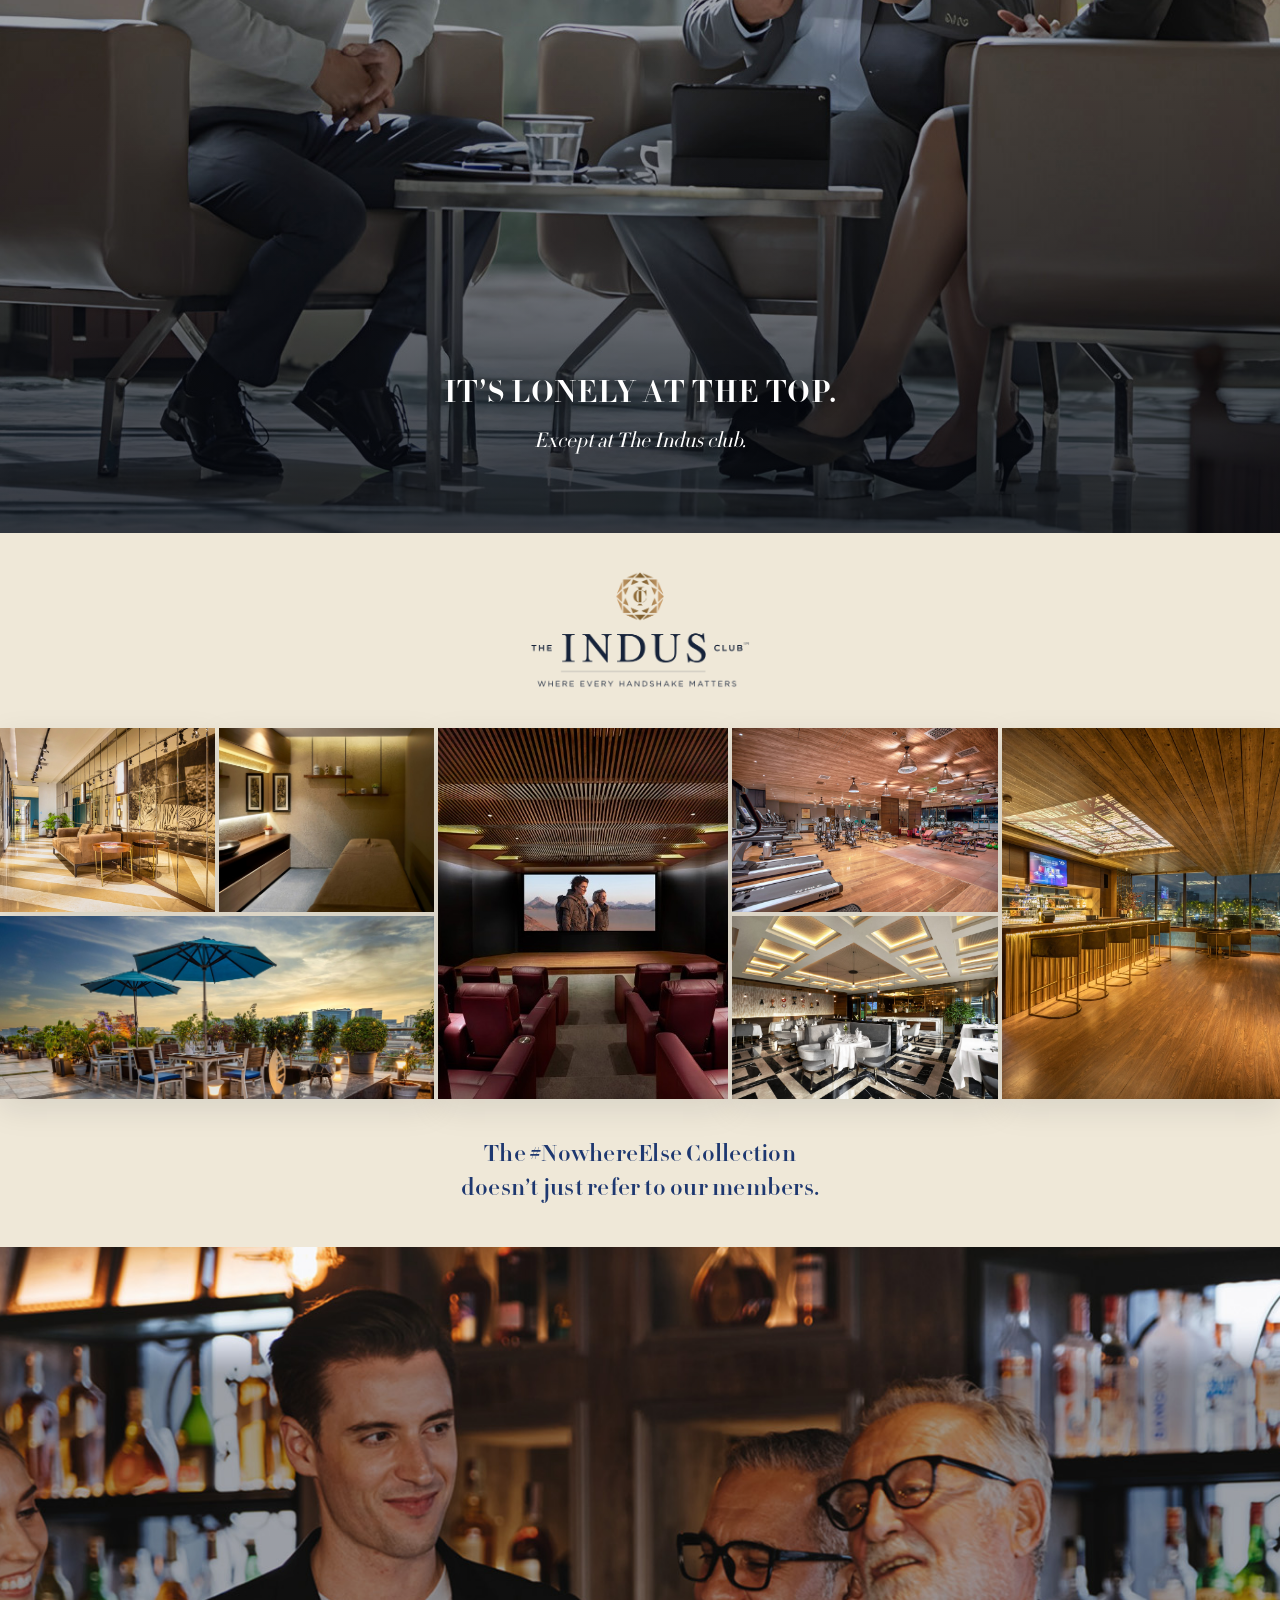
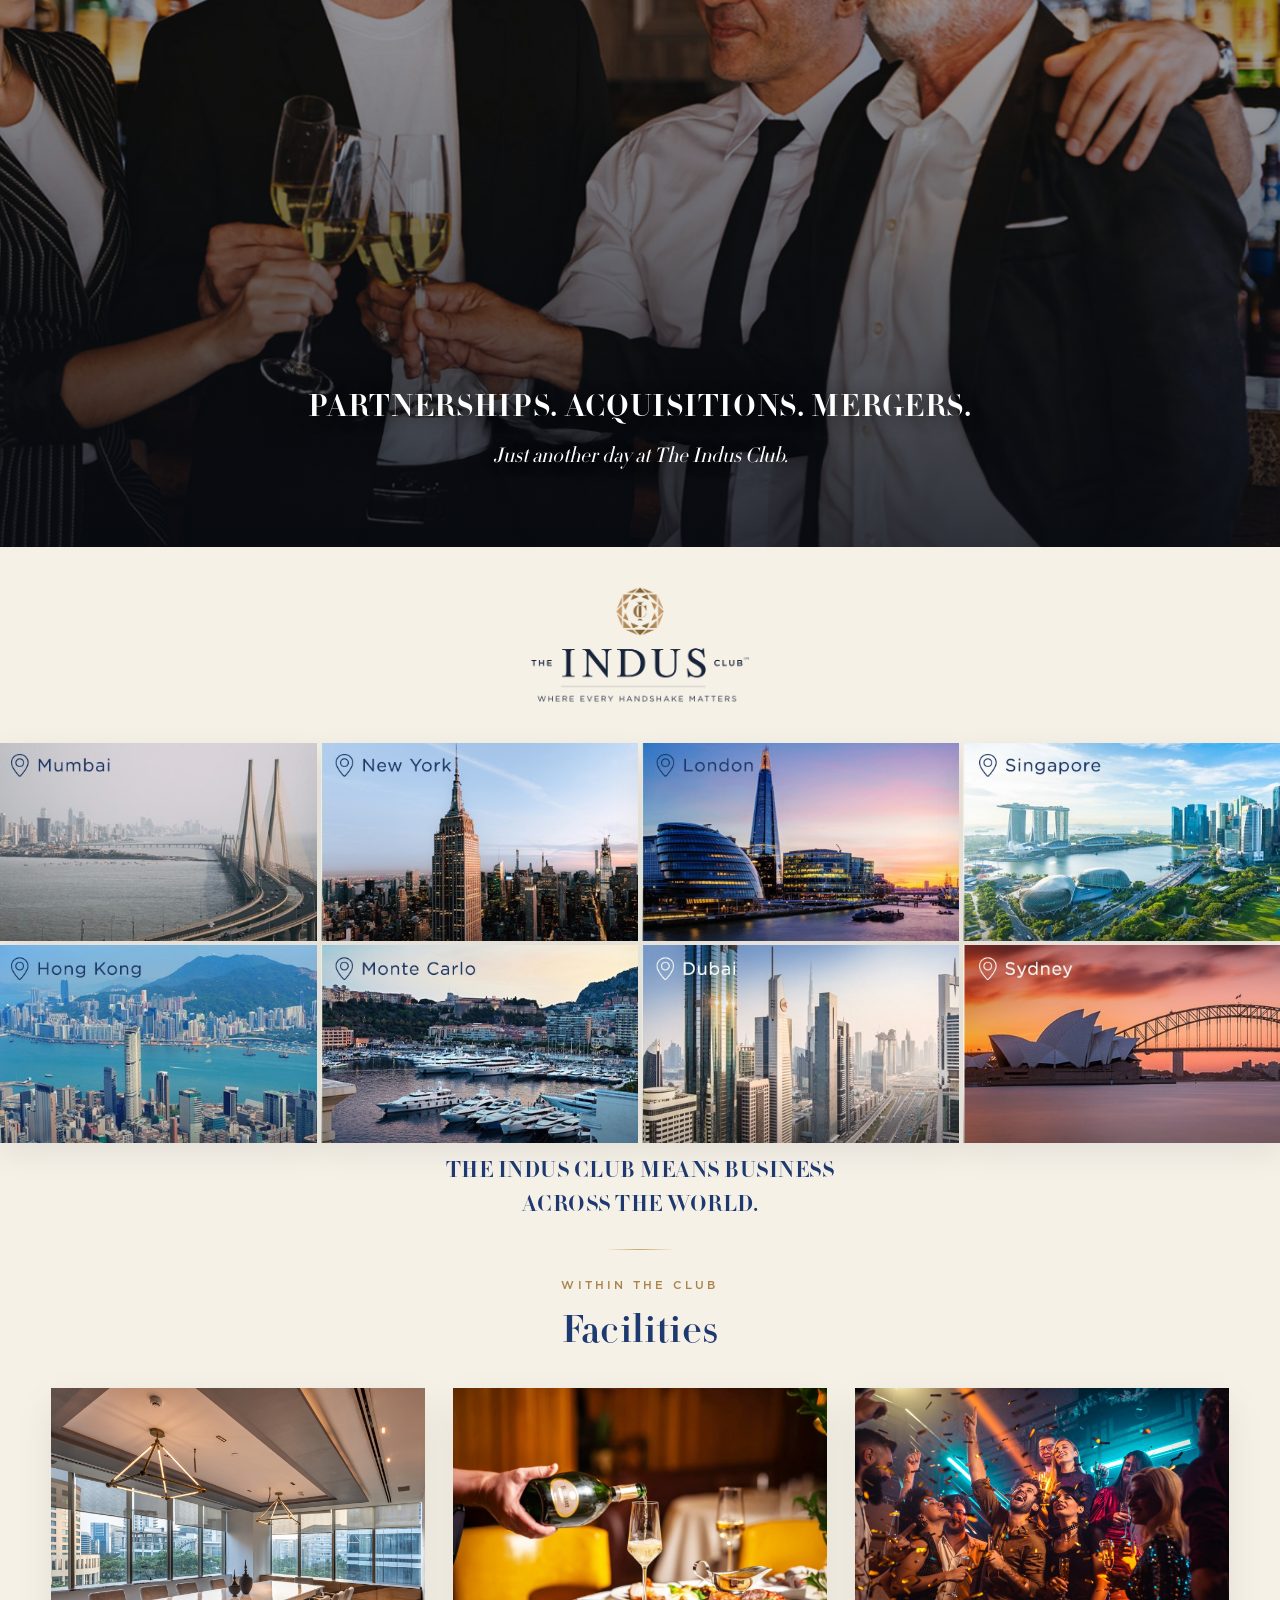
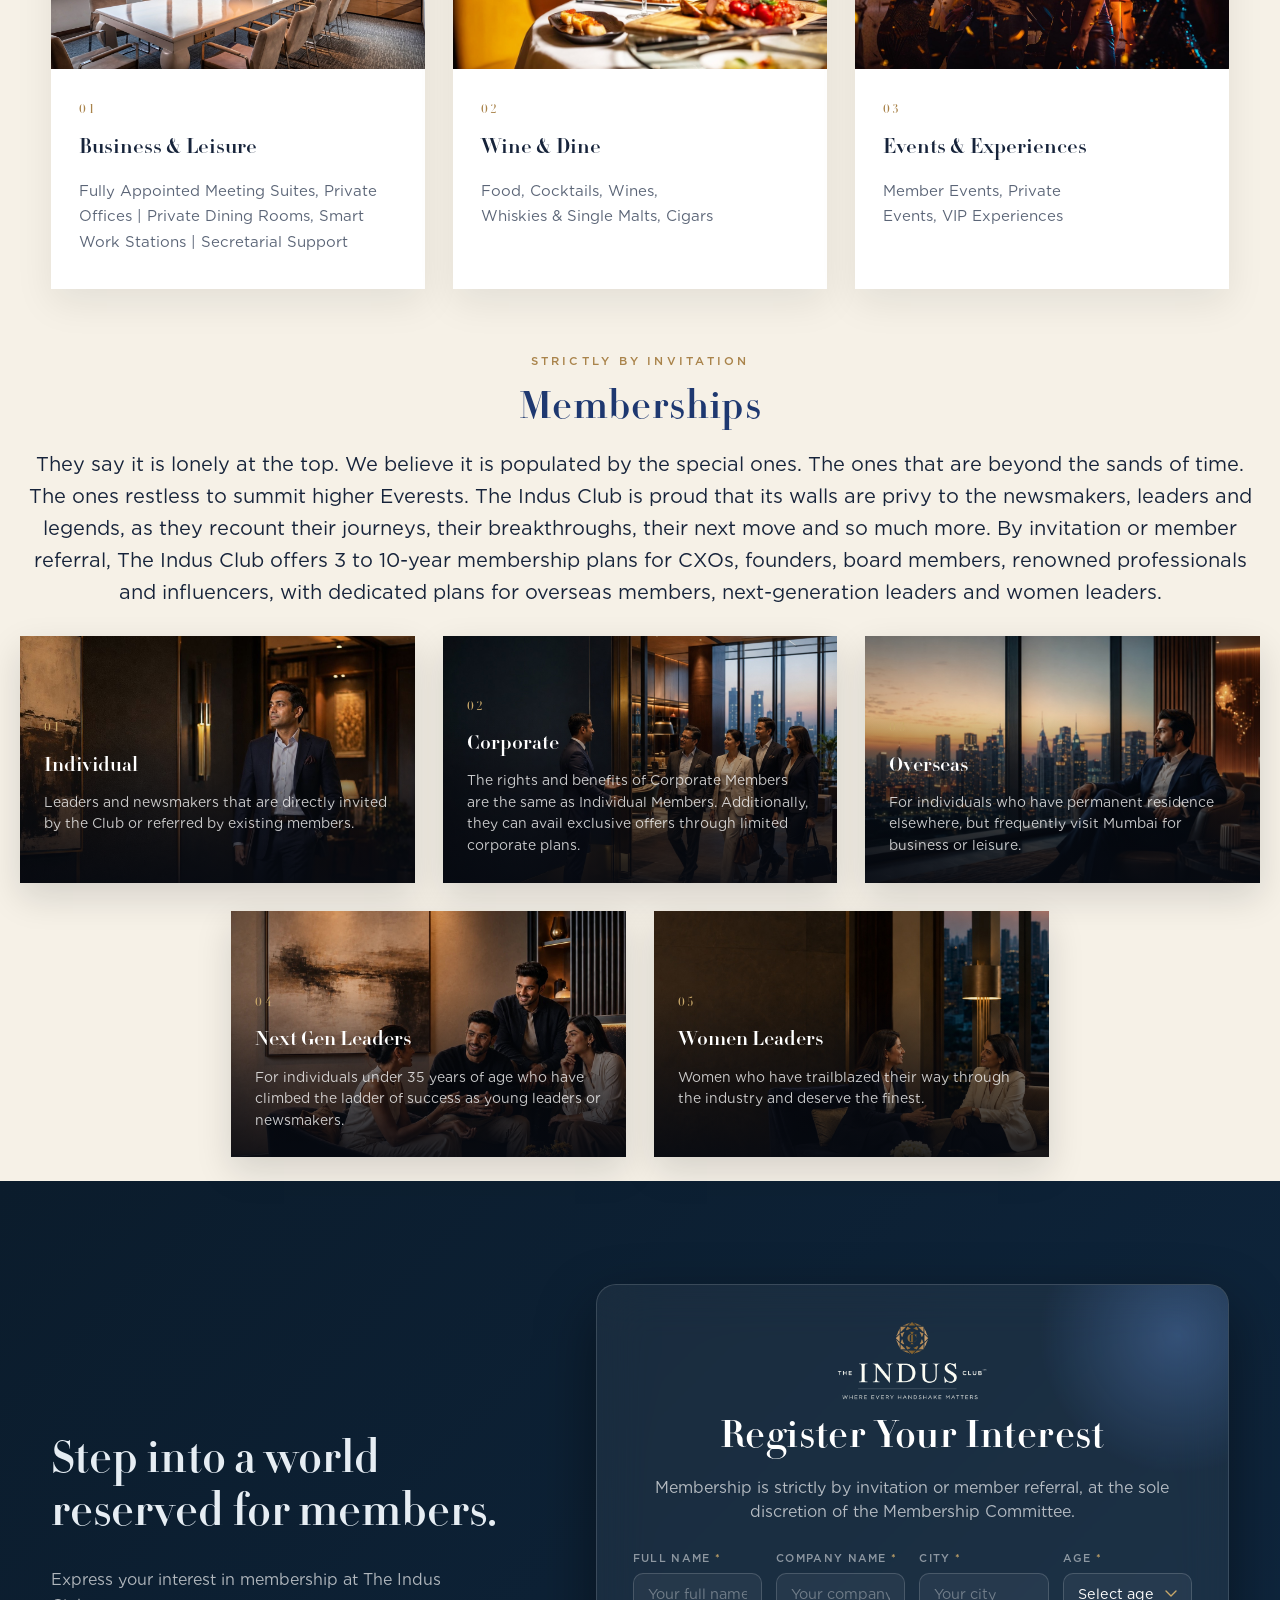
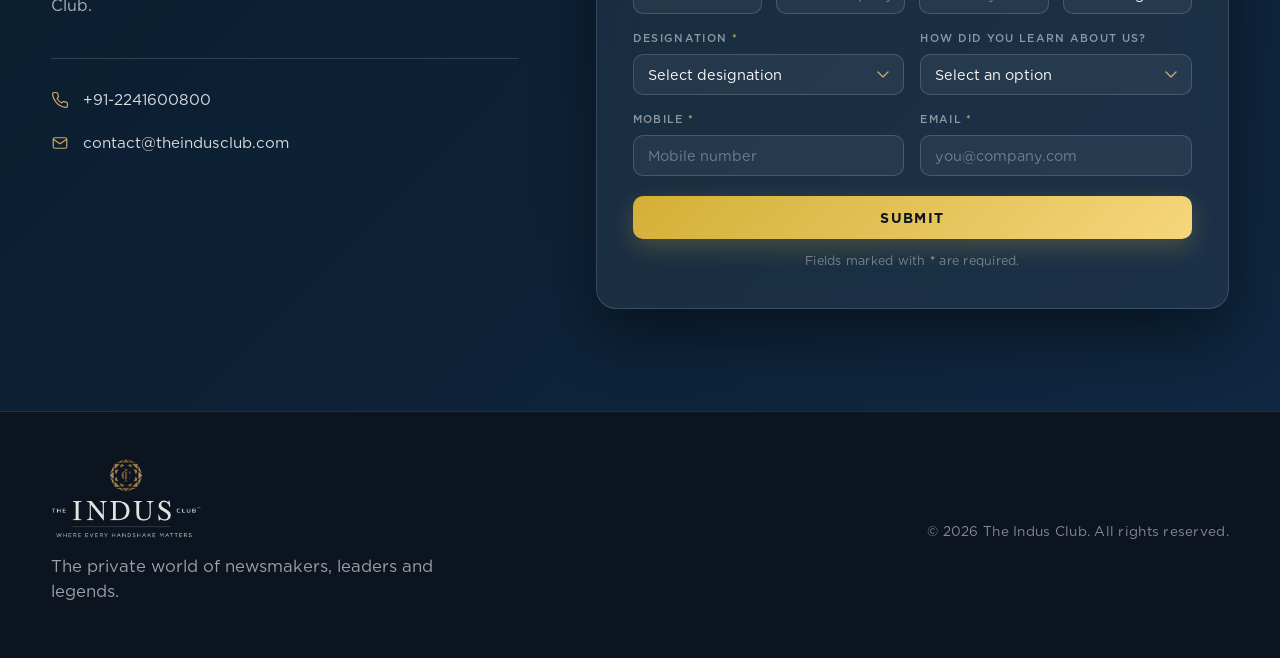
==== commit a23e8845: "Swap statement banners and add captions as real text banner-3.jpg and banner-5.jpg previously had th" ====
--- a/index.html
+++ b/index.html
@@ -54,6 +54,10 @@
       <img src="images/banner-3.jpg" alt="Members in conversation at The Indus Club" class="banner-img" loading="lazy">
     </div>
     <div class="banner-scrim"></div>
+    <div class="statement-content">
+      <p class="statement-title">It&rsquo;s lonely at the top.</p>
+      <p class="statement-sub">Except at The Indus club.</p>
+    </div>
   </section>
 
   <!-- ============ 4. GALLERY — grid section (#NowhereElse) ============ -->
@@ -83,6 +87,10 @@
       <img src="images/banner-5.jpg" alt="Members celebrating a toast at The Indus Club" class="banner-img" loading="lazy">
     </div>
     <div class="banner-scrim"></div>
+    <div class="statement-content">
+      <p class="statement-title">Partnerships. Acquisitions. Mergers.</p>
+      <p class="statement-sub">Just another day at The Indus Club.</p>
+    </div>
   </section>
 
   <!-- ============ 6. LOCATIONS — grid section ============ -->
--- a/css/style.css
+++ b/css/style.css
@@ -114,6 +114,37 @@
   position:absolute; inset:0;
   background:linear-gradient(180deg, rgba(6,10,18,.02) 0%, rgba(6,10,18,0) 35%, rgba(6,10,18,.12) 100%);
 }
+.statement-section{ justify-content:flex-start; }
+.statement-section .banner-scrim{
+  background:linear-gradient(180deg, rgba(6,10,18,0) 45%, rgba(6,10,18,.7) 100%);
+}
+.statement-content{
+  position:relative;
+  z-index:2;
+  width:100%;
+  padding:0 clamp(20px,4vw,56px) clamp(40px,6vw,72px);
+  text-align:center;
+}
+.statement-title{
+  margin:0;
+  font-family:var(--serif);
+  font-weight:700;
+  color:#fff;
+  font-size:clamp(1.3rem, 3vw, 2.1rem);
+  line-height:1.3;
+  letter-spacing:.02em;
+  text-transform:uppercase;
+  text-shadow:0 2px 18px rgba(0,0,0,.45);
+}
+.statement-sub{
+  margin:8px 0 0;
+  font-family:var(--serif);
+  font-style:italic;
+  font-weight:500;
+  color:#fff;
+  font-size:clamp(1.05rem, 1.8vw, 1.35rem);
+  text-shadow:0 2px 18px rgba(0,0,0,.45);
+}
 .hero-section .banner-scrim{
   background:linear-gradient(180deg, rgba(6,10,18,.5) 0%, rgba(6,10,18,.04) 24%, rgba(6,10,18,0) 55%, rgba(6,10,18,.62) 100%);
 }
@@ -132,12 +163,14 @@
 .hero-logo{
   width:min(200px, 46%);
   height:auto;
+  display:none; /* desktop banner has the logo baked into the photo */
 }
 .hero-bottom{
   display:flex;
   flex-direction:column;
   align-items:center;
   gap:32px;
+  margin-top:auto;
 }
 .hero-title{
   margin:0;
@@ -512,7 +545,7 @@
   .banner-section.hero-section{ aspect-ratio:1080/1920; max-height:none; }
   .banner-img{ object-fit:cover; }
   .hero-content{ padding:36px 20px 44px; }
-  .hero-logo{ width:56%; }
+  .hero-logo{ display:block; width:56%; }
   .hero-bottom{ gap:22px; }
   .hero-title{ font-size:1.1rem; }
   .tile-grid.locations-grid{ grid-template-columns:repeat(2, 1fr); gap:10px; }
